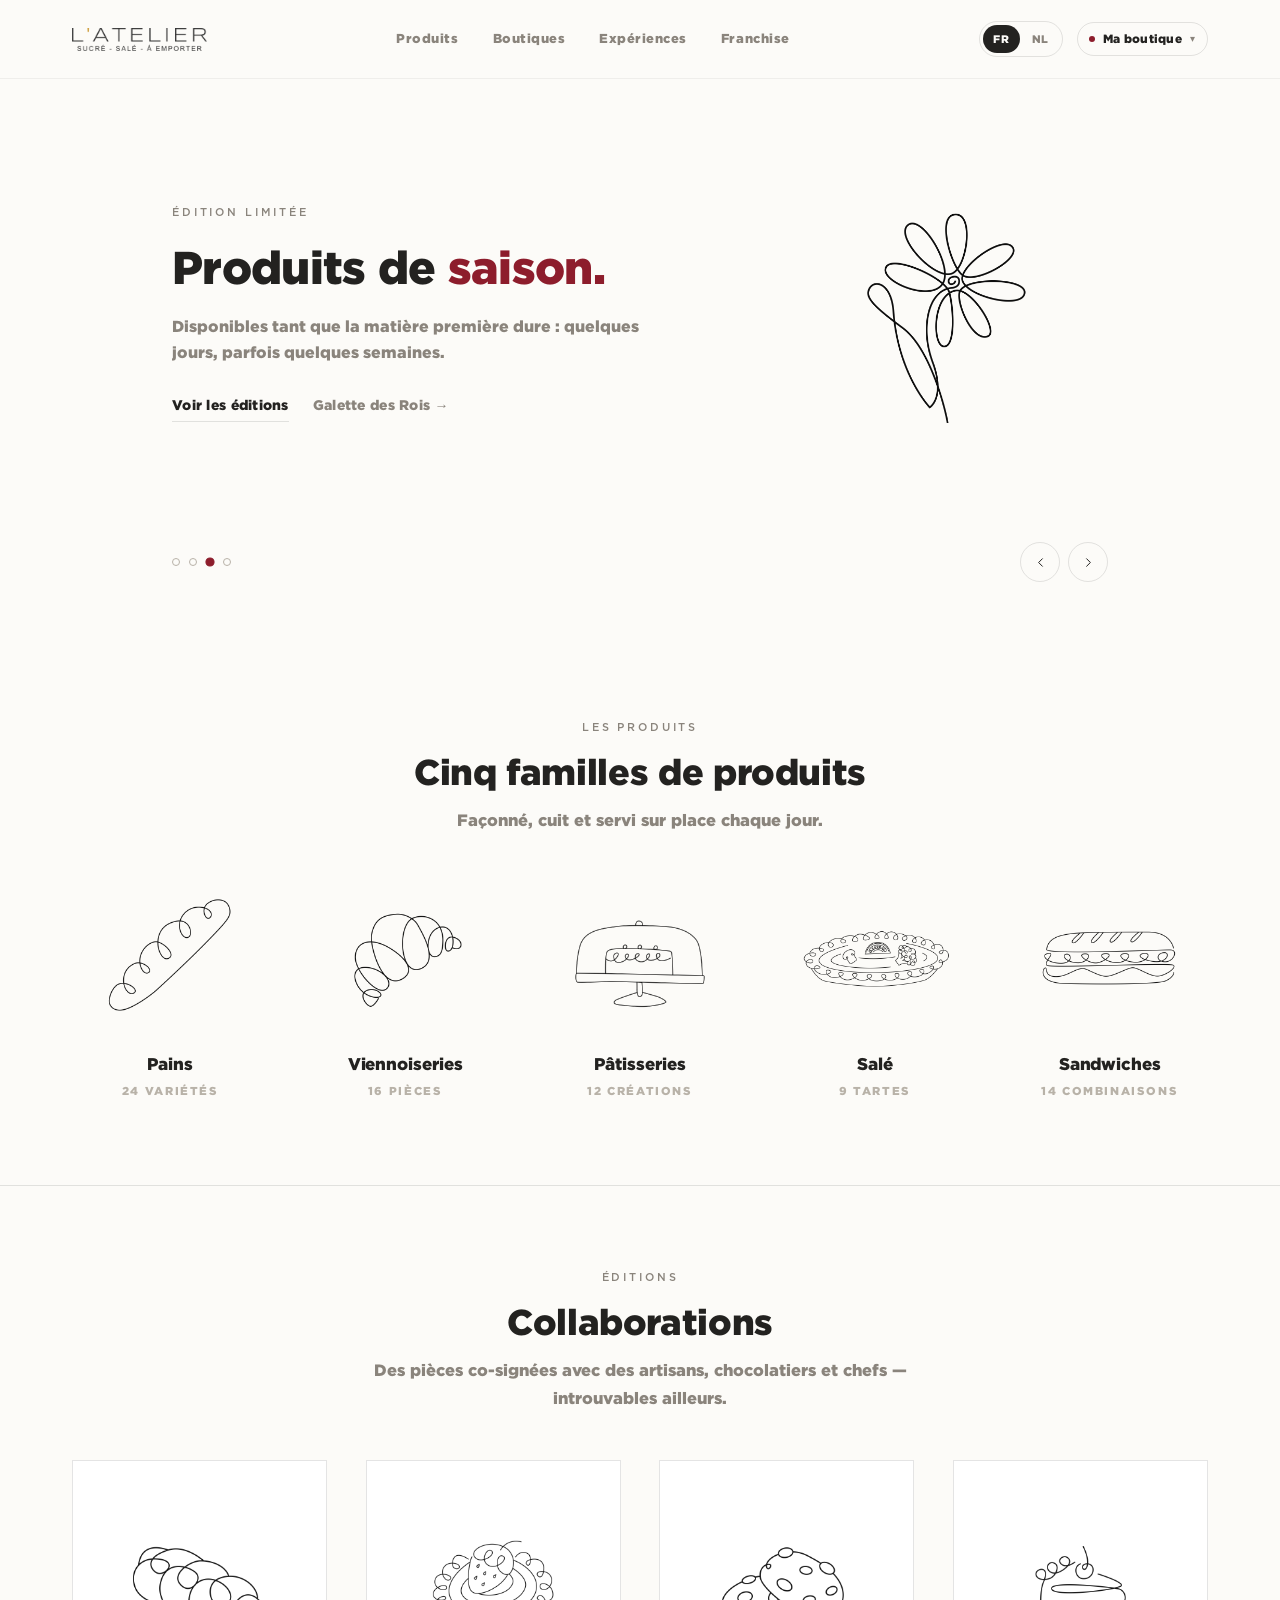
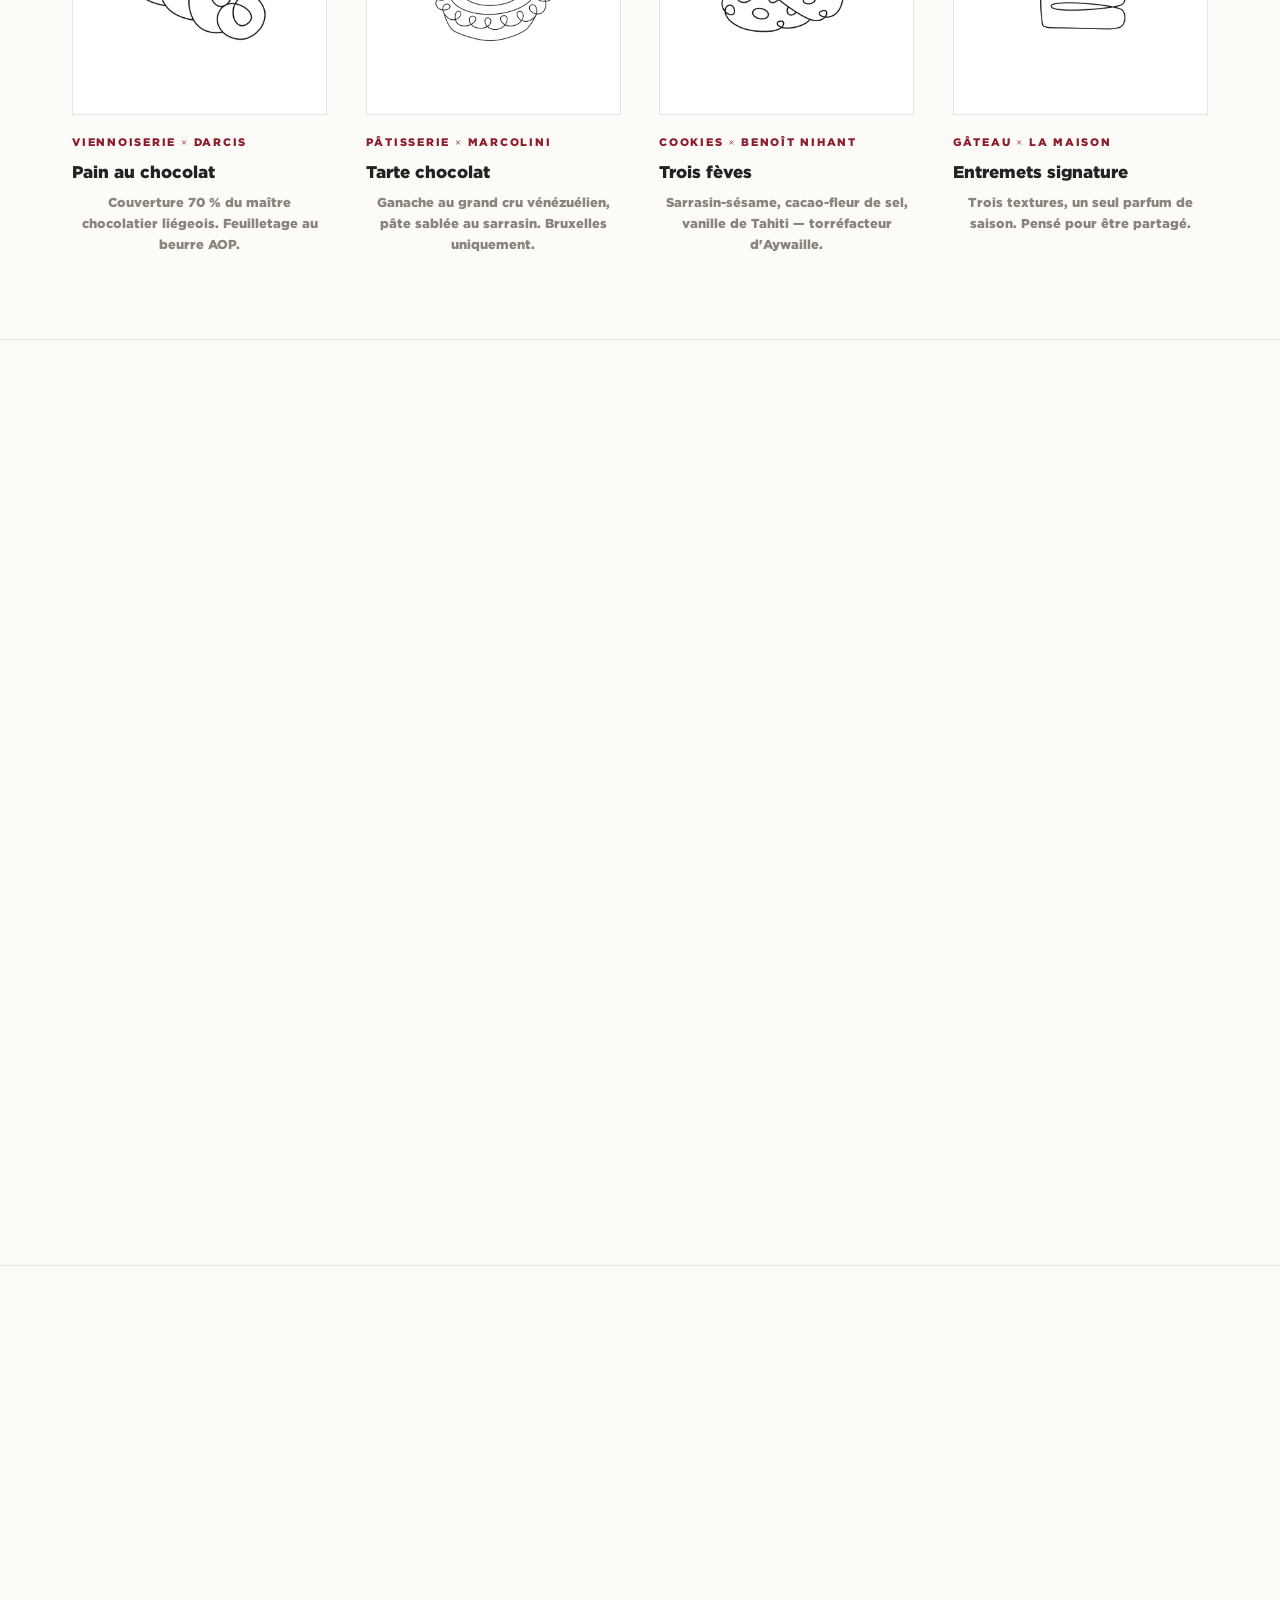
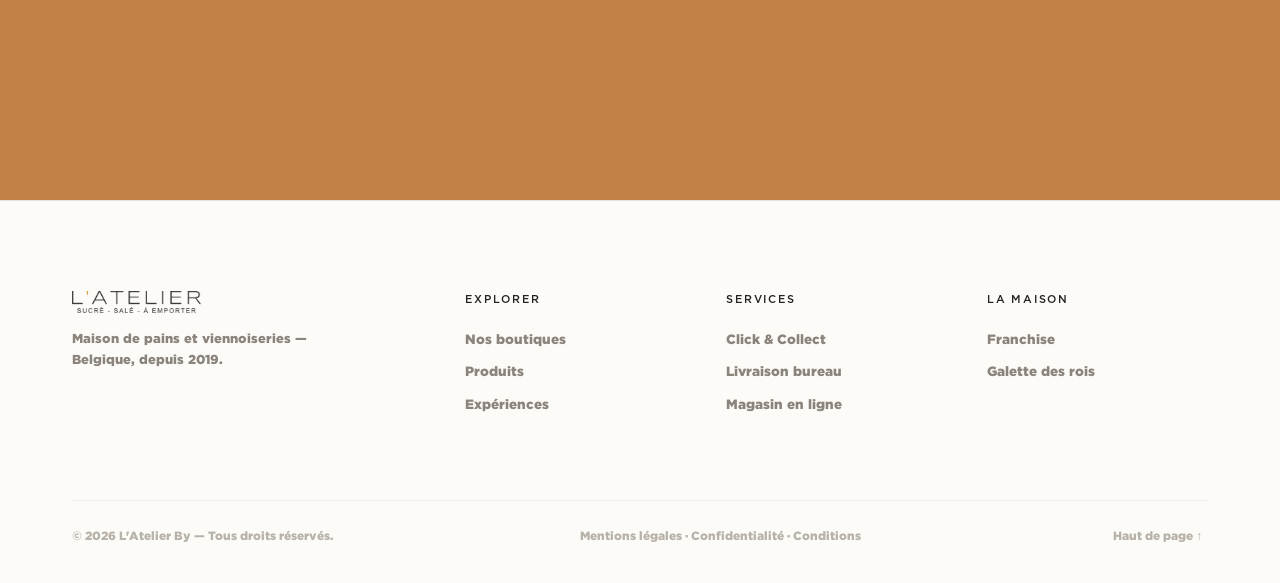
==== index.html @ 413f3269 "Services section: 2 stacked themed tiles (office apricot, B2B copper) - keep only "Livraison au bure" ====
<!doctype html>
<!-- @dsCard group="Brand" name="Accueil (index)" subtitle="Minimaliste, aérée — illustrations en vedette, type modeste" viewport="1280x1000" -->
<html lang="fr">
<head>
<meta charset="utf-8">
<title>L'Atelier By — Maison de pains & viennoiseries</title>
<meta name="viewport" content="width=device-width, initial-scale=1">
<meta name="description" content="L'Atelier By — Maison de pains et viennoiseries artisanales en Belgique. Fait main, chaque matin.">
<!-- JS-string-referenced shop illustrations (built into innerHTML) — lifted for the standalone bundler -->
<meta name="ext-resource-dependency" content="img/products/bread-1.png" data-resource-id="img/products/bread-1.png" />
<meta name="ext-resource-dependency" content="img/products/cake.png" data-resource-id="img/products/cake.png" />
<meta name="ext-resource-dependency" content="img/products/roll.png" data-resource-id="img/products/roll.png" />
<meta name="ext-resource-dependency" content="img/products/cookies.png" data-resource-id="img/products/cookies.png" />
<meta name="ext-resource-dependency" content="img/products/croissant.png" data-resource-id="img/products/croissant.png" />
<meta name="ext-resource-dependency" content="img/products/savoury-tart.png" data-resource-id="img/products/savoury-tart.png" />
<meta name="ext-resource-dependency" content="img/products/sweet-tart-small.png" data-resource-id="img/products/sweet-tart-small.png" />
<meta name="ext-resource-dependency" content="img/products/sandwiches.png" data-resource-id="img/products/sandwiches.png" />
<link rel="stylesheet" href="global.css">
<script>document.documentElement.classList.add('js');</script>
<style>
/* ==========================================================================
   indexV5 — MINIMAL / GALLERY
   Quiet, airy, restrained type. The single-line illustrations are the heroes.
   Tokens & fonts from global.css. No oversized type, no colour blocks.
   ========================================================================== */
:root {
  --paper:  #FCFBF8;
  --ink:    #232220;
  --muted:  #8A847C;
  --faint:  #B8B2A8;
  --hair:   rgba(35,34,32,0.12);
  --hair-2: rgba(35,34,32,0.06);
  --accent: var(--color-primary);   /* ruby — used VERY sparingly */
  --font-accent: var(--font-ui);     /* pas de police cursive — emphase par la couleur uniquement */
  --maxw:   1080px;
  --wide:   1280px;
  --gutter: clamp(24px, 6vw, 72px);
  --ease:   cubic-bezier(0.4, 0, 0.2, 1);
}
* { box-sizing: border-box; }
html { scroll-behavior: smooth; }
@media (prefers-reduced-motion: reduce) { html { scroll-behavior: auto; } }
html, body { background: var(--paper); }
body {
  margin: 0; color: var(--ink);
  font-family: var(--font-ui);
  font-size: 16px; line-height: 1.65; font-weight: 400;
  -webkit-font-smoothing: antialiased; text-rendering: optimizeLegibility;
}
section { padding: 0; }
a { color: inherit; text-decoration: none; }
img { display: block; max-width: 100%; }
::selection { background: var(--accent); color: #fff; }

.wrap { max-width: var(--maxw); margin: 0 auto; padding-inline: var(--gutter); }
.wrap--wide { max-width: var(--wide); }

/* ---- shared type ---- */
.eyebrow {
  font-family: var(--font-ui); font-size: 11px; font-weight: 500;
  letter-spacing: 0.26em; text-transform: uppercase; color: var(--muted); margin: 0;
}
.title {
  font-family: var(--font-ui); font-weight: 400; letter-spacing: -0.01em;
  line-height: 1.14; margin: 0;
  font-size: clamp(25px, 3vw, 36px);
}
.title .script { font-family: var(--font-accent); color: var(--accent); }
.lede { font-size: 16.5px; line-height: 1.7; color: var(--muted); margin: 0; }

.hr { height: 1px; background: var(--hair); border: 0; margin: 0; }

/* gentle reveal */
html.js .rev { opacity: 0; transform: translateY(14px); transition: opacity 1s var(--ease), transform 1s var(--ease); }
html.js .rev.is-in { opacity: 1; transform: none; }
html.js .revs > * { opacity: 0; transform: translateY(14px); transition: opacity .9s var(--ease), transform .9s var(--ease); }
html.js .revs.is-in > * { opacity: 1; transform: none; }
html.js .revs.is-in > *:nth-child(2) { transition-delay: .07s; }
html.js .revs.is-in > *:nth-child(3) { transition-delay: .14s; }
html.js .revs.is-in > *:nth-child(4) { transition-delay: .21s; }
html.js .revs.is-in > *:nth-child(5) { transition-delay: .28s; }
@media (prefers-reduced-motion: reduce) { html.js .rev, html.js .revs > * { opacity: 1 !important; transform: none !important; } }

/* ==========================================================================
   HEADER
   ========================================================================== */
.head {
  position: sticky; top: 0; z-index: 50;
  background: color-mix(in srgb, var(--paper) 90%, transparent);
  backdrop-filter: blur(10px);
  border-bottom: 1px solid var(--hair-2);
}
.head__in { display: flex; align-items: center; justify-content: space-between; gap: 24px; height: 78px; }
.head__logo { height: 23px; width: auto; }
.head__nav { display: flex; align-items: center; gap: 34px; }
.head__nav a { font-size: 13px; letter-spacing: 0.04em; color: var(--muted); position: relative; padding: 4px 0; transition: color .25s var(--ease); }
.head__nav a:hover { color: var(--ink); }
.head__nav a.is-active { color: var(--accent); }
.head__nav a[href="#franchise"].is-active { color: var(--fr-active, var(--accent)); }
.nav-special { display: inline-flex; align-items: center; gap: 5px; font-size: 13px !important; font-weight: 500; white-space: nowrap; }
.nav-special .nav-special__icon { display: inline-flex; align-items: center; width: 16px; height: 16px; }
.nav-special .nav-special__icon svg { width: 16px; height: 16px; fill: none; stroke: currentColor; stroke-width: 2; stroke-linecap: round; stroke-linejoin: round; }
.head__order { font-size: 13px; letter-spacing: 0.04em; display: inline-flex; align-items: center; gap: 7px; color: var(--ink); transition: gap .25s var(--ease), color .25s var(--ease); }
.head__order:hover { color: var(--accent); gap: 11px; }
.head__order { background: none; border: none; font: inherit; cursor: pointer; }
.head__cta { display: flex; align-items: center; gap: 14px; }
.head__chip { display: inline-flex; align-items: center; gap: 8px; background: none; border: 1px solid var(--hair); border-radius: var(--radius-pill); padding: 6px 12px 6px 11px; font: inherit; font-size: 12px; letter-spacing: 0.02em; color: var(--ink); cursor: pointer; transition: border-color .25s var(--ease); }
.head__chip:hover { border-color: var(--ink); }
.head__chip .dot { width: 6px; height: 6px; border-radius: 50%; background: var(--accent); flex: 0 0 auto; }
.head__chip .car { color: var(--muted); font-size: 10px; }
@media (max-width: 520px) { .head__chip { padding: 6px 10px; font-size: 11px; } }
.head__lang { display: inline-flex; gap: 2px; border: 1px solid var(--hair); border-radius: var(--radius-pill); padding: 3px; }
.head__lang button { border: none; background: none; font: inherit; font-size: 11px; letter-spacing: 0.06em; color: var(--muted); padding: 5px 10px; border-radius: var(--radius-pill); cursor: pointer; transition: color .2s var(--ease), background .2s var(--ease); }
.head__lang button:hover { color: var(--ink); }
.head__lang button.is-active { background: var(--ink); color: var(--paper); }
@media (max-width: 760px) { .head__nav { display: none; } }

/* ==========================================================================
   HERO
   ========================================================================== */
.hero { position: relative; padding: clamp(32px, 5vh, 56px) 0 clamp(40px, 6vh, 64px); }
.hero__viewport { overflow: hidden; }
.hero__track { display: flex; transition: transform .6s var(--ease); }
.hslide { flex: 0 0 100%; min-width: 0; }
.hslide__in {
  display: grid; grid-template-columns: 1fr 0.6fr; gap: clamp(28px, 5vw, 72px);
  align-items: center; min-height: clamp(280px, 42vh, 380px);
}
.hslide .eyebrow { margin-bottom: 20px; }
.hero__title {
  font-family: var(--font-ui); font-weight: 400; letter-spacing: -0.015em;
  line-height: 1.1; margin: 0 0 20px; max-width: 14ch;
  font-size: clamp(30px, 3.8vw, 46px);   /* compact — never oversized */
}
.hero__title .script { font-family: var(--font-accent); color: var(--accent); font-weight: 400; }
.hero__lede { max-width: 42ch; margin: 0; font-size: 16px; line-height: 1.65; color: var(--muted); }
.hslide__art { justify-self: center; max-width: 260px; width: 100%; }
.hslide__art img { width: 100%; height: auto; opacity: 0.95; }
.hero__cta { display: inline-flex; align-items: center; gap: 24px; margin-top: 28px; flex-wrap: wrap; }
/* carousel controls */
.hero__nav { display: flex; align-items: center; gap: 16px; margin-top: clamp(26px, 4vw, 40px); }
.hero__dots { display: flex; gap: 9px; }
.hero__dot { width: 8px; height: 8px; border-radius: 50%; border: 1px solid var(--faint); background: transparent; padding: 0; cursor: pointer; transition: background .3s var(--ease), border-color .3s var(--ease), transform .3s var(--ease); }
.hero__dot.is-active { background: var(--accent); border-color: var(--accent); transform: scale(1.15); }
.hero__arrows { display: flex; gap: 8px; margin-left: auto; }
.hero__arrow { width: 40px; height: 40px; border-radius: 50%; border: 1px solid var(--hair); background: transparent; color: var(--ink); display: inline-flex; align-items: center; justify-content: center; cursor: pointer; transition: border-color .25s var(--ease), color .25s var(--ease); }
.hero__arrow svg { width: 15px; height: 15px; stroke: currentColor; stroke-width: 1.6; fill: none; stroke-linecap: round; stroke-linejoin: round; }
.hero__arrow:hover { border-color: var(--ink); color: var(--accent); }
@media (max-width: 760px) {
  .hslide__in { grid-template-columns: 1fr; text-align: center; gap: 22px; min-height: 0; }
  .hslide__art { order: -1; max-width: 190px; }
  .hero__title { margin-inline: auto; } .hero__lede { margin-inline: auto; }
  .hero__cta { justify-content: center; }
  .hero__arrows { display: none; }
  .hero__nav { justify-content: center; }
}
.lnk {
  font-size: 14px; letter-spacing: 0.02em; color: var(--ink);
  display: inline-flex; align-items: center; gap: 8px;
  border-bottom: 1px solid var(--hair); padding-bottom: 4px;
  transition: border-color .3s var(--ease), color .3s var(--ease), gap .3s var(--ease);
}
.lnk:hover { color: var(--accent); border-color: var(--accent); gap: 12px; }
.lnk--quiet { border-color: transparent; color: var(--muted); }
.lnk--quiet:hover { color: var(--accent); }
.hero__offer { display: block; margin-top: 26px; font-size: 12px; letter-spacing: 0.16em; text-transform: uppercase; color: var(--faint); }
.hero__offer b { color: var(--muted); font-weight: 500; }

/* ==========================================================================
   SECTION scaffold
   ========================================================================== */
.sec { padding: clamp(44px, 6.5vw, 84px) 0; }
.sec--tight { padding: clamp(36px, 5vw, 64px) 0; }
.sec__head { text-align: center; max-width: 50ch; margin: 0 auto clamp(28px, 4vw, 48px); }
.sec__head .eyebrow { margin-bottom: 14px; }
.sec__head .lede { margin-top: 14px; }

/* ==========================================================================
   PRODUITS — gallery grid of families
   ========================================================================== */
.fams { display: grid; grid-template-columns: repeat(5, 1fr); gap: clamp(16px, 3vw, 40px); }
.fam { text-align: center; color: inherit; display: flex; flex-direction: column; align-items: center; gap: 4px; }
.fam__art { height: clamp(96px, 12vw, 150px); display: flex; align-items: center; justify-content: center; margin-bottom: 14px; }
.fam__art img { max-height: 100%; max-width: 100%; width: auto; opacity: 0.92; transition: transform .5s var(--ease); }
.fam:hover .fam__art img { transform: translateY(-6px); }
.fam__name { font-family: var(--font-ui); font-weight: 400; font-size: 17px; letter-spacing: -0.005em; margin: 0; }
.fam__count { font-size: 11.5px; letter-spacing: 0.14em; text-transform: uppercase; color: var(--faint); }
@media (max-width: 760px) { .fams { grid-template-columns: repeat(2, 1fr); gap: 40px 24px; } }
@media (max-width: 420px) { .fams { grid-template-columns: 1fr; } }

/* ==========================================================================
   SAISON — calm captioned gallery
   ========================================================================== */
.gal { display: grid; grid-template-columns: repeat(4, 1fr); gap: clamp(20px, 3vw, 44px); }
.gitem { text-align: center; color: inherit; }
button.gitem { display: flex; flex-direction: column; width: 100%; background: none; border: 0; padding: 0; font: inherit; cursor: pointer; }
.gitem__art {
  aspect-ratio: 1; background: #fff; border: 1px solid var(--hair);
  display: flex; align-items: center; justify-content: center; padding: clamp(22px, 4vw, 44px);
  transition: border-color .35s var(--ease);
}
.gitem:hover .gitem__art { border-color: var(--accent); }
.gitem__art img { max-width: 100%; max-height: 100%; width: auto; opacity: 0.92; transition: transform .5s var(--ease); }
.gitem:hover .gitem__art img { transform: scale(1.05); }
.gitem__tag { display: block; font-size: 11px; letter-spacing: 0.16em; text-transform: uppercase; color: var(--accent); margin: 18px 0 7px; }
.gitem__name { font-family: var(--font-ui); font-weight: 400; font-size: 17px; margin: 0 0 7px; }
.gitem__desc { font-size: 13px; line-height: 1.6; color: var(--muted); margin: 0 auto; max-width: 28ch; }

/* collab modale */
.btn-min--solid { background: var(--ink); color: var(--paper); border-color: var(--ink); }
.btn-min--solid:hover { background: var(--accent); border-color: var(--accent); color: #fff; }
.collabmodal { position: fixed; inset: 0; z-index: 320; display: none; align-items: center; justify-content: center; padding: clamp(0px, 4vw, 40px); }
.collabmodal.is-open { display: flex; }
.collabmodal__backdrop { position: absolute; inset: 0; background: rgba(27,26,24,0.5); backdrop-filter: blur(3px); opacity: 0; transition: opacity .3s var(--ease); }
.collabmodal.is-open .collabmodal__backdrop { opacity: 1; }
.collabmodal__panel { position: relative; background: var(--paper); width: 100%; max-width: 460px; max-height: 92vh; overflow-y: auto; border-radius: var(--radius-lg); box-shadow: 0 40px 90px -30px rgba(0,0,0,.5); transform: translateY(16px) scale(.98); opacity: 0; transition: transform .35s var(--ease), opacity .35s var(--ease); scrollbar-width: none; }
.collabmodal__panel::-webkit-scrollbar { display: none; }
.collabmodal.is-open .collabmodal__panel { transform: none; opacity: 1; }
.collabmodal__close { position: absolute; top: 14px; right: 14px; z-index: 2; width: 38px; height: 38px; border-radius: 50%; border: none; background: rgba(255,255,255,.92); color: var(--ink); display: inline-flex; align-items: center; justify-content: center; cursor: pointer; box-shadow: 0 2px 10px rgba(0,0,0,.16); transition: background .2s var(--ease), color .2s var(--ease); }
.collabmodal__close:hover { background: var(--accent); color: #fff; }
.collabmodal__close svg { width: 16px; height: 16px; stroke: currentColor; stroke-width: 1.8; fill: none; stroke-linecap: round; }
.collabmodal__visual { aspect-ratio: 16/10; background: var(--color-bg); display: flex; align-items: center; justify-content: center; padding: 36px; border-bottom: 1px solid var(--hair); }
.collabmodal__visual img { max-height: 100%; max-width: 56%; width: auto; opacity: 0.95; }
.collabmodal__body { padding: clamp(24px, 4vw, 34px); }
.collabmodal__tag { font-size: 11px; letter-spacing: 0.16em; text-transform: uppercase; color: var(--accent); margin: 0 0 10px; }
.collabmodal__name { font-family: var(--font-ui); font-weight: 400; font-size: clamp(22px, 3vw, 28px); letter-spacing: -0.01em; margin: 0; }
.collabmodal__desc { font-size: 14.5px; line-height: 1.65; color: var(--muted); margin: 14px 0 26px; }

/* sélecteur de boutique → webshop */
.pickmodal { position: fixed; inset: 0; z-index: 340; display: none; align-items: center; justify-content: center; padding: clamp(0px, 4vw, 40px); }
.pickmodal.is-open { display: flex; }
.pickmodal__backdrop { position: absolute; inset: 0; background: rgba(27,26,24,0.5); backdrop-filter: blur(3px); opacity: 0; transition: opacity .3s var(--ease); }
.pickmodal.is-open .pickmodal__backdrop { opacity: 1; }
.pickmodal__panel { position: relative; background: var(--paper); width: 100%; max-width: 540px; max-height: 92vh; overflow-y: auto; border-radius: var(--radius-lg); box-shadow: 0 40px 90px -30px rgba(0,0,0,.5); padding: clamp(28px, 4vw, 42px); transform: translateY(16px) scale(.98); opacity: 0; transition: transform .35s var(--ease), opacity .35s var(--ease); scrollbar-width: none; }
.pickmodal__panel::-webkit-scrollbar { display: none; }
.pickmodal.is-open .pickmodal__panel { transform: none; opacity: 1; }
.pickmodal__close { position: absolute; top: 12px; right: 12px; width: 36px; height: 36px; border: none; background: transparent; color: var(--muted); font-size: 22px; line-height: 1; cursor: pointer; transition: color .2s var(--ease); }
.pickmodal__close:hover { color: var(--accent); }
.pickmodal .eyebrow { margin-bottom: 12px; }
.pickmodal__title { font-family: var(--font-ui); font-weight: 400; font-size: clamp(22px, 3vw, 28px); letter-spacing: -0.01em; margin: 0 0 12px; }
.pickmodal__lede { font-size: 14px; line-height: 1.6; color: var(--muted); margin: 0 0 22px; max-width: 46ch; }
.pickmodal__geo { display: inline-flex; align-items: center; gap: 9px; background: none; border: 1px solid var(--hair); border-radius: var(--radius-pill); padding: 10px 18px; font: inherit; font-size: 13px; color: var(--ink); cursor: pointer; transition: border-color .25s var(--ease), color .25s var(--ease); }
.pickmodal__geo:hover { border-color: var(--ink); color: var(--accent); }
.pickmodal__geo svg { width: 16px; height: 16px; stroke: currentColor; stroke-width: 1.5; fill: none; stroke-linecap: round; stroke-linejoin: round; }
.pickmodal__geo-status { font-size: 12.5px; line-height: 1.5; color: var(--muted); margin: 12px 0 0; }
.picklist { display: grid; grid-template-columns: 1fr 1fr; gap: 12px; margin-top: 22px; }
@media (max-width: 520px) { .picklist { grid-template-columns: 1fr; } }
.pickcard { position: relative; display: flex; flex-direction: column; gap: 3px; text-align: left; background: #fff; border: 1px solid var(--hair); border-radius: var(--radius-md); padding: 16px 18px; color: inherit; transition: border-color .25s var(--ease), box-shadow .25s var(--ease), transform .25s var(--ease); }
.pickcard:hover { border-color: var(--faint); box-shadow: 0 16px 34px -26px rgba(35,34,32,.4); transform: translateY(-2px); }
.pickcard__name { font-family: var(--font-ui); font-weight: 400; font-size: 17px; letter-spacing: -0.005em; }
.pickcard__zone { font-size: 12px; color: var(--muted); }
.pickcard__go { margin-top: 9px; font-size: 12px; letter-spacing: 0.03em; color: var(--accent); display: inline-flex; align-items: center; gap: 6px; transition: gap .25s var(--ease); }
.pickcard:hover .pickcard__go { gap: 10px; }
.pickcard.is-current { border-color: var(--accent); }
.pickcard.is-nearest { border-color: var(--accent); box-shadow: 0 0 0 1px var(--accent) inset; }
.pickcard__flag { position: absolute; top: 13px; right: 14px; font-size: 9px; font-weight: 500; letter-spacing: 0.12em; text-transform: uppercase; color: var(--accent); }
@media (max-width: 860px) { .gal { grid-template-columns: repeat(2, 1fr); gap: 40px 28px; } }
@media (max-width: 460px) { .gal { grid-template-columns: 1fr; max-width: 280px; margin-inline: auto; } }

/* statement line */
.stmt { text-align: center; padding: clamp(80px, 13vw, 160px) 0; }
.stmt p {
  font-family: var(--font-ui); font-weight: 400; letter-spacing: -0.01em; line-height: 1.3;
  font-size: clamp(22px, 2.8vw, 34px); margin: 0 auto; max-width: 20ch; text-wrap: balance;
}
.stmt p em { font-style: normal; }
.stmt .script { font-family: var(--font-accent); color: var(--accent); }

/* ==========================================================================
   BOUTIQUES — quiet directory
   ========================================================================== */
/* ---- carousel of compact cards ---- */
.shoprail { position: relative; }
.shoprail__nav { display: flex; justify-content: space-between; align-items: center; gap: 12px; margin-bottom: 18px; flex-wrap: wrap; }
.shoprail__arrows { display: flex; gap: 10px; }
.shopfilter { display: inline-flex; gap: 4px; background: var(--color-background-secondary); padding: 3px; border-radius: var(--radius-pill); }
.shopfilter button { border: none; background: transparent; padding: 7px 15px; border-radius: var(--radius-pill); font: inherit; font-size: 12px; letter-spacing: 0.02em; color: var(--muted); cursor: pointer; transition: color .2s var(--ease), background .2s var(--ease), box-shadow .2s var(--ease); }
.shopfilter button.is-active { background: #fff; color: var(--ink); box-shadow: 0 1px 3px rgba(0,0,0,.08); }
.shoprail__btn { width: 44px; height: 44px; border-radius: 50%; border: 1px solid var(--hair); background: transparent; color: var(--ink); display: inline-flex; align-items: center; justify-content: center; cursor: pointer; transition: border-color .25s var(--ease), color .25s var(--ease), opacity .25s var(--ease); }
.shoprail__btn svg { width: 16px; height: 16px; stroke: currentColor; stroke-width: 1.6; fill: none; stroke-linecap: round; stroke-linejoin: round; }
.shoprail__btn:hover:not(:disabled) { border-color: var(--ink); color: var(--accent); }
.shoprail__btn:disabled { opacity: 0.3; cursor: default; }
@media (max-width: 720px) { .shoprail__arrows { display: none; } }
.shoprail__track { display: flex; gap: clamp(16px, 2vw, 24px); overflow-x: auto; scroll-snap-type: x mandatory; scroll-behavior: smooth; -webkit-overflow-scrolling: touch; scrollbar-width: none; padding: 4px 2px 16px; }
.shoprail__track::-webkit-scrollbar { display: none; }
.shopcard { flex: 0 0 clamp(248px, 30%, 304px); scroll-snap-align: start; background: var(--paper); border: 1px solid var(--hair); border-radius: var(--radius-md); overflow: hidden; cursor: pointer; text-align: left; font: inherit; color: inherit; padding: 0; display: flex; flex-direction: column; transition: border-color .3s var(--ease), box-shadow .3s var(--ease), transform .3s var(--ease); }
.shopcard:hover { border-color: var(--faint); box-shadow: 0 20px 44px -30px rgba(35,34,32,.4); transform: translateY(-3px); }
.shopcard__visual { position: relative; aspect-ratio: 5/3; background: var(--color-bg); display: flex; align-items: center; justify-content: center; padding: 20px; overflow: hidden; }
.shopcard__visual img { max-height: 100%; max-width: 70%; width: auto; opacity: 0.9; transition: transform .5s var(--ease); }
.shopcard:hover .shopcard__visual img { transform: scale(1.06) rotate(-2deg); }
.shopcard__badges { position: absolute; top: 12px; left: 12px; display: flex; gap: 6px; flex-wrap: wrap; }
.shopcard__body { padding: 18px 20px 20px; display: flex; flex-direction: column; gap: 6px; flex: 1; }
.shopcard__cp { font-size: 11px; letter-spacing: 0.16em; text-transform: uppercase; color: var(--muted); }
.shopcard__name { font-family: var(--font-ui); font-weight: 400; font-size: 19px; letter-spacing: -0.01em; margin: 0; }
.shopcard__more { margin-top: auto; padding-top: 12px; font-size: 12px; letter-spacing: 0.04em; color: var(--accent); display: inline-flex; align-items: center; gap: 7px; transition: gap .3s var(--ease); }
.shopcard:hover .shopcard__more { gap: 11px; }

/* badges (cards + modal) — fine, minimal: white chip + colored dot + label */
.badge { font-size: 9px; font-weight: 500; letter-spacing: 0.13em; text-transform: uppercase; border-radius: var(--radius-pill); padding: 4px 9px; line-height: 1; display: inline-flex; align-items: center; gap: 6px; background: rgba(255,255,255,0.82); backdrop-filter: blur(2px); }
.badge::before { content: ""; width: 5px; height: 5px; border-radius: 50%; background: currentColor; flex: 0 0 auto; }
.badge--shop { color: var(--accent); }
.badge--popup { color: var(--color-popup); }
.badge--open { color: #2f7d4a; }
.badge--season { color: var(--color-collection-border); }

/* ---- modal ---- */
.modal { position: fixed; inset: 0; z-index: 300; display: none; align-items: center; justify-content: center; padding: clamp(0px, 4vw, 40px); }
.modal.is-open { display: flex; }
.modal__backdrop { position: absolute; inset: 0; background: rgba(27,26,24,0.5); backdrop-filter: blur(3px); opacity: 0; transition: opacity .3s var(--ease); }
.modal.is-open .modal__backdrop { opacity: 1; }
.modal__panel { position: relative; background: var(--paper); width: 100%; max-width: 540px; max-height: 92vh; overflow-y: auto; border-radius: var(--radius-lg); box-shadow: 0 40px 90px -30px rgba(0,0,0,.5); transform: translateY(16px) scale(.98); opacity: 0; transition: transform .35s var(--ease), opacity .35s var(--ease); -webkit-overflow-scrolling: touch; scrollbar-width: none; }
.modal__panel::-webkit-scrollbar { display: none; }
.modal.is-open .modal__panel { transform: none; opacity: 1; }
.modal__grip { display: none; }
.modal__close { position: absolute; top: 14px; right: 14px; z-index: 2; width: 38px; height: 38px; border-radius: 50%; border: none; background: rgba(255,255,255,.92); color: var(--ink); display: inline-flex; align-items: center; justify-content: center; cursor: pointer; box-shadow: 0 2px 10px rgba(0,0,0,.16); transition: background .2s var(--ease), color .2s var(--ease); }
.modal__close:hover { background: var(--accent); color: #fff; }
.modal__close svg { width: 16px; height: 16px; stroke: currentColor; stroke-width: 1.8; fill: none; stroke-linecap: round; }
.modal__visual { position: relative; aspect-ratio: 16/8; background: var(--color-bg); display: flex; align-items: center; justify-content: center; padding: 28px; border-bottom: 1px solid var(--hair); }
.modal__visual img { max-height: 100%; max-width: 50%; width: auto; opacity: 0.92; }
.modal__badges { position: absolute; top: 16px; left: 16px; display: flex; gap: 7px; flex-wrap: wrap; }
.modal__body { padding: clamp(24px, 4vw, 34px); }
.modal__city { font-size: 11px; letter-spacing: 0.18em; text-transform: uppercase; color: var(--muted); }
.modal__name { font-family: var(--font-ui); font-weight: 400; font-size: clamp(24px, 3vw, 30px); letter-spacing: -0.01em; margin: 8px 0 0; }
.modal__concept { font-size: 14.5px; line-height: 1.6; color: var(--muted); margin: 12px 0 0; }
.modal__label { font-size: 10px; font-weight: 500; letter-spacing: 0.16em; text-transform: uppercase; color: var(--muted); margin: 28px 0 12px; }
.modal__svcs { display: flex; flex-wrap: wrap; gap: 8px; }
.modal__svc { display: inline-flex; align-items: center; gap: 8px; border: 1px solid var(--hair); border-radius: var(--radius-pill); padding: 7px 13px 7px 9px; font-size: 12px; color: var(--ink); }
.modal__svc svg { width: 15px; height: 15px; stroke: var(--accent); stroke-width: 1.4; fill: none; stroke-linecap: round; stroke-linejoin: round; }
.modal__rows { display: flex; flex-direction: column; }
.modal__row { display: flex; align-items: flex-start; gap: 12px; padding: 9px 0; font-size: 14px; color: var(--ink); border-bottom: 1px solid var(--hair-2); }
.modal__row:last-child { border-bottom: none; }
.modal__row svg { width: 16px; height: 16px; stroke: var(--muted); stroke-width: 1.5; fill: none; stroke-linecap: round; stroke-linejoin: round; flex: 0 0 auto; margin-top: 3px; }
.modal__row a { color: var(--ink); transition: color .2s var(--ease); }
.modal__row a:hover { color: var(--accent); }
.modal__hours { display: grid; grid-template-columns: 1fr auto; gap: 0; }
.modal__hrow { display: contents; }
.modal__hrow > span { padding: 7px 0; font-size: 13.5px; border-bottom: 1px solid var(--hair-2); }
.modal__hrow > span:first-child { color: var(--muted); }
.modal__hrow > span:last-child { text-align: right; color: var(--ink); }
.modal__hrow em { font-style: normal; color: var(--accent); }
@media (max-width: 600px) {
  .modal { padding: 0; align-items: flex-end; }
  .modal__panel { max-width: none; max-height: 90vh; margin: 10px; border-radius: var(--radius-lg); }
  .modal__grip { display: block; position: absolute; top: 9px; left: 50%; transform: translateX(-50%); z-index: 2; width: 42px; height: 4px; border-radius: var(--radius-pill); background: rgba(255,255,255,.85); box-shadow: 0 0 0 1px rgba(0,0,0,.04); }
}

/* ==========================================================================
   EXPÉRIENCES — minimal list
   ========================================================================== */
.xp { display: grid; grid-template-columns: repeat(2, 1fr); column-gap: clamp(40px, 6vw, 90px); border-top: 1px solid var(--hair); }
.xpi { display: grid; grid-template-columns: auto 1fr; gap: 18px; align-items: start; padding: clamp(22px, 3vw, 30px) 2px; border-bottom: 1px solid var(--hair); }
.xpi__ic { width: 40px; height: 40px; border-radius: 50%; border: 1px solid var(--hair); display: inline-flex; align-items: center; justify-content: center; color: var(--accent); flex: 0 0 auto; transition: background .3s var(--ease), color .3s var(--ease), border-color .3s var(--ease); }
.xpi__ic svg { width: 18px; height: 18px; stroke: currentColor; stroke-width: 1.4; fill: none; stroke-linecap: round; stroke-linejoin: round; }
.xpi:hover .xpi__ic { background: var(--accent); color: #fff; border-color: var(--accent); }
.xpi__name { font-family: var(--font-ui); font-weight: 400; font-size: 17px; margin: 4px 0 6px; }
.xpi__desc { font-size: 13.5px; line-height: 1.6; color: var(--muted); margin: 0; }
@media (max-width: 720px) { .xp { grid-template-columns: 1fr; } }
/* Services en 2 tuiles empilées (thèmes couleur) */
.xstack { display: flex; flex-direction: column; gap: 16px; margin-top: clamp(32px, 5vw, 48px); }
.xtile { display: flex; align-items: center; gap: 22px; padding: clamp(24px, 3.5vw, 34px) clamp(22px, 3vw, 34px); border-radius: 18px; border: 1px solid var(--hair); background: var(--paper); color: var(--ink); transition: transform .3s var(--ease), box-shadow .3s var(--ease), border-color .3s var(--ease); }
.xtile:hover { transform: translateY(-3px); box-shadow: 0 22px 48px -24px rgba(0,0,0,.3); }
.xtile__ic { width: 56px; height: 56px; flex: 0 0 auto; border-radius: 50%; display: inline-flex; align-items: center; justify-content: center; transition: background .3s var(--ease), color .3s var(--ease); }
.xtile__ic svg { width: 26px; height: 26px; stroke: currentColor; stroke-width: 1.5; fill: none; stroke-linecap: round; stroke-linejoin: round; }
.xtile__body { flex: 1 1 auto; min-width: 0; }
.xtile__name { font-family: var(--font-ui); font-weight: 400; font-size: clamp(19px, 2.3vw, 24px); letter-spacing: -0.01em; margin: 0 0 5px; }
.xtile__desc { font-size: 14.5px; line-height: 1.6; color: var(--muted); margin: 0; }
.xtile__arrow { flex: 0 0 auto; font-size: 22px; line-height: 1; transition: transform .3s var(--ease); }
.xtile:hover .xtile__arrow { transform: translateX(5px); }
.xtile--apricot { border-color: color-mix(in srgb, #C28247 45%, var(--hair)); background: color-mix(in srgb, #C28247 6%, var(--paper)); }
.xtile--apricot .xtile__ic { background: color-mix(in srgb, #C28247 16%, transparent); color: #B06E32; }
.xtile--apricot .xtile__name, .xtile--apricot .xtile__arrow { color: #9C5E28; }
.xtile--apricot:hover .xtile__ic { background: #C28247; color: #fff; }
.xtile--copper { border-color: color-mix(in srgb, #7A4A2B 45%, var(--hair)); background: color-mix(in srgb, #7A4A2B 6%, var(--paper)); }
.xtile--copper .xtile__ic { background: color-mix(in srgb, #7A4A2B 16%, transparent); color: #7A4A2B; }
.xtile--copper .xtile__name, .xtile--copper .xtile__arrow { color: #5E3A22; }
.xtile--copper:hover .xtile__ic { background: #7A4A2B; color: #fff; }

/* ==========================================================================
   FRANCHISE / APP — quiet centered
   ========================================================================== */
.quiet { text-align: center; padding: clamp(44px, 6.5vw, 80px) 0; border-top: 1px solid var(--hair); }
.quiet .title { margin: 18px auto 0; max-width: 18ch; }
.quiet .lede { margin: 20px auto 0; max-width: 48ch; }
.quiet__cta { margin-top: 36px; display: flex; gap: 26px; flex-wrap: wrap; justify-content: center; }
/* discreet minimalist button */
.btn-min {
  display: inline-flex; align-items: center; gap: 9px;
  font-size: 13px; letter-spacing: 0.04em; color: var(--ink);
  background: transparent; border: 1px solid var(--hair); border-radius: var(--radius-pill);
  padding: 12px 24px; cursor: pointer;
  transition: border-color .3s var(--ease), color .3s var(--ease), gap .3s var(--ease);
}
.btn-min .ar { transition: transform .3s var(--ease); }
.btn-min:hover { border-color: var(--ink); color: var(--accent); }
.btn-min:hover .ar { transform: translateX(4px); }
.quiet__points { list-style: none; margin: 28px auto 0; padding: 0; display: flex; gap: 28px; flex-wrap: wrap; justify-content: center; font-size: 13px; color: var(--muted); }
.quiet__points li { display: inline-flex; align-items: center; gap: 9px; }
.quiet__points li::before { content: ""; width: 5px; height: 5px; border-radius: 50%; background: var(--accent); }

/* franchise — variante fond téinté (tweak de test) */
#franchise.is-ruby, #franchise.is-apricot { border-top-color: transparent; transition: background .35s var(--ease); }
#franchise.is-ruby { background: var(--accent); }
#franchise.is-apricot { background: #C28247; }
#franchise.is-ruby .eyebrow, #franchise.is-apricot .eyebrow { color: rgba(255,255,255,0.75); }
#franchise.is-ruby .title, #franchise.is-ruby .title .script,
#franchise.is-apricot .title, #franchise.is-apricot .title .script { color: #fff; }
#franchise.is-ruby .lede, #franchise.is-apricot .lede { color: rgba(255,255,255,0.86); }
#franchise.is-ruby .quiet__points, #franchise.is-apricot .quiet__points { color: rgba(255,255,255,0.9); }
#franchise.is-ruby .quiet__points li::before, #franchise.is-apricot .quiet__points li::before { background: #fff; }
#franchise.is-ruby .btn-min, #franchise.is-apricot .btn-min { border-color: rgba(255,255,255,0.42); color: #fff; }
#franchise.is-ruby .btn-min:hover, #franchise.is-apricot .btn-min:hover { border-color: #fff; color: #fff; background: rgba(255,255,255,0.12); }

.stores { display: inline-flex; gap: 14px; margin-top: 30px; flex-wrap: wrap; justify-content: center; }
.store { display: inline-flex; align-items: center; gap: 11px; border: 1px solid var(--hair); border-radius: var(--radius-md); padding: 10px 18px; color: var(--ink); transition: border-color .25s var(--ease); }
.store:hover { border-color: var(--ink); }
.store svg { width: 20px; height: 20px; fill: currentColor; }
.store span { display: flex; flex-direction: column; line-height: 1.1; font-size: 14px; }
.store small { font-size: 9px; letter-spacing: 0.08em; text-transform: uppercase; opacity: 0.65; }

/* app CTA + QR modale */
.app__cta { display: inline-flex; align-items: center; gap: 18px; margin-top: 30px; flex-wrap: wrap; justify-content: center; }
.app__hint { font-size: 12.5px; color: var(--muted); }
.qrmodal { position: fixed; inset: 0; z-index: 320; display: none; align-items: center; justify-content: center; padding: clamp(0px, 4vw, 40px); }
.qrmodal.is-open { display: flex; }
.qrmodal__backdrop { position: absolute; inset: 0; background: rgba(27,26,24,0.5); backdrop-filter: blur(3px); opacity: 0; transition: opacity .3s var(--ease); }
.qrmodal.is-open .qrmodal__backdrop { opacity: 1; }
.qrmodal__panel { position: relative; background: var(--paper); width: 100%; max-width: 380px; border-radius: var(--radius-lg); box-shadow: 0 40px 90px -30px rgba(0,0,0,.5); padding: clamp(28px, 5vw, 42px); text-align: center; transform: translateY(16px) scale(.98); opacity: 0; transition: transform .35s var(--ease), opacity .35s var(--ease); }
.qrmodal.is-open .qrmodal__panel { transform: none; opacity: 1; }
.qrmodal__close { position: absolute; top: 12px; right: 12px; width: 36px; height: 36px; border: none; background: transparent; color: var(--muted); font-size: 22px; line-height: 1; cursor: pointer; transition: color .2s var(--ease); }
.qrmodal__close:hover { color: var(--accent); }
.qrmodal .eyebrow { margin-bottom: 12px; }
.qrmodal__title { font-family: var(--font-ui); font-weight: 400; font-size: 22px; letter-spacing: -0.01em; margin: 0 0 24px; }
.qrmodal__qr { width: 220px; height: 220px; margin: 0 auto; padding: 14px; background: #fff; border: 1px solid var(--hair); border-radius: var(--radius-md); }
.qrmodal__qr img { width: 100%; height: 100%; display: block; }
.qrmodal__hint { font-size: 13px; line-height: 1.6; color: var(--muted); margin: 22px auto 0; max-width: 32ch; }

/* ==========================================================================
   FOOTER
   ========================================================================== */
.foot { border-top: 1px solid var(--hair); padding: clamp(56px, 8vw, 90px) 0 36px; }
.foot__top { display: grid; grid-template-columns: 1.6fr 1fr 1fr 1fr; gap: 40px; }
.foot__logo { height: 22px; width: auto; }
.foot__tag { font-size: 13px; line-height: 1.6; color: var(--muted); margin: 16px 0 0; max-width: 30ch; }
.foot__col h4 { font-size: 11px; font-weight: 500; letter-spacing: 0.16em; text-transform: uppercase; color: var(--ink); margin: 0 0 14px; }
.foot__col a { display: block; font-size: 13.5px; color: var(--muted); padding: 5px 0; transition: color .2s var(--ease); }
.foot__col a:hover { color: var(--accent); }
.foot__bottom { display: flex; justify-content: space-between; align-items: center; gap: 16px; margin-top: clamp(48px, 7vw, 80px); padding-top: 24px; border-top: 1px solid var(--hair-2); font-size: 12px; color: var(--faint); flex-wrap: wrap; }
.foot__bottom button { background: none; border: none; cursor: pointer; color: var(--faint); font: inherit; transition: color .2s var(--ease); }
.foot__bottom button:hover { color: var(--ink); }
.foot__legal a { color: var(--faint); transition: color .2s var(--ease); }
.foot__legal a:hover { color: var(--ink); }
/* Bannière app (mobile uniquement) */
.appbar { position: fixed; left: 12px; right: 12px; bottom: 12px; z-index: 200; display: none; align-items: center; gap: 12px; background: var(--ink); color: var(--paper); border-radius: 14px; padding: 10px 12px; box-shadow: 0 14px 34px -10px rgba(0,0,0,.45); }
.appbar__logo { width: 34px; height: 34px; border-radius: 8px; background: var(--paper); padding: 5px; flex: 0 0 auto; }
.appbar__txt { display: flex; flex-direction: column; line-height: 1.25; flex: 1 1 auto; min-width: 0; }
.appbar__txt strong { font-size: 13px; font-weight: 500; }
.appbar__txt span { font-size: 11.5px; color: rgba(255,255,255,.7); }
.appbar__cta { flex: 0 0 auto; background: var(--paper); color: var(--ink); font-size: 12.5px; font-weight: 500; padding: 8px 15px; border-radius: 99px; }
.appbar__close { flex: 0 0 auto; background: none; border: none; color: rgba(255,255,255,.6); font-size: 20px; line-height: 1; cursor: pointer; padding: 4px 6px; }
@media (max-width: 760px) { .appbar.is-on { display: flex; } }
@media (max-width: 720px) { .foot__top { grid-template-columns: 1fr 1fr; gap: 32px; } .foot__brand { grid-column: 1 / -1; } }

section[id] { scroll-margin-top: 92px; }

/* ==========================================================================
   TWEAKS
   ========================================================================== */
.tweaks { position: fixed; right: 18px; bottom: 18px; z-index: 200; width: 244px; padding: 18px 20px 20px; background: #fff; border: 1px solid var(--hair); border-radius: var(--radius-lg); box-shadow: 0 24px 60px -28px rgba(35,34,32,.3); display: none; }
.tweaks.is-open { display: block; }
.tweaks h3 { font-family: var(--font-ui); font-weight: 500; font-size: 16px; margin: 0 0 4px; }
.tweaks p { font-size: 10px; letter-spacing: 0.12em; text-transform: uppercase; color: var(--faint); margin: 0 0 6px; }
.tweaks label { display: block; font-size: 10px; letter-spacing: 0.14em; text-transform: uppercase; color: var(--muted); margin: 16px 0 8px; }
.seg { display: flex; gap: 4px; background: var(--color-background-secondary); padding: 3px; border-radius: var(--radius-md); }
.seg button { flex: 1; border: none; background: transparent; padding: 8px 6px; border-radius: 6px; font-family: var(--font-ui); font-size: 12px; color: var(--muted); cursor: pointer; transition: all .2s ease; }
.seg button.is-active { background: #fff; color: var(--ink); box-shadow: 0 1px 3px rgba(0,0,0,.08); }
.swatch { display: inline-block; width: 11px; height: 11px; border-radius: 50%; margin-right: 5px; vertical-align: -1px; }

/* ===== SAISON CAROUSEL ===== */
.scar__viewport { overflow: hidden; }
.scar__track { display: flex; gap: clamp(20px,3vw,44px); transition: transform .45s cubic-bezier(.25,.46,.45,.94); }
.scar__track .gitem { flex: 0 0 calc(33.333% - 30px); min-width: 0; }
@media (max-width: 900px) { .scar__track .gitem { flex: 0 0 calc(50% - 22px); } }
@media (max-width: 560px) { .scar__track .gitem { flex: 0 0 100%; } }
.scar__nav { display: flex; align-items: center; justify-content: center; gap: 20px; margin-top: 36px; }
.scar__btn { width: 42px; height: 42px; border-radius: 50%; border: 1.5px solid var(--ink); background: transparent; color: var(--ink); cursor: pointer; font-size: 16px; display: flex; align-items: center; justify-content: center; transition: background .2s, color .2s; }
.scar__btn:hover { background: var(--ink); color: var(--paper); }
.scar__btn:disabled { opacity: 0.25; pointer-events: none; }
.scar__dots { display: flex; gap: 8px; align-items: center; }
.scar__dot { width: 7px; height: 7px; border-radius: 50%; background: var(--ink); opacity: 0.2; border: none; cursor: pointer; transition: opacity .2s, transform .2s; padding: 0; }
.scar__dot.is-active { opacity: 1; transform: scale(1.3); }
</style>
</head>
<body>

<template id="__bundler_thumbnail" data-bg-color="#FCFBF8">
  <svg viewBox="0 0 1200 800" xmlns="http://www.w3.org/2000/svg">
    <rect width="1200" height="800" fill="#FCFBF8"/>
    <g fill="none" stroke="#8D1D2C" stroke-width="14" stroke-linecap="round" stroke-linejoin="round">
      <path d="M470 470c0-120 80-210 130-210s130 90 130 210c0 60-60 90-130 90s-130-30-130-90z"/>
      <path d="M600 260c-10 60-10 140 0 300M540 300c-6 50-6 130 4 250M660 300c6 50 6 130-4 250"/>
    </g>
    <text x="600" y="640" text-anchor="middle" font-family="Georgia, serif" font-size="52" fill="#232220">L'Atelier By</text>
  </svg>
</template>

<script>
  window.TWEAKS = /*EDITMODE-BEGIN*/{
    "accent": "ruby",
    "frames": "on",
    "franchise": "apricot"
  }/*EDITMODE-END*/;
</script>

<!-- ===================== HEADER ===================== -->
<header class="head">
  <div class="wrap wrap--wide head__in">
    <a href="index.html" aria-label="L'Atelier By"><img class="head__logo" src="img/brand/logo.png" alt="L'Atelier By"></a>
    <nav class="head__nav">
      <a href="#produits" data-i18n="nav.produits">Produits</a>
      <a href="#boutiques" data-i18n="nav.boutiques">Boutiques</a>
      <a href="#experiences" data-i18n="nav.experiences">Expériences</a>
      <a href="#franchise" data-i18n="nav.franchise">Franchise</a>
    </nav>
    <div class="head__cta">
      <div class="head__lang" data-lang-switch>
        <button type="button" data-lang="fr">FR</button>
        <button type="button" data-lang="nl">NL</button>
      </div>
      <button class="head__chip" id="shopChip" type="button" hidden><span class="dot"></span><span id="shopChipName"></span><span class="car">▾</span></button>
    </div>
  </div>
</header>

<main>

  <!-- ===================== HERO (carrousel) ===================== -->
  <section class="hero" id="hero">
    <div class="wrap rev is-in">
      <div class="hero__viewport">
        <div class="hero__track" data-htrack>

          <div class="hslide">
            <div class="hslide__in">
              <div>
                <p class="eyebrow" data-i18n="hero1.eyebrow">Maison de pains &amp; viennoiseries — Belgique</p>
                <h1 class="hero__title" data-i18n-html="hero1.title">Fait main, <span class="script">chaque matin.</span></h1>
                <p class="hero__lede" data-i18n="hero1.lede">Tout est fabriqué dans nos ateliers, à la main, chaque jour. Du pain de tradition aux tartes à partager.</p>
                <div class="hero__cta">
                  <a class="lnk" href="#produits" data-i18n="hero1.cta1">Découvrir les produits</a>
                  <a class="lnk lnk--quiet" href="#boutiques" data-i18n="hero1.cta2">Trouver une boutique →</a>
                </div>
              </div>
              <div class="hslide__art"><img src="img/products/croissant.png" alt="Croissant — illustration au trait"></div>
            </div>
          </div>

          <div class="hslide">
            <div class="hslide__in">
              <div>
                <p class="eyebrow" data-i18n="hero2.eyebrow">L'offre</p>
                <h1 class="hero__title" data-i18n-html="hero2.title">4 parts achetées, la 5ᵉ <span class="script">offerte.</span></h1>
                <p class="hero__lede" data-i18n="hero2.lede">Tartes, quiches et gâteaux pensés pour être partagés — à table, au bureau, en famille.</p>
                <div class="hero__cta">
                  <a class="lnk" href="#produits" data-i18n="hero2.cta1">Voir les produits</a>
                  <a class="lnk lnk--quiet" href="index.html#produits" data-order data-i18n="hero2.cta2">Commander →</a>
                </div>
              </div>
              <div class="hslide__art"><img src="img/products/cake.png" alt="Gâteau — illustration au trait"></div>
            </div>
          </div>

          <div class="hslide">
            <div class="hslide__in">
              <div>
                <p class="eyebrow" data-i18n="hero3.eyebrow">Édition limitée</p>
                <h1 class="hero__title" data-i18n-html="hero3.title">Produits de <span class="script">saison.</span></h1>
                <p class="hero__lede" data-i18n="hero3.lede">Disponibles tant que la matière première dure : quelques jours, parfois quelques semaines.</p>
                <div class="hero__cta">
                  <a class="lnk" href="#saison" data-i18n="hero3.cta1">Voir les éditions</a>
                  <a class="lnk lnk--quiet" href="galette-des-rois.html" data-param-href="galette_url" data-i18n="hero3.cta2">Galette des Rois →</a>
                </div>
              </div>
              <div class="hslide__art"><img src="img/availability/spring.png" alt="Tarte de printemps — illustration au trait"></div>
            </div>
          </div>

          <div class="hslide">
            <div class="hslide__in">
              <div>
                <p class="eyebrow" data-i18n="hero4.eyebrow">Édition saisonnière · Été</p>
                <h1 class="hero__title" data-i18n-html="hero4.title">Brioche Croustillante <span class="script">Myrtille.</span></h1>
                <p class="hero__lede" data-i18n="hero4.lede">Brioche filée, cœur de myrtille et crumble citronné. Jusqu'à épuisement des matières premières de saison.</p>
                <div class="hero__cta">
                  <a class="lnk" href="index.html#produits" data-order data-i18n="hero4.cta1">Commander</a>
                  <a class="lnk lnk--quiet" href="#saison" data-i18n="hero4.cta2">Voir les éditions →</a>
                </div>
              </div>
              <div class="hslide__art"><img src="img/products/brioche-croustillante.png" alt="Brioche croustillante myrtille"></div>
            </div>
          </div>

        </div>
      </div>
      <div class="hero__nav">
        <div class="hero__dots" data-hdots></div>
        <div class="hero__arrows">
          <button class="hero__arrow" data-hdir="-1" type="button" aria-label="Précédent"><svg viewBox="0 0 24 24"><path d="M15 6l-6 6 6 6"/></svg></button>
          <button class="hero__arrow" data-hdir="1" type="button" aria-label="Suivant"><svg viewBox="0 0 24 24"><path d="M9 6l6 6-6 6"/></svg></button>
        </div>
      </div>
    </div>
  </section>

  <!-- ===================== PRODUITS ===================== -->
  <section class="sec" id="produits">
    <div class="wrap wrap--wide">
      <div class="sec__head rev">
        <p class="eyebrow" data-i18n="prod.eyebrow">Les produits</p>
        <h2 class="title" data-i18n="prod.title">Cinq familles de produits</h2>
        <p class="lede" data-i18n="prod.lede">Façonné, cuit et servi sur place chaque jour.</p>
      </div>
      <div class="fams revs">
        <a class="fam" href="index.html#produits"><span class="fam__art"><img src="img/products/bread-1.png" alt=""></span><h3 class="fam__name" data-i18n="fam1.n">Pains</h3><span class="fam__count" data-i18n="fam1.c">24 variétés</span></a>
        <a class="fam" href="index.html#produits"><span class="fam__art"><img src="img/products/croissant.png" alt=""></span><h3 class="fam__name" data-i18n="fam2.n">Viennoiseries</h3><span class="fam__count" data-i18n="fam2.c">16 pièces</span></a>
        <a class="fam" href="index.html#produits"><span class="fam__art"><img src="img/products/cake.png" alt=""></span><h3 class="fam__name" data-i18n="fam3.n">Pâtisseries</h3><span class="fam__count" data-i18n="fam3.c">12 créations</span></a>
        <a class="fam" href="index.html#produits"><span class="fam__art"><img src="img/products/savoury-tart.png" alt=""></span><h3 class="fam__name" data-i18n="fam4.n">Salé</h3><span class="fam__count" data-i18n="fam4.c">9 tartes</span></a>
        <a class="fam" href="index.html#produits"><span class="fam__art"><img src="img/products/sandwiches.png" alt=""></span><h3 class="fam__name" data-i18n="fam5.n">Sandwiches</h3><span class="fam__count" data-i18n="fam5.c">14 combinaisons</span></a>
      </div>
    </div>
  </section>

  <hr class="hr">

  <!-- ===================== COLLABORATIONS ===================== -->
  <section class="sec" id="collaborations">
    <div class="wrap wrap--wide">
      <div class="sec__head rev">
        <p class="eyebrow" data-i18n="collab.eyebrow">Éditions</p>
        <h2 class="title" data-i18n="collab.title">Collaborations</h2>
        <p class="lede" data-i18n="collab.lede">Des pièces co-signées avec des artisans, chocolatiers et chefs — introuvables ailleurs.</p>
      </div>
      <div class="gal revs">
        <button class="gitem" type="button" data-collab data-href="index.html#produits">
          <span class="gitem__art"><img src="img/products/roll.png" alt=""></span>
          <span class="gitem__tag" data-i18n="col1.tag">Viennoiserie × Darcis</span>
          <h3 class="gitem__name" data-i18n="col1.n">Pain au chocolat</h3>
          <p class="gitem__desc" data-i18n="col1.d">Couverture 70 % du maître chocolatier liégeois. Feuilletage au beurre AOP.</p>
        </button>
        <button class="gitem" type="button" data-collab data-href="index.html#produits">
          <span class="gitem__art"><img src="img/products/sweet-tart-small.png" alt=""></span>
          <span class="gitem__tag" data-i18n="col2.tag">Pâtisserie × Marcolini</span>
          <h3 class="gitem__name" data-i18n="col2.n">Tarte chocolat</h3>
          <p class="gitem__desc" data-i18n="col2.d">Ganache au grand cru vénézuélien, pâte sablée au sarrasin. Bruxelles uniquement.</p>
        </button>
        <button class="gitem" type="button" data-collab data-href="index.html#produits">
          <span class="gitem__art"><img src="img/products/cookies.png" alt=""></span>
          <span class="gitem__tag" data-i18n="col3.tag">Cookies × Benoît Nihant</span>
          <h3 class="gitem__name" data-i18n="col3.n">Trois fèves</h3>
          <p class="gitem__desc" data-i18n="col3.d">Sarrasin-sésame, cacao-fleur de sel, vanille de Tahiti — torréfacteur d'Aywaille.</p>
        </button>
        <button class="gitem" type="button" data-collab data-href="index.html#produits">
          <span class="gitem__art"><img src="img/products/cake-slice.png" alt=""></span>
          <span class="gitem__tag" data-i18n="col4.tag">Gâteau × La Maison</span>
          <h3 class="gitem__name" data-i18n="col4.n">Entremets signature</h3>
          <p class="gitem__desc" data-i18n="col4.d">Trois textures, un seul parfum de saison. Pensé pour être partagé.</p>
        </button>
      </div>
    </div>
  </section>

  <hr class="hr">

  <!-- ===================== SAISON ===================== -->
  <section class="sec" id="saison">
    <div class="wrap wrap--wide">
      <div class="sec__head rev">
        <p class="eyebrow" data-i18n="sais.eyebrow">Édition limitée</p>
        <h2 class="title" data-i18n="sais.title">Éditions limitées de saison</h2>
        <p class="lede" data-i18n="sais.lede">Disponibles tant que la matière première dure : quelques jours, parfois quelques semaines.</p>
      </div>
      <div class="scar revs" id="saisonCarousel">
        <div class="scar__viewport">
          <div class="scar__track" id="saisonTrack">
            <a class="gitem" href="index.html#produits">
              <span class="gitem__art"><img src="img/products/brioche-croustillante.png" alt=""></span>
              <span class="gitem__tag" data-i18n="sa5.tag">Été</span>
              <h3 class="gitem__name" data-i18n="sa5.n">Brioche Croustillante Myrtille</h3>
              <p class="gitem__desc" data-i18n="sa5.d">Brioche filée, cœur de myrtille et crumble citronné. Jusqu'à épuisement des matières de saison.</p>
            </a>
            <a class="gitem" href="index.html#produits">
              <span class="gitem__art"><img src="img/availability/spring.png" alt=""></span>
              <span class="gitem__tag" data-i18n="sa1.tag">Saison</span>
              <h3 class="gitem__name" data-i18n="sa1.n">Tarte de printemps</h3>
              <p class="gitem__desc" data-i18n="sa1.d">On commence quand la matière est prête, on termine quand elle s'épuise.</p>
            </a>
            <a class="gitem" href="galette-des-rois.html" data-param-href="galette_url">
              <span class="gitem__art"><img src="img/availability/epiphany.png" alt=""></span>
              <span class="gitem__tag" data-i18n="sa3.tag">Fête</span>
              <h3 class="gitem__name" data-i18n="sa3.n">Galette des Rois</h3>
              <p class="gitem__desc" data-i18n="sa3.d">Frangipane à l'ancienne, fève signée. De janvier à l'Épiphanie.</p>
            </a>
            <a class="gitem" href="index.html#produits">
              <span class="gitem__art"><img src="img/availability/saint-nicholas.png" alt=""></span>
              <span class="gitem__tag" data-i18n="sa4.tag">Édition</span>
              <h3 class="gitem__name" data-i18n="sa4.n">Spéculoos de saint Nicolas</h3>
              <p class="gitem__desc" data-i18n="sa4.d">Si vous l'aimez, ne l'attendez pas.</p>
            </a>
          </div>
        </div>
        <div class="scar__nav">
          <button class="scar__btn" id="saisonPrev" aria-label="Précédent">←</button>
          <div class="scar__dots" id="saisonDots"></div>
          <button class="scar__btn" id="saisonNext" aria-label="Suivant">→</button>
        </div>
      </div>
    </div>
  </section>

  <hr class="hr">

  <!-- ===================== BOUTIQUES ===================== -->
  <section class="sec" id="boutiques">
    <div class="wrap wrap--wide">
      <div class="sec__head rev">
        <p class="eyebrow" data-i18n="bout.eyebrow">Nos adresses</p>
        <p class="lede" data-i18n="bout.lede">De Bruges à Liège — boutiques et pop-ups. Choisissez la plus proche.</p>
      </div>
      <div class="shoprail rev">
        <div class="shoprail__nav">
          <div class="shopfilter" data-shopfilter>
            <button type="button" class="is-active" data-filter="all" data-i18n="filter.all">Toutes</button>
            <button type="button" data-filter="shop" data-i18n="filter.shop">Boutiques</button>
            <button type="button" data-filter="popup" data-i18n="filter.popup">Pop-up</button>
          </div>
          <div class="shoprail__arrows">
            <button class="shoprail__btn" type="button" data-sdir="-1" aria-label="Précédent"><svg viewBox="0 0 24 24"><path d="M15 6l-6 6 6 6"/></svg></button>
            <button class="shoprail__btn" type="button" data-sdir="1" aria-label="Suivant"><svg viewBox="0 0 24 24"><path d="M9 6l6 6-6 6"/></svg></button>
          </div>
        </div>
        <div class="shoprail__track" data-shops></div>
      </div>
    </div>
  </section>

  <hr class="hr">

  <!-- ===================== EXPÉRIENCES ===================== -->
  <section class="sec" id="experiences">
    <div class="wrap">
      <div class="sec__head rev">
        <p class="eyebrow" data-i18n="exp.eyebrow">Expériences</p>
        <h2 class="title" data-i18n="exp.title">Nos services</h2>
      </div>
      <div class="xstack rev">
        <a class="xtile xtile--apricot" href="livraison-bureau.html">
          <span class="xtile__ic"><svg viewBox="0 0 24 24"><path d="M4 21V8l8-5 8 5v13M9 21v-6h6v6"/></svg></span>
          <span class="xtile__body">
            <h3 class="xtile__name">Livraison au bureau</h3>
            <p class="xtile__desc">Pauses gourmandes et petits-déjeuners livrés directement à votre entreprise.</p>
          </span>
          <span class="xtile__arrow">→</span>
        </a>
        <a class="xtile xtile--copper" href="b2b.html">
          <span class="xtile__ic"><svg viewBox="0 0 24 24"><path d="M3 20h18M5 20V9l7-4 7 4v11"/><path d="M10 20v-5h4v5"/></svg></span>
          <span class="xtile__body">
            <h3 class="xtile__name">Comptes B2B</h3>
            <p class="xtile__desc">Hôtels, restaurants, collectivités. Livraisons avant 7 h, facturation mensuelle.</p>
          </span>
          <span class="xtile__arrow">→</span>
        </a>
      </div>
    </div>
  </section>

  <!-- ===================== APP ===================== -->
  <section class="quiet" id="app">
    <div class="wrap rev">
      <p class="eyebrow" data-i18n="app.eyebrow">Mobile</p>
      <h2 class="title" data-i18n="app.title">Application mobile</h2>
      <p class="lede" data-i18n="app.lede">Votre accès garanti à tous les bundles et promotions, au programme de fidélité et à vos abonnements — réunis au même endroit.</p>
      <ul class="quiet__points">
        <li data-i18n="app.p1">Tous les bundles &amp; promotions</li>
        <li data-i18n="app.p2">Programme de fidélité</li>
        <li data-i18n="app.p3">Abonnements</li>
      </ul>
      <div class="app__cta">
        <button type="button" class="btn-min" id="qrOpen"><span data-i18n="app.cta">Télécharger l'application</span> <span class="ar">→</span></button>
        <span class="app__hint" data-i18n="app.hint">Scannez un QR code · iOS &amp; Android</span>
      </div>
    </div>
  </section>

  <hr class="hr">

  <!-- ===================== FRANCHISE ===================== -->
  <section class="quiet" id="franchise" style="border-top:0;">
    <div class="wrap rev">
      <p class="eyebrow" data-i18n="frh.eyebrow">Franchise</p>
      <h2 class="title" data-i18n="frh.title">Ouvrez votre boutique</h2>
      <p class="lede" data-i18n="frh.lede">Un modèle clé en main, rentable et entièrement accompagné — même sans expérience en boulangerie.</p>
      <ul class="quiet__points">
        <li data-i18n="frh.p1">Aucune expérience requise</li>
        <li data-i18n="frh.p2">Production centralisée</li>
        <li data-i18n="frh.p3">Accompagnement complet</li>
      </ul>
      <div class="quiet__cta">
        <a class="btn-min" href="franchise-lead.html"><span data-i18n="frh.cta">Recevoir le dossier</span> <span class="ar">→</span></a>
      </div>
    </div>
  </section>

</main>

<!-- ===================== FOOTER ===================== -->
<footer class="foot">
  <div class="wrap wrap--wide">
    <div class="foot__top">
      <div class="foot__brand">
        <img class="foot__logo" src="img/brand/logo.png" alt="L'Atelier By">
        <p class="foot__tag" data-i18n="ft.tag">Maison de pains et viennoiseries — Belgique, depuis 2019.</p>
      </div>
      <div class="foot__col" data-foot-col="1">
        <h4 data-i18n="ft.explore">Explorer</h4>
        <a href="index.html#boutiques" data-i18n="ft.shops">Nos boutiques</a>
        <a href="index.html#produits" data-i18n="ft.products">Produits</a>
        <a href="index.html#experiences" data-i18n="ft.experiences">Expériences</a>
      </div>
      <div class="foot__col" data-foot-col="2">
        <h4 data-i18n="ft.services">Services</h4>
        <a href="index.html#experiences" data-i18n="ft.collect">Click &amp; Collect</a>
        <a href="index.html#experiences" data-i18n="ft.office">Livraison bureau</a>
        <a href="index.html#produits" data-i18n="ft.online">Magasin en ligne</a>
      </div>
      <div class="foot__col" data-foot-col="3">
        <h4 data-i18n="ft.house">La Maison</h4>
        <a href="franchise-lead.html" data-i18n="ft.franchise">Franchise</a>
        <a href="galette-des-rois.html" data-param-href="galette_url" data-i18n="ft.galette">Galette des rois</a>
      </div>
    </div>
    <div class="foot__bottom">
      <span data-i18n="ft.copyright">© 2026 L'Atelier By — Tous droits réservés.</span>
      <span class="foot__legal">
        <a href="mentions-legales.html#mentions" data-i18n="ft.legal1">Mentions légales</a> ·
        <a href="mentions-legales.html#confidentialite" data-i18n="ft.legal2">Confidentialité</a> ·
        <a href="mentions-legales.html#conditions" data-i18n="ft.legal3">Conditions</a>
      </span>
      <button type="button" data-totop data-i18n="ft.totop">Haut de page ↑</button>
    </div>
  </div>
</footer>

<!-- ===================== BANNIÈRE APP (mobile) ===================== -->
<div class="appbar" id="appBar" role="region" aria-label="Application mobile">
  <img class="appbar__logo" src="img/brand/logo.png" alt="">
  <span class="appbar__txt">
    <strong data-i18n="appbar.title">L'Atelier By</strong>
    <span data-i18n="appbar.sub">Plus rapide dans l'application</span>
  </span>
  <a class="appbar__cta" id="appBarCta" href="#" target="_blank" rel="noopener" data-i18n="appbar.cta">Ouvrir</a>
  <button class="appbar__close" id="appBarClose" type="button" aria-label="Fermer">×</button>
</div>

<!-- ===================== MODAL BOUTIQUE ===================== -->
<div class="modal" id="shopModal" role="dialog" aria-modal="true" aria-labelledby="shopModalName">
  <div class="modal__backdrop" data-mclose></div>
  <div class="modal__panel">
    <span class="modal__grip" aria-hidden="true"></span>
    <button class="modal__close" type="button" data-mclose aria-label="Fermer"><svg viewBox="0 0 24 24"><path d="M6 6l12 12M18 6L6 18"/></svg></button>
    <div class="modal__content" data-mcontent></div>
  </div>
</div>

<!-- ===================== MODALE BOUTIQUE → WEBSHOP ===================== -->
<div class="pickmodal" id="shopPicker" role="dialog" aria-modal="true" aria-labelledby="pickTitle" aria-hidden="true">
  <div class="pickmodal__backdrop" data-pkclose></div>
  <div class="pickmodal__panel">
    <button class="pickmodal__close" type="button" data-pkclose aria-label="Fermer">×</button>
    <p class="eyebrow" data-i18n="pk.eyebrow">Magasin en ligne</p>
    <h3 class="pickmodal__title" id="pickTitle" data-i18n="pk.title">Choisissez votre boutique</h3>
    <p class="pickmodal__lede" data-i18n="pk.lede">Chaque boutique a son propre magasin en ligne. Sélectionnez la vôtre — nous la retiendrons pour vos prochaines commandes.</p>
    <button class="pickmodal__geo" type="button" id="geoBtn">
      <svg viewBox="0 0 24 24"><path d="M12 21s7-6.2 7-11a7 7 0 10-14 0c0 4.8 7 11 7 11z"/><circle cx="12" cy="10" r="2.6"/></svg>
      <span data-i18n="pk.geo">Trouver la boutique la plus proche</span>
    </button>
    <p class="pickmodal__geo-status" id="geoStatus" hidden></p>
    <div class="picklist" id="pickList"></div>
  </div>
</div>

<!-- ===================== MODALE COLLABORATION ===================== -->
<div class="collabmodal" id="collabModal" role="dialog" aria-modal="true" aria-labelledby="collabName" aria-hidden="true">
  <div class="collabmodal__backdrop" data-cbclose></div>
  <div class="collabmodal__panel">
    <button class="collabmodal__close" type="button" data-cbclose aria-label="Fermer"><svg viewBox="0 0 24 24"><path d="M6 6l12 12M18 6L6 18"/></svg></button>
    <div class="collabmodal__visual"><img id="collabImg" alt=""></div>
    <div class="collabmodal__body">
      <p class="collabmodal__tag" id="collabTag"></p>
      <h3 class="collabmodal__name" id="collabName"></h3>
      <p class="collabmodal__desc" id="collabDesc"></p>
      <a class="btn-min btn-min--solid" id="collabLink" href="index.html#produits"><span data-i18n="collab.shop">Voir dans la boutique</span> <span class="ar">→</span></a>
    </div>
  </div>
</div>

<!-- ===================== MODALE QR APP ===================== -->
<div class="qrmodal" id="qrModal" role="dialog" aria-modal="true" aria-labelledby="qrTitle" aria-hidden="true">
  <div class="qrmodal__backdrop" data-qrclose></div>
  <div class="qrmodal__panel">
    <button class="qrmodal__close" type="button" data-qrclose aria-label="Fermer">×</button>
    <p class="eyebrow" data-i18n="qr.eyebrow">Application mobile</p>
    <h3 class="qrmodal__title" id="qrTitle" data-i18n="qr.title">Scannez pour télécharger</h3>
    <div class="qrmodal__qr">
      <img src="https://api.qrserver.com/v1/create-qr-code/?size=440x440&amp;margin=0&amp;data=https%3A%2F%2Flatelierby.be%2Fapp" alt="QR code — télécharger l'application L'Atelier By" width="440" height="440">
    </div>
    <p class="qrmodal__hint" data-i18n="qr.hint">Pointez l'appareil photo de votre téléphone sur le code. Disponible sur iOS et Android.</p>
  </div>
</div>

<!-- ===================== TWEAKS ===================== -->
<div class="tweaks" id="tweaks">
  <h3>Tweaks</h3>
  <p>Direction · V5 minimale</p>
  <label>Couleur d'accent</label>
  <div class="seg" data-key="accent">
    <button data-val="ruby"><span class="swatch" style="background:#8D1D2C"></span>Ruby</button>
    <button data-val="apricot"><span class="swatch" style="background:#C28247"></span>Abricot</button>
    <button data-val="ink"><span class="swatch" style="background:#232220"></span>Encre</button>
  </div>
  <label>Cadres galerie (saison)</label>
  <div class="seg" data-key="frames">
    <button data-val="on">Avec cadre</button>
    <button data-val="off">Sans cadre</button>
  </div>
  <label>Fond section Franchise</label>
  <div class="seg" data-key="franchise">
    <button data-val="off">Crème</button>
    <button data-val="apricot"><span class="swatch" style="background:#C28247"></span>Abricot</button>
    <button data-val="ruby"><span class="swatch" style="background:#8D1D2C"></span>Ruby</button>
  </div>
</div>

<script>
(function () {
  'use strict';

  // ===================== i18n FR / NL =====================
  var T = {
    fr: {
      'nav.produits':'Produits','nav.boutiques':'Boutiques','nav.experiences':'Expériences','nav.franchise':'Franchise','order':'Commander',
      'hero1.eyebrow':'Maison de pains & viennoiseries — Belgique','hero1.title':'Fait main, <span class="script">chaque matin.</span>','hero1.lede':'Tout est fabriqué dans nos ateliers, à la main, chaque jour. Du pain de tradition aux tartes à partager.','hero1.cta1':'Découvrir les produits','hero1.cta2':'Trouver une boutique →',
      'hero2.eyebrow':"L'offre",'hero2.title':'4 parts achetées, la 5ᵉ <span class="script">offerte.</span>','hero2.lede':'Tartes, quiches et gâteaux pensés pour être partagés — à table, au bureau, en famille.','hero2.cta1':'Voir les produits','hero2.cta2':'Commander →',
      'hero3.eyebrow':'Édition limitée','hero3.title':'Produits de <span class="script">saison.</span>','hero3.lede':'Disponibles tant que la matière première dure : quelques jours, parfois quelques semaines.','hero3.cta1':'Voir les éditions','hero3.cta2':'Galette des Rois →',
      'hero4.eyebrow':'Édition saisonnière · Été','hero4.title':'Brioche Croustillante <span class="script">Myrtille.</span>','hero4.lede':"Brioche filée, cœur de myrtille et crumble citronné. Jusqu'à épuisement des matières premières de saison.",'hero4.cta1':'Commander','hero4.cta2':'Voir les éditions →',
      'prod.eyebrow':'Les produits','prod.title':'Cinq familles de produits','prod.lede':'Façonné, cuit et servi sur place chaque jour.',
      'fam1.n':'Pains','fam2.n':'Viennoiseries','fam3.n':'Pâtisseries','fam4.n':'Salé','fam5.n':'Sandwiches','fam1.c':'24 variétés','fam2.c':'16 pièces','fam3.c':'12 créations','fam4.c':'9 tartes','fam5.c':'14 combinaisons',
      'collab.eyebrow':'Éditions','collab.title':'Collaborations','collab.lede':'Des pièces co-signées avec des artisans, chocolatiers et chefs — introuvables ailleurs.',
      'col1.tag':'Viennoiserie × Darcis','col1.n':'Pain au chocolat','col1.d':'Couverture 70 % du maître chocolatier liégeois. Feuilletage au beurre AOP.',
      'col2.tag':'Pâtisserie × Marcolini','col2.n':'Tarte chocolat','col2.d':'Ganache au grand cru vénézuélien, pâte sablée au sarrasin. Bruxelles uniquement.',
      'col3.tag':'Cookies × Benoît Nihant','col3.n':'Trois fèves','col3.d':"Sarrasin-sésame, cacao-fleur de sel, vanille de Tahiti — torréfacteur d'Aywaille.",
      'col4.tag':'Gâteau × La Maison','col4.n':'Entremets signature','col4.d':'Trois textures, un seul parfum de saison. Pensé pour être partagé.',
      'sais.eyebrow':'Édition limitée','sais.title':'Éditions limitées de saison','sais.lede':'Disponibles tant que la matière première dure : quelques jours, parfois quelques semaines.',
      'sa1.tag':'Saison','sa1.n':'Tarte de printemps','sa1.d':"On commence quand la matière est prête, on termine quand elle s'épuise.",
      'sa2.tag':'Fugace','sa2.n':"Les fruits d'été",'sa2.d':'Un producteur, un lot, un goût. Pas de substitution.',
      'sa3.tag':'Fête','sa3.n':'Galette des Rois','sa3.d':"Frangipane à l'ancienne, fève signée. De janvier à l'Épiphanie.",
      'sa4.tag':'Édition','sa4.n':'Spéculoos de saint Nicolas','sa4.d':"Si vous l'aimez, ne l'attendez pas.",
      'sa5.tag':'Été','sa5.n':'Brioche Croustillante Myrtille','sa5.d':"Brioche filée, cœur de myrtille et crumble citronné. Jusqu'à épuisement des matières de saison.",
      'bout.eyebrow':'Nos adresses','bout.lede':'De Bruges à Liège — boutiques et pop-ups. Choisissez la plus proche.',
      'filter.all':'Toutes','filter.shop':'Boutiques','filter.popup':'Pop-up',
      'exp.eyebrow':'Expériences','exp.title':'Nos services',
      'e1.n':'Click & Collect','e1.d':"Commandez en ligne, récupérez chaud. Le créneau ouvre 48 h à l'avance.",
      'e2.n':'Livraison','e2.d':"Zone urbaine, livreurs à vélo. Créneau de 30 minutes garanti à l'heure choisie.",
      'e3.n':'Commande téléphonique','e3.d':"Plateaux, allergènes, cadeaux d'entreprise. Une voix, une oreille.",
      'e4.n':'Comptes B2B','e4.d':'Hôtels, restaurants, collectivités. Livraisons avant 7 h, facturation mensuelle.',
      'e5.n':'Boutique en ligne','e5.d':'Toute la Maison au bout des doigts. Choisissez, réglez, récupérez depuis chez vous.',
      'e6.n':'Programme fidélité','e6.d':'Un QR code scanné en caisse, des récompenses qui grandissent à chaque visite.',
      'app.eyebrow':'Mobile','app.title':'Application mobile','app.lede':'Votre accès garanti à tous les bundles et promotions, au programme de fidélité et à vos abonnements — réunis au même endroit.','app.p1':'Tous les bundles & promotions','app.p2':'Programme de fidélité','app.p3':'Abonnements','app.cta':"Télécharger l'application",'app.hint':'Scannez un QR code · iOS & Android',
      'frh.eyebrow':'Franchise','frh.title':'Ouvrez votre boutique','frh.lede':'Un modèle clé en main, rentable et entièrement accompagné — même sans expérience en boulangerie.','frh.p1':'Aucune expérience requise','frh.p2':'Production centralisée','frh.p3':'Accompagnement complet','frh.cta':'Recevoir le dossier',
      'ft.tag':'Maison de pains et viennoiseries — Belgique, depuis 2019.','ft.explore':'Explorer','ft.shops':'Nos boutiques','ft.products':'Produits','ft.experiences':'Expériences','ft.services':'Services','ft.collect':'Click & Collect','ft.office':'Livraison bureau','ft.online':'Magasin en ligne','ft.house':'La Maison','ft.franchise':'Franchise','ft.galette':'Galette des rois','ft.copyright':"© 2026 L'Atelier By — Tous droits réservés.",'ft.legal':'Mentions légales · Confidentialité · Conditions','ft.legal1':'Mentions légales','ft.legal2':'Confidentialité','ft.legal3':'Conditions','ft.totop':'Haut de page ↑',
      'pk.eyebrow':'Magasin en ligne','pk.title':'Choisissez votre boutique','pk.lede':'Chaque boutique a son propre magasin en ligne. Sélectionnez la vôtre — nous la retiendrons pour vos prochaines commandes.','pk.geo':'Trouver la boutique la plus proche','pk.go':'Aller au magasin →','pk.flagMine':'Ma boutique','pk.flagNear':'La plus proche','pk.unavail':"La géolocalisation n'est pas disponible sur cet appareil.",'pk.locating':'Localisation en cours…','pk.denied':'Localisation indisponible. Choisissez votre boutique dans la liste.','pk.nearestPre':'La plus proche : ','pk.km':' km.',
      'qr.eyebrow':'Application mobile','qr.title':'Scannez pour télécharger','qr.hint':"Pointez l'appareil photo de votre téléphone sur le code. Disponible sur iOS et Android.",
      'collab.shop':'Voir dans la boutique','card.more':'Voir les détails →','badge.popup':'Pop-up','label.services':'Services','label.contact':'Contact','label.hours':'Horaires','closed':'Fermé',
      'svc.collect':'Click & Collect','svc.delivery':'Livraison','svc.catering':'Traiteur','svc.b2b':'B2B','svc.phone':'Commande téléphonique','svc.office':'Livraison bureau','svc.loyalty':'Programme fidélité',
      'day.mon':'Lun','day.tue':'Mar','day.wed':'Mer','day.thu':'Jeu','day.fri':'Ven','day.sat':'Sam','day.sun':'Dim',
      'appbar.title':"L'Atelier By",'appbar.sub':"Plus rapide dans l'application",'appbar.cta':'Ouvrir',
      'doc.title':"L'Atelier By — Maison de pains & viennoiseries"
    },
    nl: {
      'nav.produits':'Producten','nav.boutiques':'Winkels','nav.experiences':'Ervaringen','nav.franchise':'Franchise','order':'Bestellen',
      'hero1.eyebrow':'Huis van brood & viennoiserie — België','hero1.title':'Met de hand, <span class="script">elke ochtend.</span>','hero1.lede':'Alles wordt in onze ateliers met de hand gemaakt, elke dag. Van traditioneel brood tot taarten om te delen.','hero1.cta1':'Ontdek de producten','hero1.cta2':'Vind een winkel →',
      'hero2.eyebrow':'De aanbieding','hero2.title':'4 stukken gekocht, het 5ᵈᵉ <span class="script">gratis.</span>','hero2.lede':'Taarten, quiches en gebak om te delen — aan tafel, op kantoor, met het gezin.','hero2.cta1':'Bekijk de producten','hero2.cta2':'Bestellen →',
      'hero3.eyebrow':'Beperkte editie','hero3.title':'Producten van het <span class="script">seizoen.</span>','hero3.lede':'Verkrijgbaar zolang de grondstof strekt: enkele dagen, soms enkele weken.','hero3.cta1':'Bekijk de edities','hero3.cta2':'Driekoningentaart →',
      'hero4.eyebrow':'Seizoenseditie · Zomer','hero4.title':'Krokante Brioche <span class="script">Bosbes.</span>','hero4.lede':'Getrokken brioche, hart van bosbes en citroencrumble. Tot de seizoensgrondstoffen op zijn.','hero4.cta1':'Bestellen','hero4.cta2':'Bekijk de edities →',
      'prod.eyebrow':'De producten','prod.title':'Vijf productfamilies','prod.lede':'Elke dag ter plaatse gevormd, gebakken en geserveerd.',
      'fam1.n':'Broden','fam2.n':'Viennoiserie','fam3.n':'Gebak','fam4.n':'Hartig','fam5.n':'Broodjes','fam1.c':'24 soorten','fam2.c':'16 stuks','fam3.c':'12 creaties','fam4.c':'9 taarten','fam5.c':'14 combinaties',
      'collab.eyebrow':'Edities','collab.title':'Samenwerkingen','collab.lede':'Stukken samen ontworpen met ambachtslieden, chocolatiers en chefs — nergens anders te vinden.',
      'col1.tag':'Viennoiserie × Darcis','col1.n':'Pain au chocolat','col1.d':'Couverture 70 % van de Luikse meester-chocolatier. Bladerdeeg met AOP-boter.',
      'col2.tag':'Gebak × Marcolini','col2.n':'Chocoladetaart','col2.d':'Ganache van Venezolaanse grand cru, zandtaartdeeg met boekweit. Alleen in Brussel.',
      'col3.tag':'Cookies × Benoît Nihant','col3.n':'Drie bonen','col3.d':'Boekweit-sesam, cacao-fleur de sel, Tahiti-vanille — brander uit Aywaille.',
      'col4.tag':'Taart × Het Huis','col4.n':'Signature-entremets','col4.d':'Drie texturen, één seizoenssmaak. Gemaakt om te delen.',
      'sais.eyebrow':'Beperkte editie','sais.title':'Beperkte seizoensedities','sais.lede':'Verkrijgbaar zolang de grondstof strekt: enkele dagen, soms enkele weken.',
      'sa1.tag':'Seizoen','sa1.n':'Lentetaart','sa1.d':'We beginnen als de grondstof klaar is, we stoppen als ze op is.',
      'sa2.tag':'Vluchtig','sa2.n':'Zomerfruit','sa2.d':'Eén producent, één partij, één smaak. Geen vervanging.',
      'sa3.tag':'Feest','sa3.n':'Driekoningentaart','sa3.d':'Ouderwetse frangipane, gesigneerde boon. Van januari tot Driekoningen.',
      'sa4.tag':'Editie','sa4.n':'Speculaas van Sinterklaas','sa4.d':'Als u ervan houdt, wacht dan niet.',
      'sa5.tag':'Zomer','sa5.n':'Krokante Brioche Bosbes','sa5.d':'Getrokken brioche, hart van bosbes en citroencrumble. Tot de seizoensgrondstoffen op zijn.',
      'bout.eyebrow':'Onze adressen','bout.lede':'Van Brugge tot Luik — winkels en pop-ups. Kies de dichtstbijzijnde.',
      'filter.all':'Alle','filter.shop':'Winkels','filter.popup':'Pop-up',
      'exp.eyebrow':'Ervaringen','exp.title':'Onze diensten',
      'e1.n':'Click & Collect','e1.d':'Bestel online, haal warm af. Het tijdslot opent 48 u vooraf.',
      'e2.n':'Levering','e2.d':'Stedelijke zone, koeriers per fiets. Gegarandeerd tijdslot van 30 minuten.',
      'e3.n':'Telefonische bestelling','e3.d':'Schotels, allergenen, bedrijfsgeschenken. Een stem, een oor.',
      'e4.n':'B2B-accounts','e4.d':'Hotels, restaurants, gemeenschappen. Levering vóór 7 u, maandelijkse facturatie.',
      'e5.n':'Webshop','e5.d':'Het hele huis binnen handbereik. Kies, betaal, haal af van thuis.',
      'e6.n':'Getrouwheidsprogramma','e6.d':'Een QR-code aan de kassa, beloningen die groeien bij elk bezoek.',
      'app.eyebrow':'Mobiel','app.title':'Mobiele app','app.lede':'Uw gegarandeerde toegang tot alle bundels en promoties, het getrouwheidsprogramma en uw abonnementen — samen op één plek.','app.p1':'Alle bundels & promoties','app.p2':'Getrouwheidsprogramma','app.p3':'Abonnementen','app.cta':'Download de app','app.hint':'Scan een QR-code · iOS & Android',
      'frh.eyebrow':'Franchise','frh.title':'Open uw eigen zaak','frh.lede':'Een kant-en-klaar model, rendabel en volledig begeleid — zelfs zonder ervaring in de bakkerij.','frh.p1':'Geen ervaring vereist','frh.p2':'Gecentraliseerde productie','frh.p3':'Volledige begeleiding','frh.cta':'Ontvang het dossier',
      'ft.tag':'Huis van brood en viennoiserie — België, sinds 2019.','ft.explore':'Ontdekken','ft.shops':'Onze winkels','ft.products':'Producten','ft.experiences':'Ervaringen','ft.services':'Diensten','ft.collect':'Click & Collect','ft.office':'Levering op kantoor','ft.online':'Webshop','ft.house':'Het huis','ft.franchise':'Franchise','ft.galette':'Driekoningentaart','ft.copyright':"© 2026 L'Atelier By — Alle rechten voorbehouden.",'ft.legal':'Wettelijke vermeldingen · Privacy · Voorwaarden','ft.legal1':'Wettelijke vermeldingen','ft.legal2':'Privacy','ft.legal3':'Voorwaarden','ft.totop':'Naar boven ↑',
      'pk.eyebrow':'Webshop','pk.title':'Kies uw winkel','pk.lede':'Elke winkel heeft zijn eigen webshop. Kies de uwe — we onthouden ze voor uw volgende bestellingen.','pk.geo':'Vind de dichtstbijzijnde winkel','pk.go':'Naar de webshop →','pk.flagMine':'Mijn winkel','pk.flagNear':'Dichtstbij','pk.unavail':'Geolocatie is niet beschikbaar op dit toestel.','pk.locating':'Locatie bepalen…','pk.denied':'Locatie niet beschikbaar. Kies uw winkel in de lijst.','pk.nearestPre':'Dichtstbij: ','pk.km':' km.',
      'qr.eyebrow':'Mobiele app','qr.title':'Scan om te downloaden','qr.hint':'Richt de camera van uw telefoon op de code. Beschikbaar op iOS en Android.',
      'collab.shop':'Bekijk in de winkel','card.more':'Bekijk details →','badge.popup':'Pop-up','label.services':'Diensten','label.contact':'Contact','label.hours':'Openingsuren','closed':'Gesloten',
      'svc.collect':'Click & Collect','svc.delivery':'Levering','svc.catering':'Catering','svc.b2b':'B2B','svc.phone':'Telefonische bestelling','svc.office':'Levering op kantoor','svc.loyalty':'Getrouwheidsprogramma',
      'day.mon':'Ma','day.tue':'Di','day.wed':'Wo','day.thu':'Do','day.fri':'Vr','day.sat':'Za','day.sun':'Zo',
      'appbar.title':"L'Atelier By",'appbar.sub':'Sneller in de app','appbar.cta':'Openen',
      'doc.title':"L'Atelier By — Huis van brood & viennoiserie"
    }
  };
  var LANG;
  (function () { var s; try { s = localStorage.getItem('la_lang'); } catch (e) {}
    if (s !== 'fr' && s !== 'nl') { try { s = (localStorage.getItem('la_boutique') === 'halle') ? 'nl' : 'fr'; } catch (e) { s = 'fr'; } }
    LANG = s; })();
  function t(k) { return (T[LANG] && T[LANG][k]) || T.fr[k] || ''; }
  var langCbs = [];
  function onLang(cb) { langCbs.push(cb); }
  function applyStatic() {
    document.documentElement.lang = LANG;
    document.title = t('doc.title');
    var md = document.querySelector('meta[name="description"]');
    if (md) { var dsc = t('doc.description'); if (dsc) md.setAttribute('content', dsc); }
    document.querySelectorAll('[data-i18n]').forEach(function (el) { el.textContent = t(el.getAttribute('data-i18n')); });
    document.querySelectorAll('[data-i18n-html]').forEach(function (el) { el.innerHTML = t(el.getAttribute('data-i18n-html')); });
    var sw = document.querySelector('[data-lang-switch]');
    if (sw) sw.querySelectorAll('button').forEach(function (b) { b.classList.toggle('is-active', b.dataset.lang === LANG); });
  }
  function setLang(l) { LANG = l; try { localStorage.setItem('la_lang', l); } catch (e) {} applyStatic(); langCbs.forEach(function (f) { f(LANG); }); }
  (function () { var sw = document.querySelector('[data-lang-switch]'); if (sw) sw.querySelectorAll('button').forEach(function (b) { b.addEventListener('click', function () { setLang(b.dataset.lang); }); }); })();
  applyStatic();
  // Expose T + applyStatic pour les patchs DB (autre IIFE)
  window.__lpI18n = { T: T, apply: applyStatic };
  // ===================== /i18n =====================

  var io = new IntersectionObserver(function (entries) {
    entries.forEach(function (e) { if (e.isIntersecting) { e.target.classList.add('is-in'); io.unobserve(e.target); } });
  }, { threshold: 0.12, rootMargin: '0px 0px -6% 0px' });
  document.querySelectorAll('.rev, .revs').forEach(function (el) { io.observe(el); });

  var totop = document.querySelector('[data-totop]');
  if (totop) totop.addEventListener('click', function () { window.scrollTo({ top: 0, behavior: 'smooth' }); });

  // --- QR app modal ---
  (function () {
    var qm = document.getElementById('qrModal');
    var open = document.getElementById('qrOpen');
    if (!qm || !open) return;
    function openM() { qm.classList.add('is-open'); qm.setAttribute('aria-hidden', 'false'); document.body.style.overflow = 'hidden'; }
    function closeM() { qm.classList.remove('is-open'); qm.setAttribute('aria-hidden', 'true'); document.body.style.overflow = ''; }
    open.addEventListener('click', openM);
    qm.querySelectorAll('[data-qrclose]').forEach(function (el) { el.addEventListener('click', closeM); });
    document.addEventListener('keydown', function (e) { if (e.key === 'Escape' && qm.classList.contains('is-open')) closeM(); });
  })();

  // --- collaboration modal ---
  (function () {
    var cm = document.getElementById('collabModal');
    if (!cm) return;
    var img = document.getElementById('collabImg');
    var tag = document.getElementById('collabTag');
    var name = document.getElementById('collabName');
    var desc = document.getElementById('collabDesc');
    var link = document.getElementById('collabLink');
    function openM(btn) {
      var src = btn.querySelector('.gitem__art img');
      img.src = src ? src.getAttribute('src') : '';
      img.alt = btn.querySelector('.gitem__name') ? btn.querySelector('.gitem__name').textContent : '';
      tag.textContent = btn.querySelector('.gitem__tag') ? btn.querySelector('.gitem__tag').textContent : '';
      name.textContent = btn.querySelector('.gitem__name') ? btn.querySelector('.gitem__name').textContent : '';
      desc.textContent = btn.querySelector('.gitem__desc') ? btn.querySelector('.gitem__desc').textContent : '';
      link.href = btn.dataset.href || 'index.html#produits';
      cm.classList.add('is-open'); cm.setAttribute('aria-hidden', 'false'); document.body.style.overflow = 'hidden';
      cm.querySelector('.collabmodal__close').focus();
    }
    function closeM() { cm.classList.remove('is-open'); cm.setAttribute('aria-hidden', 'true'); document.body.style.overflow = ''; }
    document.querySelectorAll('[data-collab]').forEach(function (btn) { btn.addEventListener('click', function () { openM(btn); }); });
    cm.querySelectorAll('[data-cbclose]').forEach(function (el) { el.addEventListener('click', closeM); });
    document.addEventListener('keydown', function (e) { if (e.key === 'Escape' && cm.classList.contains('is-open')) closeM(); });
  })();

  // --- boutiques carousel + modal ---
  (function () {
    var host = document.querySelector('[data-shops]');
    if (!host) return;
    function res(p) { return (window.__resources && window.__resources[p]) || p; }
    var SVC = {
      collect:  { l: 'Click & Collect', p: '<circle cx="12" cy="12" r="8"/><path d="M8 12l3 3 5-6"/>' },
      delivery: { l: 'Livraison', p: '<path d="M3 16V7h11v9M14 10h4l3 3v3h-7"/><circle cx="7" cy="18" r="1.8"/><circle cx="17" cy="18" r="1.8"/>' },
      catering: { l: 'Traiteur', p: '<path d="M3 18h18M6 18V9a6 6 0 0112 0v9"/><path d="M12 3v3"/>' },
      b2b:      { l: 'B2B', p: '<path d="M3 20h18M5 20V9l7-4 7 4v11"/><path d="M10 20v-5h4v5"/>' },
      phone:    { l: 'Commande téléphonique', p: '<path d="M5 4h3l2 5-2 1a11 11 0 006 6l1-2 5 2v3a2 2 0 01-2 2A16 16 0 013 6a2 2 0 012-2z"/>' },
      office:   { l: 'Livraison bureau', p: '<path d="M4 21V8l8-5 8 5v13M9 21v-6h6v6"/>' },
      loyalty:  { l: 'Programme fidélité', p: '<path d="M12 21s-7-4.5-7-10a4 4 0 017-2.7A4 4 0 0119 11c0 5.5-7 10-7 10z"/>' }
    };
    var PIN  = '<svg viewBox="0 0 24 24"><path d="M12 21s7-6.2 7-11a7 7 0 10-14 0c0 4.8 7 11 7 11z"/><circle cx="12" cy="10" r="2.6"/></svg>';
    var TEL  = '<svg viewBox="0 0 24 24"><path d="M5 4h3l2 5-2 1a11 11 0 006 6l1-2 5 2v3a2 2 0 01-2 2A16 16 0 013 6a2 2 0 012-2z"/></svg>';
    var MAIL = '<svg viewBox="0 0 24 24"><rect x="3" y="5" width="18" height="14" rx="2"/><path d="M3 7l9 6 9-6"/></svg>';
    var DAYS = [['mon','Lun'],['tue','Mar'],['wed','Mer'],['thu','Jeu'],['fri','Ven'],['sat','Sam'],['sun','Dim']];
    var SHOPS = [
      { city:'Bruxelles', cp:'1050', name:'Maison Châtelain', kind:'shop',  illus:'img/products/bread-1.png',        concept:'Boulangerie-pâtisserie de quartier. Pains de tradition et viennoiseries au beurre AOP.', svc:['collect','delivery','b2b','office','loyalty'], addr:'Rue du Bailli 42, 1050 Ixelles',          tel:'+32 2 648 12 30', mail:'chatelain@atelierby.be', hours:{mon:'7:00 – 19:00',tue:'7:00 – 19:00',wed:'7:00 – 19:00',thu:'7:00 – 19:00',fri:'7:00 – 20:00',sat:'8:00 – 19:00',sun:'8:00 – 14:00'} },
      { city:'Bruxelles', cp:'1000', name:'Atelier Sablon',   kind:'shop',  illus:'img/products/cake.png',           concept:'Concept store. Brunch, pâtisserie fine et café de spécialité.',                svc:['collect','delivery','catering','loyalty'],     addr:'Place du Grand Sablon 18, 1000 Bruxelles', tel:'+32 2 511 08 74', mail:'sablon@atelierby.be',   hours:{mon:'8:00 – 18:00',tue:'8:00 – 18:00',wed:'8:00 – 18:00',thu:'8:00 – 18:00',fri:'8:00 – 19:00',sat:'8:00 – 19:00',sun:'9:00 – 15:00'} },
      { city:'Liège',     cp:'4000', name:'Le Carré',         kind:'shop',  illus:'img/products/croissant.png',      concept:'Maison familiale au cœur du Carré liégeois. Spécialité des gaufrettes.',       svc:['collect','delivery','phone','b2b','loyalty'],  addr:"Rue Pont d'Avroy 11, 4000 Liège",          tel:'+32 4 223 45 90', mail:'carre@atelierby.be',    hours:{mon:'7:00 – 19:00',tue:'7:00 – 19:00',wed:'7:00 – 19:00',thu:'7:00 – 19:00',fri:'7:00 – 20:00',sat:'7:00 – 20:00',sun:'8:00 – 15:00'} },
      { city:'Antwerpen', cp:'2000', name:'Zuid Bakery',      kind:'shop',  illus:'img/products/roll.png',           concept:'Pains au levain longue fermentation. Viennoiseries du dimanche.',              svc:['collect','office','b2b','loyalty'],            addr:'Volkstraat 37, 2000 Antwerpen',            tel:'+32 3 238 91 45', mail:'zuid@atelierby.be',     hours:{mon:'7:00 – 18:30',tue:'7:00 – 18:30',wed:'7:00 – 18:30',thu:'7:00 – 18:30',fri:'7:00 – 19:00',sat:'8:00 – 19:00',sun:'closed'} },
      { city:'Gent',      cp:'9000', name:'Patershol',        kind:'popup', illus:'img/products/cookies.png',        concept:'Résidence éphémère — avril à juin. Croissants du matin, limonades artisanales.', svc:['collect','catering'],                       addr:'Kraanlei 15, 9000 Gent',                   tel:'+32 9 225 67 10', mail:'patershol@atelierby.be',hours:{mon:'closed',tue:'8:00 – 16:00',wed:'8:00 – 16:00',thu:'8:00 – 16:00',fri:'8:00 – 17:00',sat:'8:00 – 17:00',sun:'9:00 – 14:00'} },
      { city:'Namur',     cp:'5000', name:'Le Grognon',       kind:'shop',  illus:'img/products/savoury-tart.png',   concept:'Au pied de la citadelle. Pains spéciaux et tartes salées à la découpe.',       svc:['collect','delivery','phone','loyalty'],        addr:'Rue des Brasseurs 108, 5000 Namur',        tel:'+32 81 22 14 58', mail:'grognon@atelierby.be',  hours:{mon:'7:00 – 18:00',tue:'7:00 – 18:00',wed:'7:00 – 18:00',thu:'7:00 – 18:00',fri:'7:00 – 19:00',sat:'7:30 – 18:00',sun:'8:00 – 13:00'} },
      { city:'Brugge',    cp:'8000', name:'Brugge Studio',    kind:'shop',  illus:'img/products/sweet-tart-small.png',concept:'Atelier-boutique. Cours de boulangerie le samedi, vente à emporter.',         svc:['collect','catering','loyalty'],                addr:'Steenstraat 74, 8000 Brugge',              tel:'+32 50 33 29 41', mail:'brugge@atelierby.be',   hours:{mon:'closed',tue:'8:00 – 18:00',wed:'8:00 – 18:00',thu:'8:00 – 18:00',fri:'8:00 – 18:00',sat:'8:00 – 18:00',sun:'9:00 – 15:00'} },
      { city:'Leuven',    cp:'3000', name:'Leuven',           kind:'popup', illus:'img/products/sandwiches.png',     concept:'Résidence universitaire — septembre à juin. Sandwiches du midi.',              svc:['collect','office'],                            addr:'Oude Markt 23, 3000 Leuven',               tel:'+32 16 22 45 61', mail:'leuven@atelierby.be',   hours:{mon:'closed',tue:'11:00 – 20:00',wed:'11:00 – 20:00',thu:'11:00 – 20:00',fri:'11:00 – 22:00',sat:'11:00 – 22:00',sun:'11:00 – 17:00'} }
    ];
    var CONCEPT_NL = {
      'Maison Châtelain':'Buurtbakkerij-patisserie. Traditioneel brood en viennoiserie met AOP-boter.',
      'Atelier Sablon':'Conceptstore. Brunch, fijne patisserie en specialiteitskoffie.',
      'Le Carré':'Familiehuis in het hart van de Luikse Carré. Specialiteit: gaufrettes.',
      'Zuid Bakery':'Zuurdesembrood met lange rijs. Zondagse viennoiserie.',
      'Patershol':'Tijdelijke residentie — april tot juni. Ochtendcroissants, ambachtelijke limonades.',
      'Le Grognon':'Aan de voet van de citadel. Speciale broden en hartige taarten per stuk.',
      'Brugge Studio':'Atelier-winkel. Bakcursussen op zaterdag, afhaal.',
      'Leuven':'Studentenresidentie — september tot juni. Broodjes ’s middags.'
    };
    function badges(s) {
      return s.kind === 'popup'
        ? '<span class="badge badge--popup">' + t('badge.popup') + '</span>'
        : '';
    }
    function maps(s) { return 'https://www.google.com/maps/search/?api=1&query=' + encodeURIComponent(s.name + ', ' + s.addr); }

    // build cards
    function buildCards() {
      host.innerHTML = SHOPS.map(function (s, i) {
        return '<button class="shopcard" type="button" data-shop="' + i + '" data-kind="' + s.kind + '">' +
          '<span class="shopcard__visual"><span class="shopcard__badges">' + badges(s) + '</span><img src="' + res(s.illus) + '" alt=""></span>' +
          '<span class="shopcard__body">' +
            '<span class="shopcard__cp">' + s.cp + ' · ' + s.city + '</span>' +
            '<span class="shopcard__name">' + s.name + '</span>' +
            '<span class="shopcard__more">' + t('card.more') + '</span>' +
          '</span>' +
        '</button>';
      }).join('');
      host.querySelectorAll('[data-shop]').forEach(function (b) {
        b.addEventListener('click', function () { open(parseInt(b.dataset.shop, 10)); });
      });
    }

    // modal
    var modal = document.getElementById('shopModal');
    var mc = modal.querySelector('[data-mcontent]');
    var mpanel = modal.querySelector('.modal__panel');
    var mback = modal.querySelector('.modal__backdrop');
    var lastFocus = null;
    function hoursTable(h) {
      return '<div class="modal__hours">' + DAYS.map(function (d) {
        var v = h[d[0]]; var disp = (v === 'closed') ? '<em>' + t('closed') + '</em>' : (v || '—');
        return '<div class="modal__hrow"><span>' + t('day.' + d[0]) + '</span><span>' + disp + '</span></div>';
      }).join('') + '</div>';
    }
    function open(i) {
      var s = SHOPS[i];
      var svcs = s.svc.map(function (k) { var v = SVC[k]; return v ? '<span class="modal__svc"><svg viewBox="0 0 24 24">' + v.p + '</svg>' + t('svc.' + k) + '</span>' : ''; }).join('');
      mc.innerHTML =
        '<div class="modal__visual"><div class="modal__badges">' + badges(s) + '</div><img src="' + res(s.illus) + '" alt=""></div>' +
        '<div class="modal__body">' +
          '<span class="modal__city">' + s.cp + ' · ' + s.city + '</span>' +
          '<h3 class="modal__name" id="shopModalName">' + s.name + '</h3>' +
          '<p class="modal__concept">' + ((LANG === 'nl' && (s.conceptNl || CONCEPT_NL[s.name])) ? (s.conceptNl || CONCEPT_NL[s.name]) : s.concept) + '</p>' +
          '<p class="modal__label">' + t('label.services') + '</p><div class="modal__svcs">' + svcs + '</div>' +
          '<p class="modal__label">' + t('label.contact') + '</p>' +
          '<div class="modal__rows">' +
            '<div class="modal__row">' + PIN + '<a href="' + maps(s) + '" target="_blank" rel="noopener">' + s.addr + '</a></div>' +
            '<div class="modal__row">' + TEL + '<a href="tel:' + s.tel.replace(/\s/g,'') + '">' + s.tel + '</a></div>' +
            '<div class="modal__row">' + MAIL + '<a href="mailto:' + s.mail + '">' + s.mail + '</a></div>' +
          '</div>' +
          '<p class="modal__label">' + t('label.hours') + '</p>' + hoursTable(s.hours) +
        '</div>';
      lastFocus = document.activeElement;
      mpanel.style.transition = ''; mpanel.style.transform = ''; mback.style.opacity = '';
      modal.classList.add('is-open');
      mpanel.scrollTop = 0;
      document.body.style.overflow = 'hidden';
      modal.querySelector('.modal__close').focus();
    }
    function close() {
      modal.classList.remove('is-open');
      document.body.style.overflow = '';
      mpanel.style.transform = '';
      mback.style.opacity = '';
      if (lastFocus) lastFocus.focus();
    }
    buildCards();
    onLang(function () { buildCards(); sync(); });
    document.addEventListener('lp:data', function (e) {
      var d = e.detail;
      if (d.shops && d.shops.length) { SHOPS = d.shops; buildCards(); sync(); }
    });
    modal.querySelectorAll('[data-mclose]').forEach(function (el) { el.addEventListener('click', close); });
    modal.addEventListener('click', function (e) { if (e.target === modal) close(); });
    document.addEventListener('keydown', function (e) { if (e.key === 'Escape' && modal.classList.contains('is-open')) close(); });

    // swipe down to dismiss (touch)
    var sy = null, dragging = false;
    mpanel.addEventListener('touchstart', function (e) {
      if (mpanel.scrollTop > 0) { sy = null; return; }
      sy = e.touches[0].clientY; dragging = false;
      mpanel.style.transition = 'none';
    }, { passive: true });
    mpanel.addEventListener('touchmove', function (e) {
      if (sy === null) return;
      var dy = e.touches[0].clientY - sy;
      if (dy <= 0) { return; }
      dragging = true;
      mpanel.style.transform = 'translateY(' + dy + 'px)';
      mback.style.opacity = String(Math.max(0, 1 - dy / 400));
    }, { passive: true });
    mpanel.addEventListener('touchend', function (e) {
      if (sy === null) return;
      var dy = e.changedTouches[0].clientY - sy;
      mpanel.style.transition = '';
      sy = null;
      if (dragging && dy > 120) { close(); }
      else { mpanel.style.transform = ''; mback.style.opacity = ''; }
    }, { passive: true });

    // rail arrows
    var track = host;
    var rail = host.closest('.shoprail');
    var prev = rail ? rail.querySelector('[data-sdir="-1"]') : null;
    var next = rail ? rail.querySelector('[data-sdir="1"]') : null;
    function step() { var c = track.querySelector('.shopcard'); return c ? c.offsetWidth + 22 : 300; }
    function sync() {
      var max = track.scrollWidth - track.clientWidth - 2;
      if (prev) prev.disabled = track.scrollLeft <= 2;
      if (next) next.disabled = track.scrollLeft >= max;
    }
    if (prev) prev.addEventListener('click', function () { track.scrollBy({ left: -step() * 2, behavior: 'smooth' }); });
    if (next) next.addEventListener('click', function () { track.scrollBy({ left: step() * 2, behavior: 'smooth' }); });
    var raf = null;
    track.addEventListener('scroll', function () { if (raf) return; raf = requestAnimationFrame(function () { sync(); raf = null; }); });
    window.addEventListener('resize', sync);

    // type filter (Toutes / Boutiques / Pop-up)
    var fbar = rail ? rail.querySelector('[data-shopfilter]') : null;
    if (fbar) {
      fbar.querySelectorAll('button').forEach(function (btn) {
        btn.addEventListener('click', function () {
          var f = btn.dataset.filter;
          fbar.querySelectorAll('button').forEach(function (b) { b.classList.toggle('is-active', b === btn); });
          track.querySelectorAll('.shopcard').forEach(function (c) {
            c.style.display = (f === 'all' || c.dataset.kind === f) ? '' : 'none';
          });
          track.scrollLeft = 0;
          sync();
        });
      });
    }
    sync();
  })();

  // --- scrollspy: highlight active section in header nav ---
  (function () {
    var links = {};
    document.querySelectorAll('.head__nav a[href^="#"]').forEach(function (a) {
      var id = a.getAttribute('href').slice(1);
      if (id) links[id] = a;
    });
    var ids = Object.keys(links);
    if (!ids.length) return;
    var spy = new IntersectionObserver(function (entries) {
      entries.forEach(function (e) {
        if (e.isIntersecting) {
          ids.forEach(function (k) { links[k].classList.remove('is-active'); });
          if (links[e.target.id]) links[e.target.id].classList.add('is-active');
        }
      });
    }, { rootMargin: '-45% 0px -50% 0px', threshold: 0 });
    ids.forEach(function (id) { var el = document.getElementById(id); if (el) spy.observe(el); });
  })();

  // --- hero carousel ---
  (function () {
    var track = document.querySelector('[data-htrack]');
    var dotsW = document.querySelector('[data-hdots]');
    if (!track) return;
    var slides = track.querySelectorAll('.hslide');
    var n = slides.length, i = 0, timer = null;
    var reduce = window.matchMedia('(prefers-reduced-motion: reduce)').matches;
    dotsW.innerHTML = Array.prototype.map.call(slides, function (_, k) {
      return '<button class="hero__dot' + (k === 0 ? ' is-active' : '') + '" data-hi="' + k + '" type="button" aria-label="Slide ' + (k + 1) + '"></button>';
    }).join('');
    var dots = dotsW.querySelectorAll('.hero__dot');
    function go(k) {
      i = ((k % n) + n) % n;
      track.style.transform = 'translateX(-' + (i * 100) + '%)';
      dots.forEach(function (d, x) { d.classList.toggle('is-active', x === i); });
    }
    function start() { if (reduce) return; stop(); timer = setInterval(function () { go(i + 1); }, 6000); }
    function stop() { if (timer) { clearInterval(timer); timer = null; } }
    dots.forEach(function (d) { d.addEventListener('click', function () { go(parseInt(d.dataset.hi, 10)); start(); }); });
    document.querySelectorAll('[data-hdir]').forEach(function (b) { b.addEventListener('click', function () { go(i + parseInt(b.dataset.hdir, 10)); start(); }); });
    var hero = document.getElementById('hero');
    hero.addEventListener('mouseenter', stop);
    hero.addEventListener('mouseleave', start);
    // swipe
    var x0 = null;
    track.addEventListener('touchstart', function (e) { x0 = e.touches[0].clientX; stop(); }, { passive: true });
    track.addEventListener('touchend', function (e) {
      if (x0 === null) return;
      var dx = e.changedTouches[0].clientX - x0;
      if (Math.abs(dx) > 40) go(i + (dx < 0 ? 1 : -1));
      x0 = null; start();
    }, { passive: true });
    start();
  })();

  // --- boutique picker → webshop (piloté par lp_shops : webshop_active = 1) ---
  (function () {
    var BOUTIQUES = [];   // rempli depuis la DB (lp:data → data.pickers)
    var KEY = 'la_boutique';
    var modal = document.getElementById('shopPicker');
    var list = document.getElementById('pickList');
    var chip = document.getElementById('shopChip');
    var chipName = document.getElementById('shopChipName');
    var geoBtn = document.getElementById('geoBtn');
    var geoStatus = document.getElementById('geoStatus');
    if (!modal || !list) return;

    function get() { try { return localStorage.getItem(KEY); } catch (e) { return null; } }
    function set(k) { try { localStorage.setItem(KEY, k); } catch (e) {} }
    function byKey(k) { for (var i = 0; i < BOUTIQUES.length; i++) if (BOUTIQUES[i].key === k) return BOUTIQUES[i]; return null; }
    function dist(a, b) {
      var R = 6371, dLat = (b.lat - a.lat) * Math.PI / 180, dLng = (b.lng - a.lng) * Math.PI / 180;
      var la1 = a.lat * Math.PI / 180, la2 = b.lat * Math.PI / 180;
      var h = Math.sin(dLat / 2) * Math.sin(dLat / 2) + Math.cos(la1) * Math.cos(la2) * Math.sin(dLng / 2) * Math.sin(dLng / 2);
      return 2 * R * Math.asin(Math.sqrt(h));
    }
    function render(nearestKey) {
      var cur = get();
      list.innerHTML = BOUTIQUES.map(function (b) {
        var isCur = b.key === cur, isNear = b.key === nearestKey;
        var flag = isNear ? '<span class="pickcard__flag">' + t('pk.flagNear') + '</span>' : (isCur ? '<span class="pickcard__flag">' + t('pk.flagMine') + '</span>' : '');
        var label  = b.city || b.name || '';
        var second = (b.city && b.name && b.name !== b.city) ? b.name : (b.zone || '');
        return '<a class="pickcard' + (isCur ? ' is-current' : '') + (isNear ? ' is-nearest' : '') + '" href="' + b.shop + '" target="_blank" rel="noopener" data-key="' + b.key + '">' +
          flag +
          '<span class="pickcard__name">' + label + '</span>' +
          '<span class="pickcard__zone">' + second + '</span>' +
          '<span class="pickcard__go">' + t('pk.go') + '</span>' +
        '</a>';
      }).join('');
      list.querySelectorAll('[data-key]').forEach(function (a) {
        a.addEventListener('click', function () { set(a.dataset.key); syncChip(); });
      });
    }
    function syncChip() {
      var b = byKey(get());
      chip.hidden = false;   // toujours visible : point d'entrée du picker (aussi sur mobile)
      chipName.textContent = b ? (b.city || b.name) : t('pk.flagMine');
    }
    function open() { render(); modal.classList.add('is-open'); modal.setAttribute('aria-hidden', 'false'); document.body.style.overflow = 'hidden'; modal.querySelector('.pickmodal__close').focus(); }
    function close() { modal.classList.remove('is-open'); modal.setAttribute('aria-hidden', 'true'); document.body.style.overflow = ''; }

    // order CTAs: go straight to chosen webshop, else open picker
    document.querySelectorAll('[data-order]').forEach(function (el) {
      el.addEventListener('click', function (e) {
        e.preventDefault();
        var b = byKey(get());
        if (b) { window.open(b.shop, '_blank', 'noopener'); } else { open(); }
      });
    });
    if (chip) chip.addEventListener('click', open);
    modal.querySelectorAll('[data-pkclose]').forEach(function (el) { el.addEventListener('click', close); });
    document.addEventListener('keydown', function (e) { if (e.key === 'Escape' && modal.classList.contains('is-open')) close(); });

    // geolocation accelerator
    if (geoBtn) geoBtn.addEventListener('click', function () {
      if (!navigator.geolocation) { geoStatus.hidden = false; geoStatus.textContent = t('pk.unavail'); return; }
      geoStatus.hidden = false; geoStatus.textContent = t('pk.locating');
      navigator.geolocation.getCurrentPosition(function (pos) {
        var me = { lat: pos.coords.latitude, lng: pos.coords.longitude };
        var sorted = BOUTIQUES.slice().sort(function (a, b) { return dist(me, a) - dist(me, b); });
        var near = sorted[0];
        render(near.key);
        geoStatus.textContent = t('pk.nearestPre') + near.name + ' — ' + Math.round(dist(me, near)) + t('pk.km');
      }, function () {
        geoStatus.textContent = t('pk.denied');
      });
    });

    syncChip();
    document.addEventListener('lp:data', function (e) {
      var d = e.detail;
      if (d && d.pickers) { BOUTIQUES = d.pickers; syncChip(); }
    });
  })();

  // --- bannière app (mobile web) ---
  (function () {
    var bar = document.getElementById('appBar');
    if (!bar) return;
    var cta = document.getElementById('appBarCta');
    var close = document.getElementById('appBarClose');
    var DKEY = 'la_appbar_dismissed';
    function dismissed() { try { return localStorage.getItem(DKEY) === '1'; } catch (e) { return false; } }
    if (close) close.addEventListener('click', function () {
      try { localStorage.setItem(DKEY, '1'); } catch (e) {}
      bar.classList.remove('is-on');
    });
    document.addEventListener('lp:data', function (e) {
      var d = e.detail;
      var url = d && d.app && d.app.app_url;
      if (!url || dismissed()) return;
      if (cta) cta.href = url;
      bar.classList.add('is-on');   // visible via CSS uniquement en ≤760px
    });
  })();

  // --- tweaks ---
  var ACCENTS = { ruby: '#8D1D2C', apricot: '#C28247', ink: '#232220' };
  var panel = document.getElementById('tweaks');
  var state = Object.assign({ accent: 'ruby', frames: 'on', franchise: 'off' }, window.TWEAKS || {});

  function applyAccent(v) { document.documentElement.style.setProperty('--accent', ACCENTS[v] || ACCENTS.ruby); }
  function applyFranchise(v) {
    var el = document.getElementById('franchise'); if (!el) return;
    el.classList.toggle('is-ruby', v === 'ruby');
    el.classList.toggle('is-apricot', v === 'apricot');
    document.documentElement.style.setProperty('--fr-active', v === 'apricot' ? '#C28247' : (v === 'ruby' ? ACCENTS.ruby : ''));
  }
  function applyFrames(v) {
    document.querySelectorAll('.gitem__art').forEach(function (el) {
      el.style.border = (v === 'off') ? 'none' : '';
      el.style.padding = (v === 'off') ? '0' : '';
    });
  }
  function syncSegs() {
    panel.querySelectorAll('.seg').forEach(function (seg) {
      var key = seg.dataset.key;
      seg.querySelectorAll('button').forEach(function (b) { b.classList.toggle('is-active', b.dataset.val === state[key]); });
    });
  }
  function applyAll() { applyAccent(state.accent); applyFrames(state.frames); applyFranchise(state.franchise); syncSegs(); }

  panel.querySelectorAll('.seg').forEach(function (seg) {
    var key = seg.dataset.key;
    seg.querySelectorAll('button').forEach(function (btn) {
      btn.addEventListener('click', function () {
        state[key] = btn.dataset.val;
        applyAll();
        try { window.parent.postMessage({ type: '__edit_mode_set_keys', edits: (function(){ var o={}; o[key]=btn.dataset.val; return o; })() }, '*'); } catch (e) {}
      });
    });
  });
  window.addEventListener('message', function (e) {
    var d = e.data || {};
    if (d.type === '__activate_edit_mode') panel.classList.add('is-open');
    if (d.type === '__deactivate_edit_mode') panel.classList.remove('is-open');
  });
  try { window.parent.postMessage({ type: '__edit_mode_available' }, '*'); } catch (e) {}
  applyAll();
})();
</script>

<!-- ===================== LP API INTEGRATION ===================== -->
<script>
(function () {
  'use strict';
  var lang = document.documentElement.lang || 'fr';

  function g(o, k) { return o[k + '_' + lang] || o[k + '_fr'] || ''; }

  function makeGitem(tag, name, desc, img, href, isButton, dataHref) {
    var el = document.createElement(isButton ? 'button' : 'a');
    el.className = 'gitem';
    if (isButton) { el.type = 'button'; el.setAttribute('data-collab', ''); if (dataHref) el.dataset.href = dataHref; }
    else if (href) el.href = href;
    el.innerHTML =
      '<span class="gitem__art"><img src="' + img + '" alt=""></span>' +
      '<span class="gitem__tag">' + tag + '</span>' +
      '<h3 class="gitem__name">' + name + '</h3>' +
      '<p class="gitem__desc">' + desc + '</p>';
    return el;
  }

  function patchCollabs(collabs) {
    var wrap = document.querySelector('#collaborations .gal');
    if (!wrap) return;
    wrap.innerHTML = '';
    collabs.forEach(function (c) {
      var nl = lang === 'nl';
      wrap.appendChild(makeGitem(
        nl ? c.tag_nl : c.tag_fr,
        nl ? c.name_nl : c.name_fr,
        nl ? c.desc_nl : c.desc_fr,
        c.image_path, null, true, c.shop_url
      ));
    });
  }

  function patchFranchise(f) {
    var sec = document.getElementById('franchise');
    if (!sec) return;
    var nl = lang === 'nl';
    var title = sec.querySelector('.title');
    var lede  = sec.querySelector('.lede');
    var pts   = sec.querySelectorAll('.quiet__points li');
    var cta   = sec.querySelector('.quiet__cta a');
    var ctaSpan = cta && cta.querySelector('span[data-i18n]');
    if (title)   title.innerHTML     = nl ? f.title_nl  : f.title_fr;
    if (lede)    lede.textContent    = nl ? f.lede_nl   : f.lede_fr;
    if (pts[0])  pts[0].textContent  = nl ? f.point1_nl : f.point1_fr;
    if (pts[1])  pts[1].textContent  = nl ? f.point2_nl : f.point2_fr;
    if (pts[2])  pts[2].textContent  = nl ? f.point3_nl : f.point3_fr;
    if (ctaSpan) ctaSpan.textContent = nl ? f.cta_text_nl : f.cta_text_fr;
    if (cta && f.cta_url) cta.href = f.cta_url;
  }

  function patchSeasonal(items) {
    var track = document.getElementById('saisonTrack');
    if (!track) return;
    track.innerHTML = '';
    items.forEach(function (s) {
      var nl = lang === 'nl';
      track.appendChild(makeGitem(
        nl ? s.tag_nl : s.tag_fr,
        nl ? s.name_nl : s.name_fr,
        nl ? s.desc_nl : s.desc_fr,
        s.image_path, s.item_url || 'index.html#produits', false, null
      ));
    });
    // réinitialiser le carrousel
    var ev = new CustomEvent('scar:reinit');
    document.dispatchEvent(ev);
  }

  function patchFamilies(families) {
    var wrap = document.querySelector('.fams');
    if (!wrap) return;
    wrap.innerHTML = '';
    families.forEach(function (f) {
      var nl = lang === 'nl';
      var a = document.createElement('a');
      a.className = 'fam';
      a.href = f.href || 'index.html#produits';
      a.innerHTML =
        '<span class="fam__art"><img src="' + f.image_path + '" alt=""></span>' +
        '<h3 class="fam__name">'  + (nl ? f.name_nl  : f.name_fr)  + '</h3>' +
        '<span class="fam__count">' + (nl ? f.count_nl : f.count_fr) + '</span>';
      wrap.appendChild(a);
    });
  }

  function patchFooter(cols) {
    var nl = lang === 'nl';
    document.querySelectorAll('.foot__col').forEach(function (col) {
      var key = col.getAttribute('data-foot-col');
      if (!key) return;
      var links = cols[key];
      // supprimer les <a> existants (garder le <h4>)
      col.querySelectorAll('a').forEach(function (a) { a.remove(); });
      if (!links || !links.length) { col.hidden = true; return; }
      col.hidden = false;
      links.forEach(function (link) {
        var a = document.createElement('a');
        a.href = link.url;
        a.textContent = nl ? link.label_nl : link.label_fr;
        col.appendChild(a);
      });
    });
  }

  function patchNav(items) {
    var nav = document.querySelector('.head__nav');
    if (!nav) return;
    nav.querySelectorAll('.nav-special').forEach(function (el) { el.remove(); });
    var nl = lang === 'nl';
    items.forEach(function (item) {
      var a = document.createElement('a');
      a.href = item.url;
      a.className = 'nav-special';
      if (item.hex_color) a.style.color = item.hex_color;
      var iconHtml = '';
      if (item.icon) {
        var isSvg = item.icon.trim().indexOf('<svg') === 0;
        iconHtml = '<span class="nav-special__icon">' + (isSvg ? item.icon : item.icon) + '</span>';
      }
      a.innerHTML = iconHtml + '<span>' + (nl ? item.label_nl : item.label_fr) + '</span>';
      nav.appendChild(a);
    });
  }

  function patchI18n(i18n) {
    var api = window.__lpI18n;
    if (!api || !api.T) return;
    if (i18n.fr) Object.keys(i18n.fr).forEach(function (k) { api.T.fr[k] = i18n.fr[k]; });
    if (i18n.nl) Object.keys(i18n.nl).forEach(function (k) { api.T.nl[k] = i18n.nl[k]; });
    api.apply();
  }

  function patchParams(params) {
    document.querySelectorAll('[data-param-href]').forEach(function (el) {
      var val = params[el.getAttribute('data-param-href')];
      if (val) el.href = val;
    });
  }

  function patchApp(a) {
    var sec = document.getElementById('app');
    if (!sec) return;
    var nl = lang === 'nl';
    var title = sec.querySelector('.title');
    var lede  = sec.querySelector('.lede');
    var lis   = sec.querySelectorAll('.quiet__points li');
    var cta   = sec.querySelector('#qrOpen span[data-i18n]');
    var hint  = sec.querySelector('.app__hint');
    var qrImg = document.querySelector('.qrmodal__qr img');

    if (title)  title.textContent = nl ? a.title_nl : a.title_fr;
    if (lede)   lede.textContent  = nl ? a.lede_nl  : a.lede_fr;
    if (lis[0]) lis[0].textContent = nl ? a.point1_nl : a.point1_fr;
    if (lis[1]) lis[1].textContent = nl ? a.point2_nl : a.point2_fr;
    if (lis[2]) lis[2].textContent = nl ? a.point3_nl : a.point3_fr;
    if (cta)    cta.textContent   = nl ? a.cta_text_nl : a.cta_text_fr;
    if (hint)   hint.textContent  = nl ? a.hint_nl : a.hint_fr;
    if (qrImg && a.app_url) {
      qrImg.src = 'https://api.qrserver.com/v1/create-qr-code/?size=440x440&margin=0&data=' + encodeURIComponent(a.app_url);
      qrImg.alt = (nl ? a.title_nl : a.title_fr) || qrImg.alt;
    }
  }

  function patchServices(services) {
    var wrap = document.querySelector('#experiences .xstack');
    if (!wrap) return;
    var nl = lang === 'nl';
    wrap.innerHTML = '';
    services.forEach(function (s) {
      var a = document.createElement('a');
      a.className = 'xtile' + (s.theme ? ' xtile--' + s.theme : '');
      a.href = s.url || '#';
      a.innerHTML =
        '<span class="xtile__ic"><svg viewBox="0 0 24 24">' + s.icon_svg + '</svg></span>' +
        '<span class="xtile__body">' +
          '<h3 class="xtile__name">' + (nl ? s.name_nl : s.name_fr) + '</h3>' +
          '<p class="xtile__desc">' + (nl ? s.desc_nl : s.desc_fr) + '</p>' +
        '</span>' +
        '<span class="xtile__arrow">→</span>';
      wrap.appendChild(a);
    });
  }

  function patchSections(sections) {
    var nl = lang === 'nl';
    var map = {
      produits:       'produits',
      collaborations: 'collaborations',
      saison:         'saison',
      boutiques:      'boutiques'
    };
    Object.keys(map).forEach(function (key) {
      var s = sections[key];
      if (!s) return;
      var sec = document.getElementById(map[key]);
      if (!sec) return;
      var head    = sec.querySelector('.sec__head');
      if (!head) return;
      var eyebrow = head.querySelector('.eyebrow');
      var title   = head.querySelector('.title');
      var lede    = head.querySelector('.lede');
      if (eyebrow) eyebrow.textContent = (nl ? s.eyebrow_nl : s.eyebrow_fr) || eyebrow.textContent;
      if (title)   title.textContent   = (nl ? s.title_nl   : s.title_fr)   || title.textContent;
      if (lede)    lede.textContent    = (nl ? s.lede_nl    : s.lede_fr)    || lede.textContent;
    });
  }

  function patchHero(slides) {
    document.querySelectorAll('.hslide').forEach(function (el, i) {
      if (i >= slides.length) { el.hidden = true; return; }
      el.hidden = false;
      var s = slides[i];
      var eyebrow = el.querySelector('.eyebrow');
      var title   = el.querySelector('.hero__title');
      var lede    = el.querySelector('.hero__lede');
      var ctas    = el.querySelectorAll('.hero__cta a');
      var img     = el.querySelector('.hslide__art img');
      if (eyebrow) eyebrow.textContent = g(s, 'eyebrow');
      if (title)   title.innerHTML     = g(s, 'title');
      if (lede)    lede.textContent    = g(s, 'lede');
      if (ctas[0]) { ctas[0].textContent = g(s, 'cta1_text'); if (s.cta1_url) ctas[0].href = s.cta1_url; }
      if (ctas[1]) { ctas[1].textContent = g(s, 'cta2_text'); if (s.cta2_url) ctas[1].href = s.cta2_url; }
      if (img && s.image_path) img.src = s.image_path;
      // alt dérivé du titre (sans HTML), adapté à la langue
      if (img) { var tmp = document.createElement('div'); tmp.innerHTML = g(s, 'title'); img.alt = tmp.textContent || ''; }
    });
  }

  fetch('/landing/lp_api.php?r=all')
    .then(function (r) { return r.json(); })
    .then(function (data) {
      if (!data || data.error) return;
      lang = document.documentElement.lang || 'fr';
      // Chaque patch est isolé : une erreur n'interrompt pas les autres
      function run(fn) { try { fn(); } catch (e) { if (window.console) console.warn('patch error', e); } }
      if (data.nav)                                run(function () { patchNav(data.nav); });
      if (data.footer)                             run(function () { patchFooter(data.footer); });
      if (data.i18n)                               run(function () { patchI18n(data.i18n); });
      if (data.params)                             run(function () { patchParams(data.params); });
      if (data.sections)                           run(function () { patchSections(data.sections); });
      if (data.services  && data.services.length)  run(function () { patchServices(data.services); });
      if (data.app       && Object.keys(data.app).length) run(function () { patchApp(data.app); });
      if (data.hero      && data.hero.length)      run(function () { patchHero(data.hero); });
      if (data.families  && data.families.length)  run(function () { patchFamilies(data.families); });
      if (data.seasonal  && data.seasonal.length)  run(function () { patchSeasonal(data.seasonal); });
      if (data.collabs   && data.collabs.length)   run(function () { patchCollabs(data.collabs); });
      if (data.franchise && Object.keys(data.franchise).length) run(function () { patchFranchise(data.franchise); });
      document.dispatchEvent(new CustomEvent('lp:data', { detail: data }));
    })
    .catch(function () {});
})();
</script>

<script>
(function () {
  var track    = document.getElementById('saisonTrack');
  var dotsWrap = document.getElementById('saisonDots');
  var btnPrev  = document.getElementById('saisonPrev');
  var btnNext  = document.getElementById('saisonNext');
  if (!track) return;

  var items   = Array.prototype.slice.call(track.querySelectorAll('.gitem'));
  var total   = items.length;
  var current = 0;
  var startX  = 0;

  items.forEach(function (_, i) {
    var d = document.createElement('button');
    d.className = 'scar__dot';
    d.setAttribute('aria-label', 'Slide ' + (i + 1));
    d.addEventListener('click', function () { goTo(i); });
    dotsWrap.appendChild(d);
  });

  function getPerPage() {
    var w = track.parentElement.offsetWidth;
    if (w < 560) return 1;
    if (w < 900) return 2;
    return 3;
  }

  function goTo(idx) {
    var per  = getPerPage();
    var max  = total - per;
    current  = Math.max(0, Math.min(idx, max));
    var gap  = parseFloat(getComputedStyle(track).gap) || 24;
    var itemW = items[0].offsetWidth + gap;
    track.style.transform = 'translateX(-' + (current * itemW) + 'px)';
    dotsWrap.querySelectorAll('.scar__dot').forEach(function (d, i) {
      d.classList.toggle('is-active', i === current);
    });
    btnPrev.disabled = current === 0;
    btnNext.disabled = current >= max;
  }

  btnPrev.addEventListener('click', function () { goTo(current - 1); });
  btnNext.addEventListener('click', function () { goTo(current + 1); });
  window.addEventListener('resize', function () { goTo(current); });

  track.addEventListener('touchstart', function (e) { startX = e.touches[0].clientX; }, { passive: true });
  track.addEventListener('touchend', function (e) {
    var dx = e.changedTouches[0].clientX - startX;
    if (Math.abs(dx) > 40) goTo(current + (dx < 0 ? 1 : -1));
  });

  document.addEventListener('scar:reinit', function () {
    items = Array.prototype.slice.call(track.querySelectorAll('.gitem'));
    total = items.length;
    current = 0;
    dotsWrap.innerHTML = '';
    items.forEach(function (_, i) {
      var d = document.createElement('button');
      d.className = 'scar__dot';
      d.setAttribute('aria-label', 'Slide ' + (i + 1));
      d.addEventListener('click', function () { goTo(i); });
      dotsWrap.appendChild(d);
    });
    goTo(0);
  });

  goTo(0);
})();
</script>
</body>
</html>
---- global.css ----
/* ==========================================================================
   L'Atelier By — Webshop
   global.css — Design System & CSS Reference
   Source: LAtelier_Design_System.docx (09/04/2026)
   ==========================================================================

   ⚠ ABSOLUTE RULES
   - Zero hardcoded colors, fonts, or spacing anywhere in component code.
   - Every value must reference a CSS variable. No exceptions.
   - Theme is fetched once on app init and applied to :root via JS:
       const theme = await GET /api/v1/theme?shop_type=webshop
       Object.entries(theme).forEach(([k, v]) =>
         document.documentElement.style.setProperty(k, v))
   - The variables below are the defaults / fallbacks. Runtime theme
     values override them on :root.
   ========================================================================== */


/* --------------------------------------------------------------------------
   Brand fonts — Gotham (UI) + Vank (display) + Daniel (accent)
   Self-hosted from /fonts.
   -------------------------------------------------------------------------- */

/* --- Gotham (UI) — mapped across the 100–900 weight ladder ---
   Note: the Gotham family shipped here is a partial set. Weights without a
   dedicated file are mapped to the closest available cut so `font-weight`
   still resolves predictably. Italics fall back to the nearest italic. */
@font-face {
  font-family: 'Gotham';
  src: url('fonts/Gotham_Thin.otf') format('opentype');
  font-weight: 100; font-style: normal; font-display: swap;
}
@font-face {
  font-family: 'Gotham';
  src: url('fonts/Gotham_Thin_Italic.otf') format('opentype');
  font-weight: 100; font-style: italic; font-display: swap;
}
@font-face {
  font-family: 'Gotham';
  src: url('fonts/Gotham_Extra_Light.otf') format('opentype');
  font-weight: 200; font-style: normal; font-display: swap;
}
@font-face {
  font-family: 'Gotham';
  src: url('fonts/Gotham_Extra_Light_Italic.otf') format('opentype');
  font-weight: 200; font-style: italic; font-display: swap;
}
@font-face {
  font-family: 'Gotham';
  src: url('fonts/Gotham_Light.otf') format('opentype');
  font-weight: 300; font-style: normal; font-display: swap;
}
@font-face {
  font-family: 'Gotham';
  src: url('fonts/Gotham_Extra_Light_Italic.otf') format('opentype');
  font-weight: 300; font-style: italic; font-display: swap;
}
@font-face {
  font-family: 'Gotham';
  src: url('fonts/Gotham_Regular_New.otf') format('opentype');
  font-weight: 400; font-style: normal; font-display: swap;
}
@font-face {
  font-family: 'Gotham';
  src: url('fonts/Gotham_Italic.otf') format('opentype');
  font-weight: 400; font-style: italic; font-display: swap;
}
@font-face {
  font-family: 'Gotham';
  src: url('fonts/Gotham_Medium.otf') format('opentype');
  font-weight: 500; font-style: normal; font-display: swap;
}
@font-face {
  font-family: 'Gotham';
  src: url('fonts/Gotham_Italic.otf') format('opentype');
  font-weight: 500; font-style: italic; font-display: swap;
}
@font-face {
  font-family: 'Gotham';
  src: url('fonts/Gotham_Regular.otf') format('opentype');
  font-weight: 600; font-style: normal; font-display: swap;
}
@font-face {
  font-family: 'Gotham';
  src: url('fonts/Gotham_ItalicBold.otf') format('opentype');
  font-weight: 600; font-style: italic; font-display: swap;
}
@font-face {
  font-family: 'Gotham';
  /* No dedicated Gotham Bold file shipped — mapping 700 to Black (closest cut). */
  src: url('fonts/Gotham_Black.otf') format('opentype');
  font-weight: 700; font-style: normal; font-display: swap;
}
@font-face {
  font-family: 'Gotham';
  src: url('fonts/Gotham_ItalicBold.otf') format('opentype');
  font-weight: 700; font-style: italic; font-display: swap;
}
@font-face {
  font-family: 'Gotham';
  src: url('fonts/Gotham_Black.otf') format('opentype');
  font-weight: 800; font-style: normal; font-display: swap;
}
@font-face {
  font-family: 'Gotham';
  src: url('fonts/Gotham_ItalicBold.otf') format('opentype');
  font-weight: 800; font-style: italic; font-display: swap;
}
@font-face {
  font-family: 'Gotham';
  src: url('fonts/Gotham_Ultra.otf') format('opentype');
  font-weight: 900; font-style: normal; font-display: swap;
}
@font-face {
  font-family: 'Gotham';
  src: url('fonts/Gotham_ItalicBold.otf') format('opentype');
  font-weight: 900; font-style: italic; font-display: swap;
}

/* --- Vank (display) — stylized glyphs limited to base ASCII;
       Latin-1 accented characters intentionally fall through to Gotham
       so words like "Châtelain" render with a clean accent. --- */
@font-face {
  font-family: 'Vank';
  src: url('fonts/GC_Vank.ttf') format('truetype');
  font-weight: 400; font-style: normal; font-display: swap;
  unicode-range: U+0020-007E;
}

/* --- Daniel (accent) — hand-script, three weights --- */
@font-face {
  font-family: 'Daniel';
  src: url('fonts/danielbk.ttf') format('truetype');
  font-weight: 300; font-style: normal; font-display: swap;
}
@font-face {
  font-family: 'Daniel';
  src: url('fonts/daniel.ttf') format('truetype');
  font-weight: 400; font-style: normal; font-display: swap;
}
@font-face {
  font-family: 'Daniel';
  src: url('fonts/danielbd.ttf') format('truetype');
  font-weight: 700; font-style: normal; font-display: swap;
}


/* ==========================================================================
   1. TOKENS — :root
   ========================================================================== */
:root {
  /* --- Brand palette ----------------------------------------------------- */
  --color-primary:            #8D1D2C;   /* Ruby Red — primary actions, badges, borders */
  --color-secondary:          #F2C9A0;   /* Abricot — linked state, delivery mode ON */
  --color-bg:                 #EAE4DC;   /* Beige — page background */
  --color-surface:            #FFFFFF;   /* Blanc — cards, panels */
  --color-text:               #222222;   /* Noir — body text */
  --color-text-muted:         #666666;   /* Muted grey — secondary text, placeholders */

  /* Semantic aliases used by components */
  --color-text-primary:       var(--color-text);
  --color-text-secondary:     var(--color-text-muted);
  --color-background-secondary: #F4EFE8;         /* faint beige — input / secondary surfaces */
  --color-border-secondary:   rgba(34, 34, 34, 0.18);
  --color-border-tertiary:    rgba(34, 34, 34, 0.10);

  /* State + accent colors */
  --color-linked:             #F2C9A0;   /* Office client linked (Abricot) */
  --color-collect:            #8D1D2C;   /* Not linked / collect mode */
  --color-on-abricot:         #6b4420;   /* Dark amber — text on Abricot backgrounds */
  --color-collection-border:  #c17a2a;   /* Deep amber */
  --color-collection-fill:    #FAC775;   /* Collection badge background */
  --color-collection-icon:    #6b3d0a;   /* Collection badge icon/label */

  /* Website / marketing accents */
  --color-popup:              #78554B;   /* Third color — Pop-Up markers & badges */
  --color-ink:                #222222;   /* Illustration stroke ink */

  /* --- Typography -------------------------------------------------------- */
  /* Brand typography — strict. No system fallback allowed.
     Vank ships full Latin so accents render natively; Gotham is the
     last-resort fallback for any remaining missing glyph (e.g. € in
     Regular/Italic, which falls through to Book/Medium). */
  --font-display:             'Vank', 'Gotham';          /* informational / display */
  --font-ui:                   'Gotham';                  /* body / UI */
  --font-accent:               'Daniel', 'Gotham';        /* script informational accent */

  /* Type scale (px) */
  --font-size-page-title:     32px;   /* Page title / brand name (display) */
  --font-size-section-title:  20px;   /* Section title (display) */
  --font-size-navbar-brand:   15px;   /* Brand name in navbar */
  --font-size-body:           16px;   /* Body text */
  --font-size-label:          13px;   /* Labels / secondary */
  --font-size-small:          11px;   /* Small label / uppercase nav */
  --font-size-button:         14px;   /* Button text */
  --font-size-price:          14px;   /* Price (range 12–16px) */
  --font-size-admin-label:    11px;   /* Section label (admin) */

  /* Line heights */
  --line-height-display:      1.2;
  --line-height-section:      1.3;
  --line-height-body:         1.6;

  /* Letter spacing */
  --tracking-nav:             0.06em;
  --tracking-admin:           0.08em;

  /* Font weights */
  --weight-regular:           400;
  --weight-medium:            500;

  /* --- Grid -------------------------------------------------------------- */
  --grid-cols-desktop:        6;
  --grid-cols-tablet:         3;
  --grid-cols-mobile:         2;
  --grid-gap:                 12px;

  /* --- Border radius ---------------------------------------------------- */
  --radius-sm:                6px;
  --radius-md:                8px;
  --radius-lg:                12px;
  --radius-pill:              999px;

  /* --- Spacing ---------------------------------------------------------- */
  --spacing-xs:               4px;
  --spacing-sm:               8px;
  --spacing-md:               16px;
  --spacing-lg:               24px;
  --spacing-xl:               32px;
}


/* ==========================================================================
   2. BASE
   ========================================================================== */
*,
*::before,
*::after {
  box-sizing: border-box;
}

html,
body {
  margin: 0;
  padding: 0;
}

body {
  background: var(--color-bg);
  color: var(--color-text-primary);
  font-family: var(--font-ui);
  font-size: var(--font-size-body);
  font-weight: var(--weight-regular);
  line-height: var(--line-height-body);
  -webkit-font-smoothing: antialiased;
  -moz-osx-font-smoothing: grayscale;
}

/* Strict typography — native form controls inherit the brand font.
   Browsers default <input>, <textarea>, <select>, <button> to a system UA
   font; force them onto Gotham so there is zero visual drift. */
input,
textarea,
select,
button,
optgroup,
option {
  font-family: var(--font-ui);
}


/* ==========================================================================
   3. TYPOGRAPHY
   ========================================================================== */
.t-page-title {
  font-family: var(--font-display);
  font-size: var(--font-size-page-title);
  font-weight: var(--weight-regular);
  line-height: var(--line-height-display);
  color: var(--color-text-primary);
}

.t-section-title {
  font-family: var(--font-display);
  font-size: var(--font-size-section-title);
  font-weight: var(--weight-regular);
  line-height: var(--line-height-section);
  color: var(--color-text-primary);
}

.t-navbar-brand {
  font-family: var(--font-display);
  font-size: var(--font-size-navbar-brand);
  font-weight: var(--weight-regular);
  color: var(--color-primary);
}

.t-body {
  font-family: var(--font-ui);
  font-size: var(--font-size-body);
  font-weight: var(--weight-regular);
  line-height: var(--line-height-body);
  color: var(--color-text-primary);
}

.t-label {
  font-family: var(--font-ui);
  font-size: var(--font-size-label);
  font-weight: var(--weight-regular);
  color: var(--color-text-secondary);
}

.t-small {
  font-family: var(--font-ui);
  font-size: var(--font-size-small);
  font-weight: var(--weight-regular);
  letter-spacing: var(--tracking-nav);
}

.t-button {
  font-family: var(--font-ui);
  font-size: var(--font-size-button);
  font-weight: var(--weight-medium);
}

.t-price {
  font-family: var(--font-ui);
  font-size: var(--font-size-price);
  font-weight: var(--weight-medium);
  color: var(--color-primary);
  white-space: nowrap;
}

.t-admin-label {
  font-family: var(--font-ui);
  font-size: var(--font-size-admin-label);
  font-weight: var(--weight-regular);
  text-transform: uppercase;
  letter-spacing: var(--tracking-admin);
  color: var(--color-text-secondary);
}


/* ==========================================================================
   4. NAVBAR
   ⚠ No logo anywhere in the navbar. Single row. No stacking. No wrapping.
   ========================================================================== */
.navbar {
  display: flex;
  justify-content: space-between;
  align-items: center;
  padding: 12px 20px;
  background: var(--color-surface);
  border-bottom: 0.5px solid var(--color-border-tertiary);
  width: 100%;
  flex-wrap: nowrap;
}

.navbar__left,
.navbar__right {
  display: flex;
  align-items: center;
  gap: var(--spacing-md);
  flex-wrap: nowrap;
  white-space: nowrap;
}

.navbar__brand {
  font-family: var(--font-display);
  font-size: var(--font-size-navbar-brand);
  font-weight: var(--weight-regular);
  color: var(--color-primary);
}

.navbar__date {
  font-family: var(--font-ui);
  font-size: var(--font-size-label);
  color: var(--color-text-primary);
  border: none;
  background: transparent;
  text-decoration: none;
}

/* Mode badges (pill) */
.mode-badge {
  display: inline-flex;
  align-items: center;
  gap: var(--spacing-xs);
  border-radius: var(--radius-pill);
  padding: 4px 10px;
  font-family: var(--font-ui);
  font-size: var(--font-size-small);
  font-weight: var(--weight-medium);
  border: none;
  cursor: pointer;
  line-height: 1;
}

.mode-badge--collect {   /* Collecte en magasin */
  background: var(--color-primary);
  color: var(--color-surface);
}

.mode-badge--delivery { /* Livraison au bureau */
  background: var(--color-secondary);
  color: var(--color-on-abricot);
}

/* Navbar right group */
.shop-select {
  font-family: var(--font-ui);
  font-size: 12px;
  border: 0.5px solid var(--color-border-tertiary);
  border-radius: var(--radius-sm);
  background: transparent;
  padding: 4px 8px;
  color: var(--color-text-primary);
}

.icon-btn {
  display: inline-flex;
  align-items: center;
  justify-content: center;
  background: transparent;
  border: none;
  padding: 0;
  cursor: pointer;
  color: var(--color-text-secondary);
}

.icon-btn__svg {
  width: 18px;
  height: 18px;
  stroke: var(--color-text-secondary);
  stroke-width: 1.5;
  fill: none;
}

.cart-icon {
  position: relative;
}

.cart-icon__badge {
  position: absolute;
  top: -4px;
  right: -6px;
  min-width: 14px;
  height: 14px;
  padding: 0 4px;
  border-radius: var(--radius-pill);
  background: var(--color-primary);
  color: var(--color-surface);
  font-size: 9px;
  font-weight: var(--weight-medium);
  display: inline-flex;
  align-items: center;
  justify-content: center;
  line-height: 1;
}

/* Office Client icon — circular, state-dependent */
.office-icon {
  width: 22px;
  height: 22px;
  border-radius: 50%;
  display: inline-flex;
  align-items: center;
  justify-content: center;
  border: none;
  cursor: pointer;
}

.office-icon--linked {
  background: var(--color-linked);
  color: var(--color-on-abricot);
}

.office-icon--not-linked {
  background: var(--color-collect);
  color: var(--color-surface);
}

.office-icon--neutral {      /* not logged in */
  background: var(--color-background-secondary);
  color: var(--color-text-secondary);
}

/* Mobile navbar — stacked (4 rows) */
@media (max-width: 599px) {
  .navbar--mobile {
    display: grid;
    grid-template-rows: auto auto auto auto;
    gap: var(--spacing-sm);
    padding: var(--spacing-sm) var(--spacing-md);
  }
  .navbar--mobile .navbar__row {
    display: flex;
    align-items: center;
    justify-content: space-between;
    gap: var(--spacing-sm);
  }
  .navbar--mobile .navbar__brand {
    font-size: 14px;
  }
  .mode-badge--mobile-tile {
    flex: 1;
    display: inline-flex;
    align-items: center;
    justify-content: center;
    border-radius: var(--radius-md);
    padding: var(--spacing-sm);
    font-size: var(--font-size-small);
    height: 44px;
  }
  .navbar__date--mobile {
    width: 100%;
    background: var(--color-background-secondary);
    border-radius: var(--radius-sm);
    font-size: 12px;
    padding: 8px 10px;
    border: 0.5px solid var(--color-border-tertiary);
  }
}

/* Date picker must never be hidden behind the navbar */
.date-picker-popover {
  z-index: 1000;
}


/* ==========================================================================
   5. CATEGORY & COLLECTION BADGES
   ========================================================================== */
.badge-row {
  display: flex;
  align-items: flex-start;
  gap: var(--spacing-sm);
  overflow-x: auto;
  scroll-behavior: smooth;
  -webkit-overflow-scrolling: touch;    /* momentum on mobile */
  padding: var(--spacing-sm) var(--spacing-md);
}

.badge-row::-webkit-scrollbar {
  height: 0;
}

.category-badge,
.collection-badge {
  flex: 0 0 auto;
  display: flex;
  flex-direction: column;
  align-items: center;
  gap: 6px;
  background: none;
  border: none;
  padding: 0;
  cursor: pointer;
}

.category-badge__tile {
  width: 64px;
  height: 64px;
  border-radius: var(--radius-md);
  display: flex;
  align-items: center;
  justify-content: center;
  background: var(--color-background-secondary);
  border: 0.5px solid var(--color-border-tertiary);
  transition: background 120ms ease, border-color 120ms ease;
}

.category-badge__tile svg {
  width: 28px;
  height: 28px;
  stroke: var(--color-text-secondary);
  stroke-width: 1.5;
  fill: none;
}

.category-badge__label {
  font-family: var(--font-ui);
  font-size: var(--font-size-small);
  font-weight: var(--weight-regular);
  color: var(--color-text-secondary);
  text-align: center;
}

/* Active state */
.category-badge--active .category-badge__tile {
  background: var(--color-bg);
  border: 2px solid var(--color-primary);
}

.category-badge--active .category-badge__tile svg {
  stroke: var(--color-primary);
}

.category-badge--active .category-badge__label {
  color: var(--color-primary);
  font-weight: var(--weight-medium);
}

/* Illustration placeholder (admin upload — dashed outline if unset) */
.category-badge__tile--empty {
  border: 1.5px dashed var(--color-border-secondary);
  background: transparent;
}

/* Collection badge — distinct visual */
.collection-badge__tile {
  width: 64px;
  height: 64px;
  border-radius: var(--radius-md);
  background: var(--color-collection-fill);
  border: 2px solid var(--color-collection-border);
  display: flex;
  align-items: center;
  justify-content: center;
}

.collection-badge__tile svg {
  width: 28px;
  height: 28px;
  stroke: var(--color-collection-icon);
  stroke-width: 1.5;
  fill: none;
}

.collection-badge__label {
  font-family: var(--font-ui);
  font-size: var(--font-size-small);
  font-weight: var(--weight-medium);
  color: var(--color-collection-border);
  text-align: center;
}


/* ==========================================================================
   6. PRODUCT CARD
   ========================================================================== */
.product-card {
  border-radius: var(--radius-lg);
  border: 0.5px solid var(--color-border-tertiary);
  background: var(--color-surface);
  overflow: hidden;
  display: flex;
  flex-direction: column;
}

.product-card__photo {
  position: relative;
  width: 100%;
  height: 120px;
  background: var(--color-bg);   /* placeholder when no image */
  overflow: hidden;
}

.product-card__photo img {
  width: 100%;
  height: 100%;
  object-fit: cover;
  display: block;
}

/* Optional corner badge on photo */
.product-card__corner-badge {
  position: absolute;
  top: 8px;
  right: 8px;
  background: var(--color-primary);
  color: var(--color-surface);
  font-family: var(--font-ui);
  font-size: 9px;
  font-weight: var(--weight-medium);
  border-radius: 10px;
  padding: 2px 6px;
  line-height: 1;
}

.product-card__body {
  padding: 8px 10px;
  display: flex;
  flex-direction: column;
  gap: 6px;
}

/* Line 1 — Portions row */
.portions {
  display: flex;
  justify-content: center;
  gap: 6px;
}

.portion {
  width: 28px;
  height: 28px;
  border-radius: 50%;
  display: inline-flex;
  align-items: center;
  justify-content: center;
  border: 1.5px solid var(--color-border-secondary);
  background: transparent;
  cursor: pointer;
  padding: 0;
}

.portion svg {
  width: 20px;
  height: 20px;
  fill: var(--color-text-secondary);
}

.portion--active {
  border-color: var(--color-primary);
}

.portion--active svg {
  fill: var(--color-primary);
}

/* Line 2 — Name + price */
.product-card__name-row {
  display: flex;
  justify-content: space-between;
  align-items: baseline;
  gap: 4px;
}

.product-card__name {
  font-family: var(--font-ui);
  font-size: 12px;
  font-weight: var(--weight-medium);
  color: var(--color-text-primary);
  line-height: 1.3;
  /* No truncation — show full name */
}

.product-card__price {
  font-family: var(--font-ui);
  font-size: 12px;
  font-weight: var(--weight-medium);
  color: var(--color-primary);
  white-space: nowrap;
}

/* Line 3 — Allergens + icons + (+) */
.product-card__meta-row {
  display: flex;
  align-items: center;
  justify-content: space-between;
  gap: 6px;
}

.allergen-list {
  display: flex;
  align-items: center;
  gap: 3px;
}

.allergen {
  width: 12px;
  height: 12px;
  border-radius: 50%;
  background: var(--color-primary);
  opacity: 0.15;
}

.product-card__actions {
  display: flex;
  align-items: center;
  gap: 6px;
}

/* Small circular icon buttons: O (options), ℹ (info) */
.icon-circle {
  width: 18px;
  height: 18px;
  border-radius: 50%;
  border: 0.5px solid var(--color-border-secondary);
  background: transparent;
  color: var(--color-text-secondary);
  font-family: var(--font-ui);
  font-size: 10px;
  font-weight: var(--weight-medium);
  display: inline-flex;
  align-items: center;
  justify-content: center;
  cursor: pointer;
  padding: 0;
  line-height: 1;
}

/* (+) add to cart */
.add-btn {
  width: 22px;
  height: 22px;
  border-radius: 50%;
  background: var(--color-primary);
  color: var(--color-surface);
  border: none;
  font-family: var(--font-ui);
  font-size: 14px;
  font-weight: var(--weight-medium);
  display: inline-flex;
  align-items: center;
  justify-content: center;
  cursor: pointer;
  padding: 0;
  line-height: 1;
}


/* ==========================================================================
   7. PRODUCT GRID
   ========================================================================== */
.product-grid {
  display: grid;
  grid-template-columns: repeat(var(--grid-cols-desktop), minmax(0, 1fr));
  gap: var(--grid-gap);
  padding: var(--spacing-md);
}

@media (max-width: 1024px) {
  .product-grid {
    grid-template-columns: repeat(var(--grid-cols-tablet), minmax(0, 1fr));
  }
}

@media (max-width: 599px) {
  .product-grid {
    grid-template-columns: repeat(var(--grid-cols-mobile), minmax(0, 1fr));
  }
}


/* ==========================================================================
   8. BASKET
   ========================================================================== */
.basket {
  border-radius: var(--radius-lg);
  border: 0.5px solid var(--color-border-tertiary);
  background: var(--color-surface);
  padding: var(--spacing-md);
  max-width: 360px;
}

.basket__header {
  display: flex;
  justify-content: space-between;
  align-items: center;
  margin-bottom: var(--spacing-sm);
}

.basket__title {
  font-family: var(--font-ui);
  font-size: 14px;
  font-weight: var(--weight-medium);
  color: var(--color-text-primary);
}

.basket__back {
  background: none;
  border: none;
  padding: 0;
  font-family: var(--font-ui);
  font-size: 12px;
  color: var(--color-primary);
  cursor: pointer;
}

/* Mode section dot */
.mode-dot {
  display: inline-flex;
  align-items: center;
  gap: var(--spacing-xs);
  margin: var(--spacing-sm) 0;
}

.mode-dot__bullet {
  width: 8px;
  height: 8px;
  border-radius: 50%;
}

.mode-dot--collect .mode-dot__bullet {
  background: var(--color-primary);
}

.mode-dot--delivery .mode-dot__bullet {
  background: var(--color-secondary);
  border: 1px solid var(--color-collection-border);
}

.mode-dot__label {
  font-family: var(--font-ui);
  font-size: 11px;
  font-weight: var(--weight-medium);
  color: var(--color-text-secondary);
  text-transform: uppercase;
  letter-spacing: var(--tracking-nav);
}

/* Line items */
.basket__item {
  display: flex;
  justify-content: space-between;
  align-items: flex-start;
  gap: var(--spacing-sm);
  padding: var(--spacing-sm) 0;
  border-bottom: 0.5px solid var(--color-border-tertiary);
}

.basket__item:last-of-type {
  border-bottom: none;
}

.basket__item-name {
  font-family: var(--font-ui);
  font-size: 13px;
  color: var(--color-text-primary);
}

.basket__item-options {
  font-family: var(--font-ui);
  font-size: 11px;
  color: var(--color-text-secondary);
  margin-top: 2px;
}

.basket__item-price {
  font-family: var(--font-ui);
  font-size: 13px;
  color: var(--color-text-primary);
  white-space: nowrap;
}

/* Total bar */
.basket__total {
  border-top: 0.5px solid var(--color-border-tertiary);
  padding-top: 12px;
  margin-top: var(--spacing-sm);
  display: flex;
  justify-content: space-between;
  align-items: center;
}

.basket__total-label {
  font-family: var(--font-ui);
  font-size: 14px;
  font-weight: var(--weight-medium);
  color: var(--color-text-primary);
}

.basket__total-amount {
  font-family: var(--font-ui);
  font-size: 16px;
  font-weight: var(--weight-medium);
  color: var(--color-primary);
}


/* ==========================================================================
   9. CHECKOUT
   ========================================================================== */
.checkout {
  border-radius: var(--radius-lg);
  border: 0.5px solid var(--color-border-tertiary);
  background: var(--color-surface);
  padding: var(--spacing-md);
  max-width: 360px;
}

/* Step number circles */
.step-num {
  width: 24px;
  height: 24px;
  border-radius: 50%;
  display: inline-flex;
  align-items: center;
  justify-content: center;
  font-family: var(--font-ui);
  font-size: 11px;
  font-weight: var(--weight-medium);
}

.step-num--active {
  background: var(--color-secondary);
  color: var(--color-on-abricot);
}

.step-num--inactive {
  background: var(--color-background-secondary);
  color: var(--color-text-secondary);
}

/* Info rows (key / value) */
.info-row {
  display: flex;
  justify-content: space-between;
  gap: var(--spacing-md);
  padding: 6px 0;
}

.info-row__key {
  font-family: var(--font-ui);
  font-size: 12px;
  color: var(--color-text-secondary);
}

.info-row__value {
  font-family: var(--font-ui);
  font-size: 12px;
  color: var(--color-text-primary);
}

/* Invoice checkbox */
.invoice-checkbox {
  display: inline-flex;
  align-items: center;
  gap: var(--spacing-xs);
  font-family: var(--font-ui);
  font-size: 12px;
  color: var(--color-text-secondary);
}

.invoice-checkbox input[type="checkbox"] {
  accent-color: var(--color-primary);
}

/* VIES validation states */
.vies-state {
  display: inline-flex;
  align-items: center;
  gap: var(--spacing-xs);
  font-size: 11px;
}

.vies-state--valid  { color: #2d7a3e; }
.vies-state--invalid{ color: var(--color-primary); }


/* ==========================================================================
   10. FOOTER
   ========================================================================== */
.footer-collapsed {
  display: inline-flex;
  align-items: center;
  gap: var(--spacing-sm);
  background: var(--color-background-secondary);
  border: 0.5px solid var(--color-border-tertiary);
  border-radius: var(--radius-md);
  padding: 10px 16px;
  cursor: pointer;
  font-family: var(--font-ui);
  font-size: 12px;
  color: var(--color-text-secondary);
}

.footer-collapsed svg {
  width: 16px;
  height: 16px;
  stroke: var(--color-text-secondary);
  fill: none;
}

.footer-expanded {
  background: var(--color-background-secondary);
  border: 0.5px solid var(--color-border-tertiary);
  border-radius: var(--radius-md);
  padding: 14px 20px;
  width: 280px;
}

.footer-expanded__brand {
  font-family: var(--font-display);
  font-size: 16px;
  color: var(--color-text-primary);
}

.footer-expanded__tagline {
  font-family: var(--font-ui);
  font-size: 11px;
  color: var(--color-text-secondary);
  margin-bottom: 10px;
}

.footer-expanded__sep {
  border-top: 0.5px solid var(--color-border-tertiary);
  padding-top: 10px;
}

.footer-expanded__cols {
  display: flex;
  gap: var(--spacing-lg);
}

.footer-col__title {
  font-family: var(--font-ui);
  font-size: 11px;
  font-weight: var(--weight-medium);
  color: var(--color-text-primary);
  margin-bottom: var(--spacing-xs);
}

.footer-col__link {
  display: block;
  font-family: var(--font-ui);
  font-size: 11px;
  color: var(--color-text-secondary);
  text-decoration: none;
}

.footer-expanded__hours {
  font-family: var(--font-ui);
  font-size: 10px;
  color: var(--color-text-secondary);
  margin-top: 10px;
}

@media (max-width: 599px) {
  .footer-expanded__cols {
    flex-direction: column;
    gap: var(--spacing-sm);
  }
}


/* ==========================================================================
   11. BUTTONS & INTERACTIVE ELEMENTS
   ========================================================================== */

/* Primary CTA — full-width in basket/checkout contexts */
.btn-primary {
  background: var(--color-primary);
  color: var(--color-surface);
  border: none;
  border-radius: var(--radius-md);
  padding: 11px 16px;
  font-family: var(--font-ui);
  font-size: var(--font-size-button);
  font-weight: var(--weight-medium);
  cursor: pointer;
  line-height: 1.2;
}

.btn-primary--block {
  width: 100%;
  padding: 11px;
  margin-top: 12px;
}

/* Secondary */
.btn-secondary {
  background: transparent;
  border: 0.5px solid var(--color-border-secondary);
  color: var(--color-text-primary);
  border-radius: var(--radius-md);
  padding: 11px 16px;
  font-family: var(--font-ui);
  font-size: var(--font-size-button);
  font-weight: var(--weight-medium);
  cursor: pointer;
}


/* ==========================================================================
   12. ABSOLUTE RULES — enforced via CSS where possible
   ==========================================================================
   Many rules are behavioral (JS-level) and cannot be enforced in CSS alone:
     - Mode toggle = instant clear (basket + date picker) → JS
     - Price absent when no shop → render nothing, not '€0.00' → JS/template
     - Clicking product photo/name: nothing → do not wrap in <a>
     - No 'Default variant' label → template
     - Single cart / delivery_mode source / forced e-payment → app logic
     - Active badge in view → scrollIntoView on selection → JS

   CSS-level guarantees below:
   -------------------------------------------------------------------------- */

/* No wrap / no stacking in the navbar (except the explicit mobile variant) */
.navbar:not(.navbar--mobile) {
  flex-wrap: nowrap;
  white-space: nowrap;
}

/* Date picker always above the navbar */
.navbar { position: relative; z-index: 10; }
.date-picker-popover { z-index: 1000; }

/* End of file */


/* ==========================================================================
   GLOBAL — Section breathing room (design-system rule)
   Every section gets symmetric top + bottom padding so nothing touches edges
   ========================================================================== */

/* Universal section padding — applies to ALL <section> elements unless
   explicitly overridden. 48px = --space-lg equivalent at desktop. */
section {
  padding-top: 48px;
  padding-bottom: 48px;
}

/* Sections that need a stronger rhythm (block-level features) */
.section,
section.fx-block,
section[class*="section"],
.page-cta,
.shops-page__section {
  padding-top: max(var(--spacing-xl), 48px);
  padding-bottom: max(var(--spacing-xl), 48px);
}

/* For tighter sections that already define their own bottom padding via
   utility classes, this is overridden by their explicit value. */

/* Common grid containers: ensure they don't bleed into the section edge */
.fx-tiers,
.fx-pillars,
.fx-formation,
.fx-timeline,
.fx-pnl__table,
.expressions-grid,
.collabs-grid,
.shops-list,
.shops-list--grouped,
.shops-list__group,
.products-grid,
.locations-grid {
  margin-bottom: 0;
}

/* Last child of a grid container should never sit flush against the section */
.section > *:last-child,
section.fx-block > .container > *:last-child,
section[class*="section"] > .container > *:last-child {
  margin-bottom: 0;
}

/* For grids that ARE the last child of a section, ensure a gap below */
section > .container > .fx-tiers:last-child,
section > .container > .fx-pillars:last-child,
section > .container > .fx-formation:last-child,
section > .container > .fx-timeline:last-child,
section > .container > .expressions-grid:last-child,
section > .container > .collabs-grid:last-child,
section > .container > .shops-list:last-child,
section > .container > .shops-list--grouped:last-child,
section > .container > .products-grid:last-child,
section > .container > .locations-grid:last-child {
  padding-bottom: var(--spacing-lg);
}
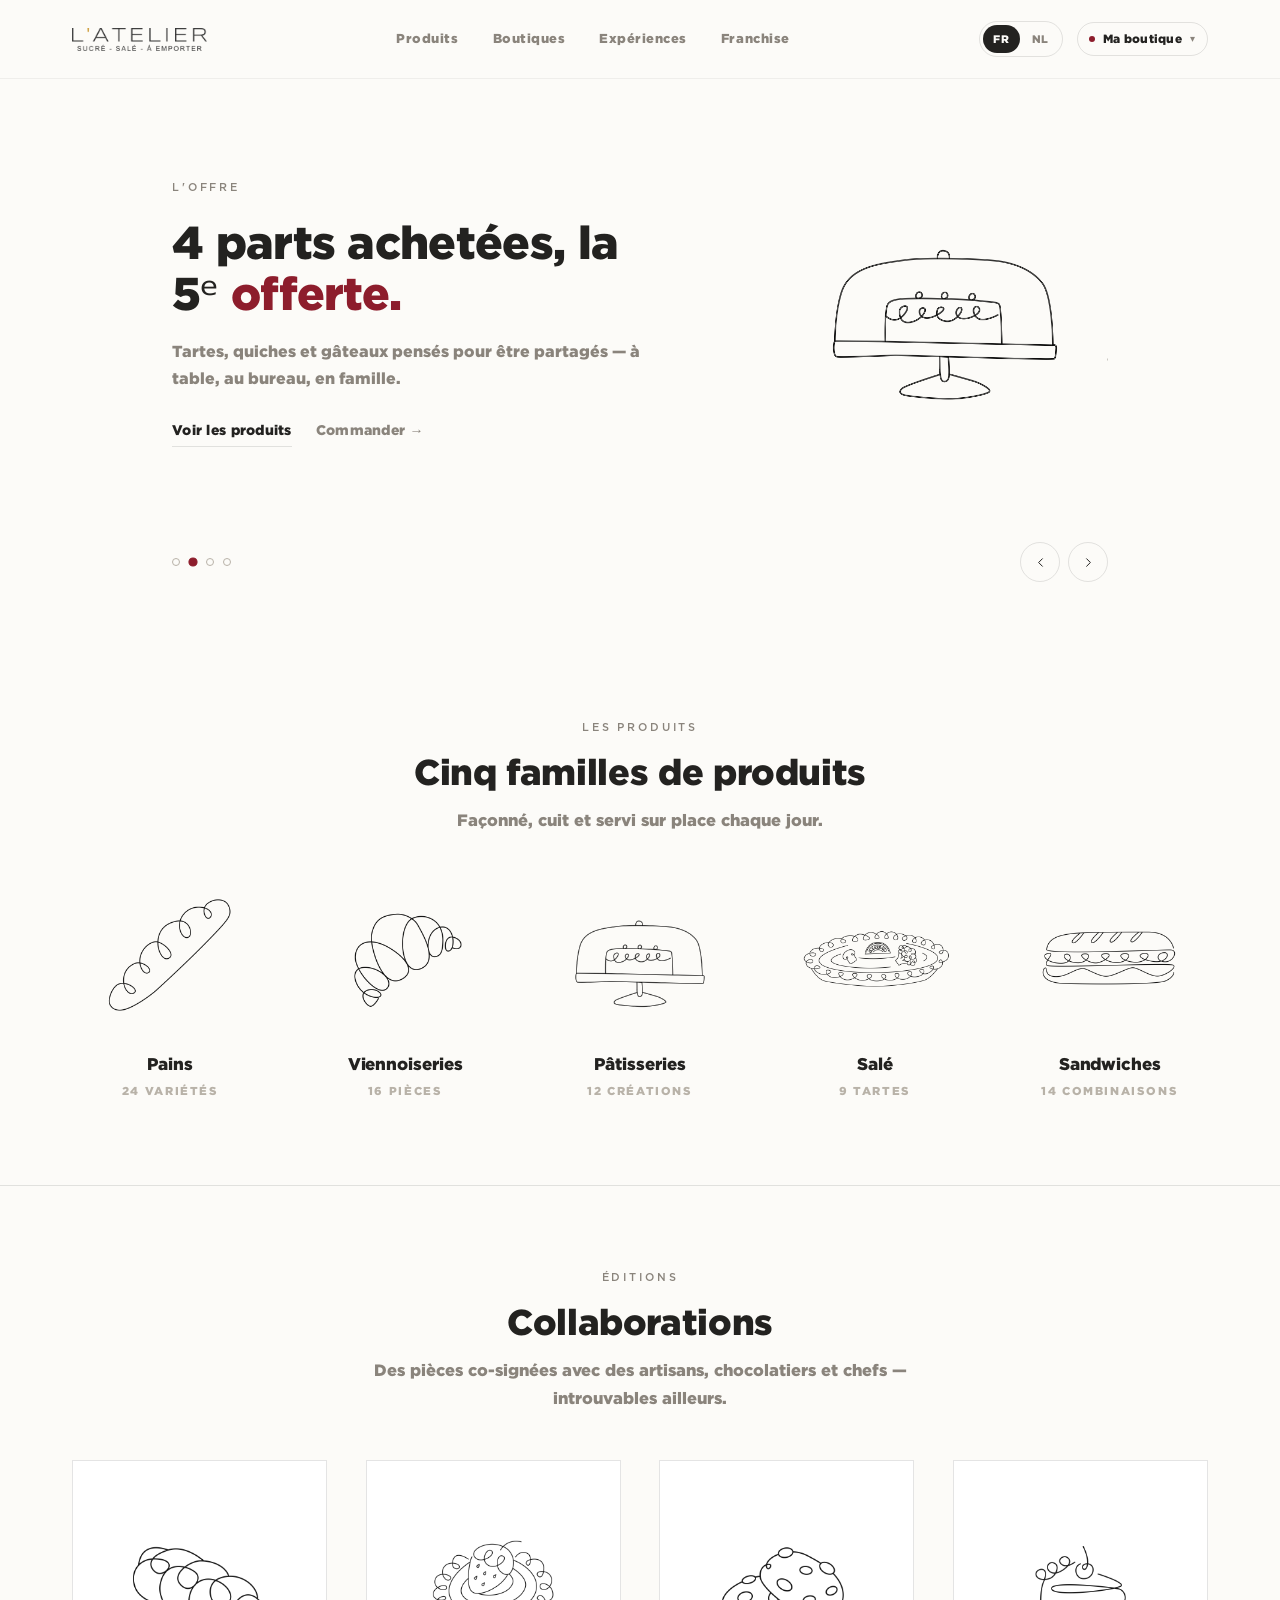
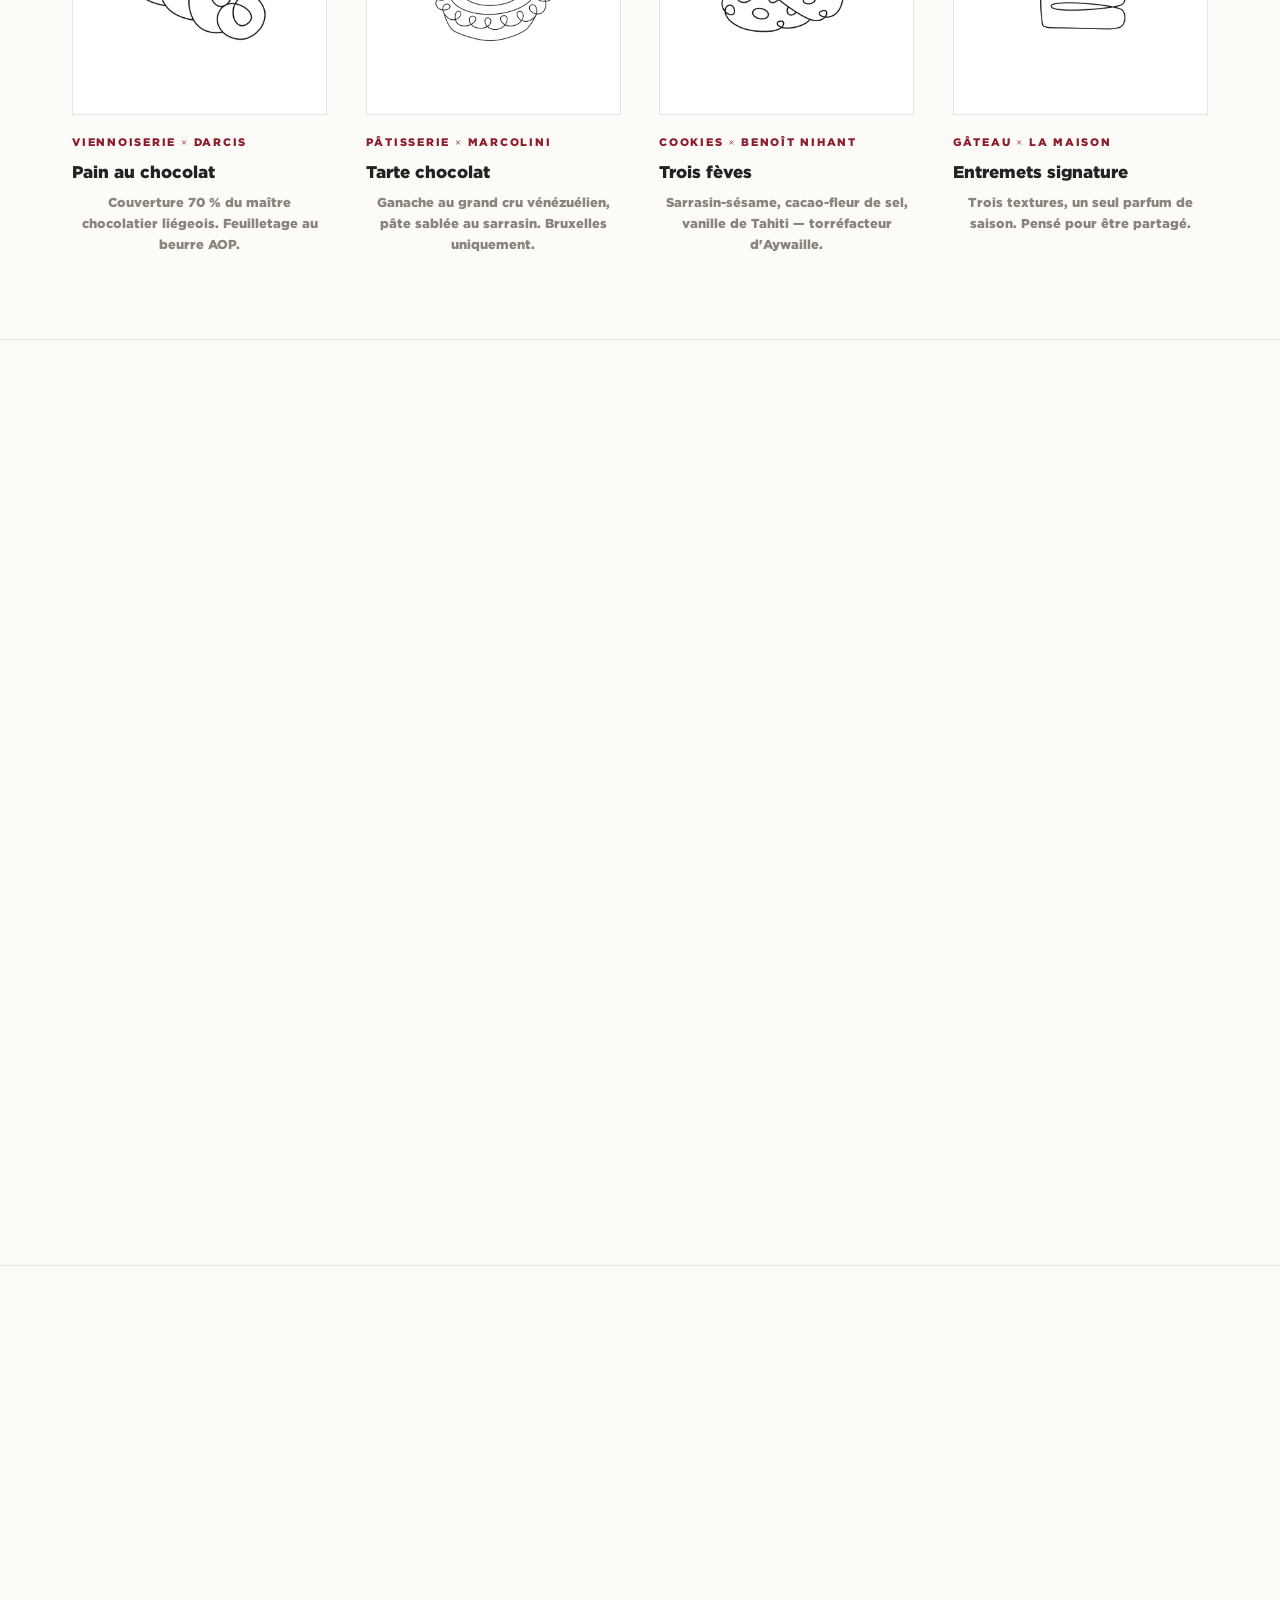
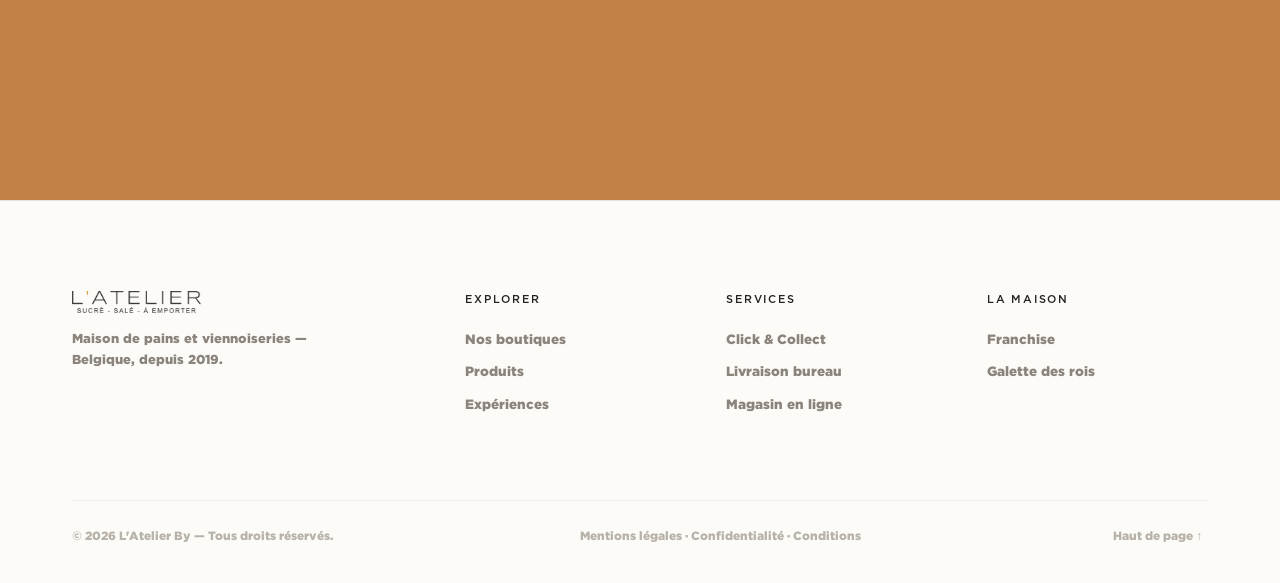
==== commit a264c4cb: "Service tiles: use design-system color tokens Replace invented hex with the webshop design-system to" ====
--- a/index.html
+++ b/index.html
@@ -366,14 +366,14 @@
 .xtile__desc { font-size: 14.5px; line-height: 1.6; color: var(--muted); margin: 0; }
 .xtile__arrow { flex: 0 0 auto; font-size: 22px; line-height: 1; transition: transform .3s var(--ease); }
 .xtile:hover .xtile__arrow { transform: translateX(5px); }
-.xtile--apricot { border-color: color-mix(in srgb, #C28247 45%, var(--hair)); background: color-mix(in srgb, #C28247 6%, var(--paper)); }
-.xtile--apricot .xtile__ic { background: color-mix(in srgb, #C28247 16%, transparent); color: #B06E32; }
-.xtile--apricot .xtile__name, .xtile--apricot .xtile__arrow { color: #9C5E28; }
-.xtile--apricot:hover .xtile__ic { background: #C28247; color: #fff; }
-.xtile--copper { border-color: color-mix(in srgb, #7A4A2B 45%, var(--hair)); background: color-mix(in srgb, #7A4A2B 6%, var(--paper)); }
-.xtile--copper .xtile__ic { background: color-mix(in srgb, #7A4A2B 16%, transparent); color: #7A4A2B; }
-.xtile--copper .xtile__name, .xtile--copper .xtile__arrow { color: #5E3A22; }
-.xtile--copper:hover .xtile__ic { background: #7A4A2B; color: #fff; }
+/* thème apricot — « Livraison au bureau » (tokens design system : delivery mode) */
+.xtile--apricot { border-color: color-mix(in srgb, var(--color-secondary) 65%, var(--hair)); background: color-mix(in srgb, var(--color-secondary) 16%, var(--paper)); }
+.xtile--apricot .xtile__ic { background: var(--color-secondary); color: var(--color-on-abricot); }
+.xtile--apricot .xtile__name, .xtile--apricot .xtile__arrow { color: var(--color-on-abricot); }
+/* thème old copper — « B2B » (tokens design system : badge Collection) */
+.xtile--copper { border-color: color-mix(in srgb, var(--color-collection-border) 65%, var(--hair)); background: color-mix(in srgb, var(--color-collection-fill) 22%, var(--paper)); }
+.xtile--copper .xtile__ic { background: var(--color-collection-fill); color: var(--color-collection-icon); }
+.xtile--copper .xtile__name, .xtile--copper .xtile__arrow { color: var(--color-collection-icon); }
 
 /* ==========================================================================
    FRANCHISE / APP — quiet centered
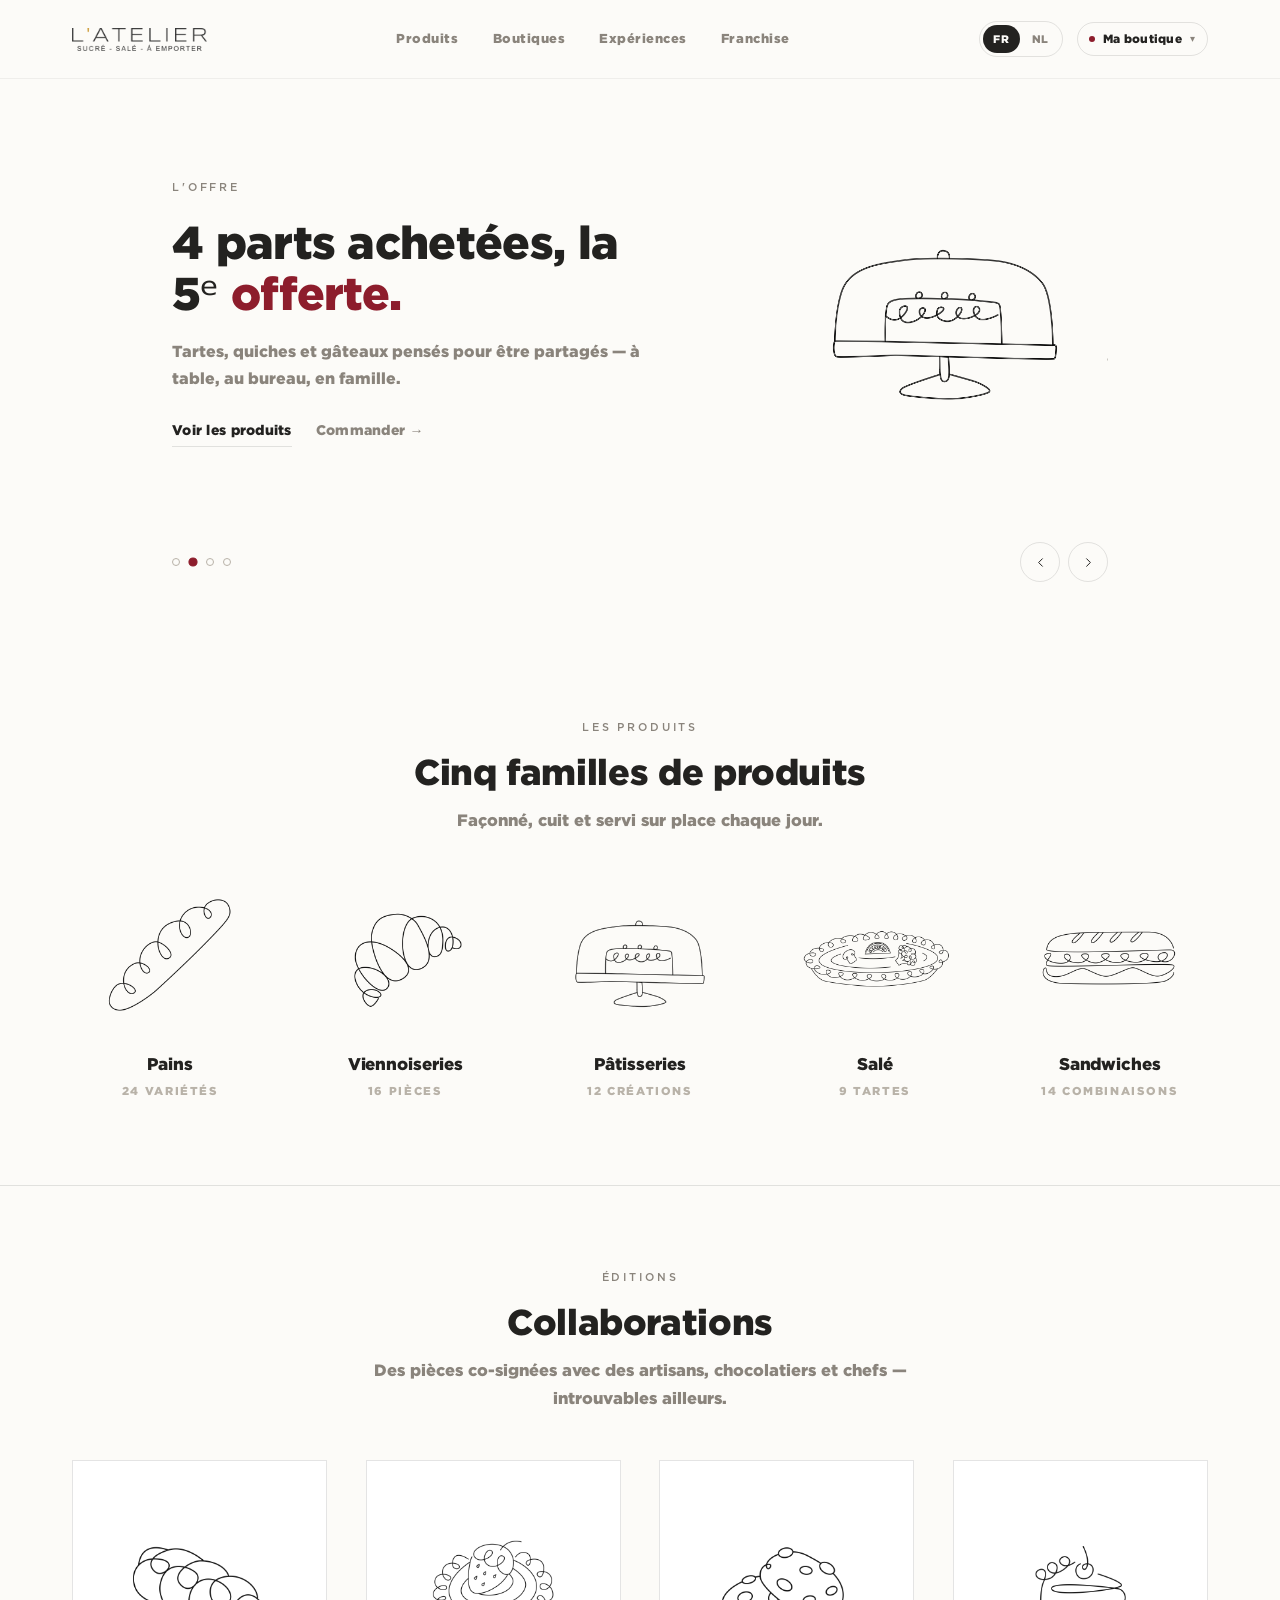
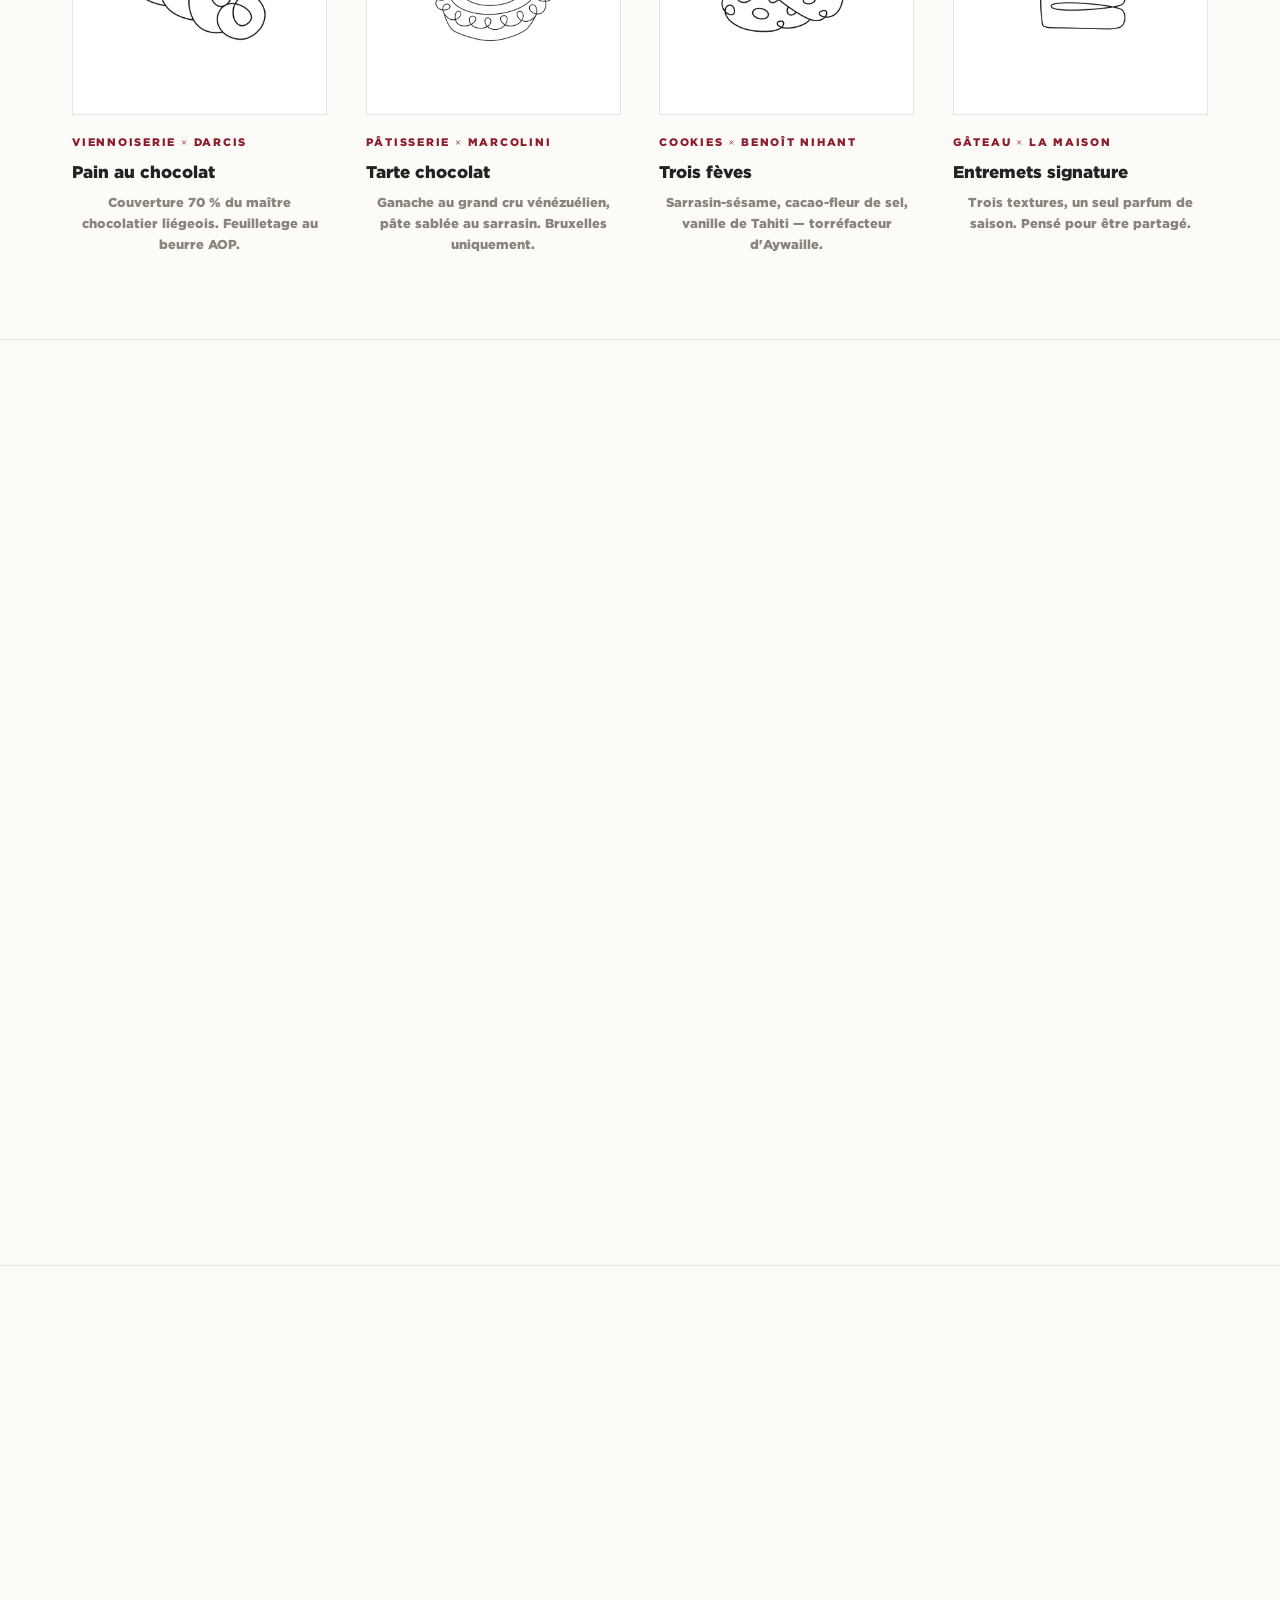
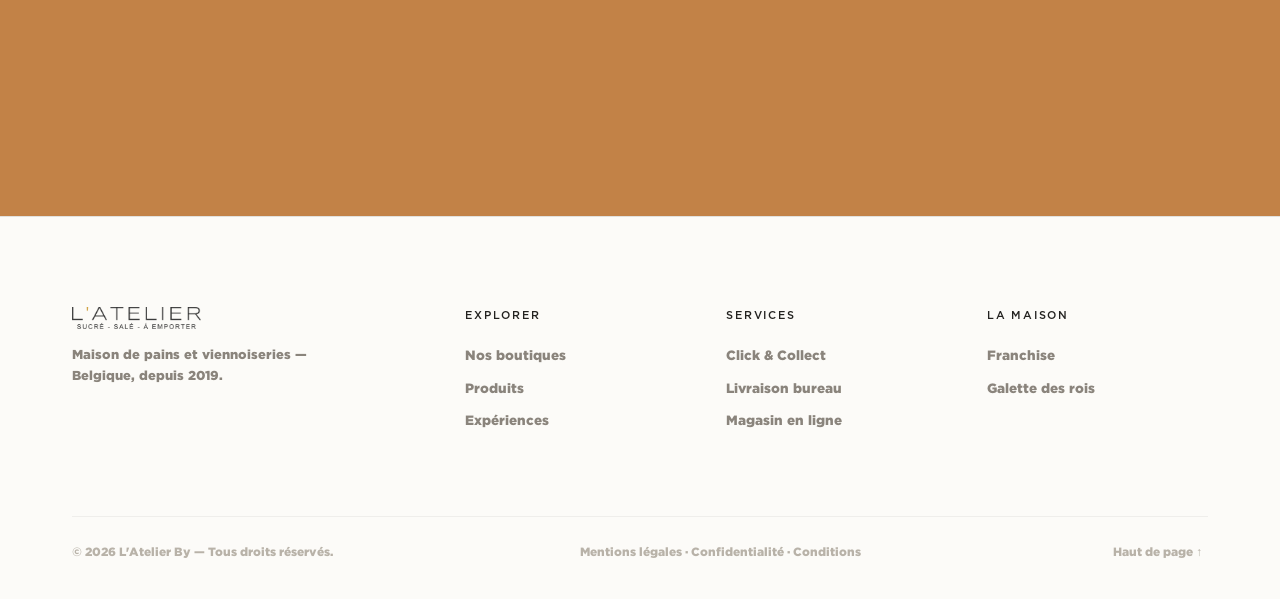
==== commit b0ba2776: "Restore livraison-bureau.html and link the office service tile to it "Livraison au bureau" tile now " ====
--- a/index.html
+++ b/index.html
@@ -361,6 +361,8 @@
 .xtile:hover { transform: translateY(-3px); box-shadow: 0 22px 48px -24px rgba(0,0,0,.3); }
 .xtile__ic { width: 56px; height: 56px; flex: 0 0 auto; border-radius: 50%; display: inline-flex; align-items: center; justify-content: center; transition: background .3s var(--ease), color .3s var(--ease); }
 .xtile__ic svg { width: 26px; height: 26px; stroke: currentColor; stroke-width: 1.5; fill: none; stroke-linecap: round; stroke-linejoin: round; }
+.xtile__ic--img { width: 76px; height: 76px; background: transparent !important; }
+.xtile__ic--img img { width: 100%; height: 100%; object-fit: contain; }
 .xtile__body { flex: 1 1 auto; min-width: 0; }
 .xtile__name { font-family: var(--font-ui); font-weight: 400; font-size: clamp(19px, 2.3vw, 24px); letter-spacing: -0.01em; margin: 0 0 5px; }
 .xtile__desc { font-size: 14.5px; line-height: 1.6; color: var(--muted); margin: 0; }
@@ -753,15 +755,21 @@
       </div>
       <div class="xstack rev">
         <a class="xtile xtile--apricot" href="livraison-bureau.html">
-          <span class="xtile__ic"><svg viewBox="0 0 24 24"><path d="M4 21V8l8-5 8 5v13M9 21v-6h6v6"/></svg></span>
+          <span class="xtile__ic xtile__ic--img">
+            <img src="img/services/delivery.png" alt="Livraison au bureau" onerror="this.style.display='none';this.parentNode.classList.remove('xtile__ic--img');this.parentNode.querySelector('svg').style.display=''">
+            <svg viewBox="0 0 24 24" style="display:none"><path d="M4 21V8l8-5 8 5v13M9 21v-6h6v6"/></svg>
+          </span>
           <span class="xtile__body">
             <h3 class="xtile__name">Livraison au bureau</h3>
             <p class="xtile__desc">Pauses gourmandes et petits-déjeuners livrés directement à votre entreprise.</p>
           </span>
           <span class="xtile__arrow">→</span>
         </a>
-        <a class="xtile xtile--copper" href="b2b.html">
-          <span class="xtile__ic"><svg viewBox="0 0 24 24"><path d="M3 20h18M5 20V9l7-4 7 4v11"/><path d="M10 20v-5h4v5"/></svg></span>
+        <a class="xtile xtile--copper">
+          <span class="xtile__ic xtile__ic--img">
+            <img src="img/services/b2b.png" alt="Comptes B2B" onerror="this.style.display='none';this.parentNode.classList.remove('xtile__ic--img');this.parentNode.querySelector('svg').style.display=''">
+            <svg viewBox="0 0 24 24" style="display:none"><path d="M3 20h18M5 20V9l7-4 7 4v11"/><path d="M10 20v-5h4v5"/></svg>
+          </span>
           <span class="xtile__body">
             <h3 class="xtile__name">Comptes B2B</h3>
             <p class="xtile__desc">Hôtels, restaurants, collectivités. Livraisons avant 7 h, facturation mensuelle.</p>
@@ -1648,11 +1656,20 @@
     services.forEach(function (s) {
       var a = document.createElement('a');
       a.className = 'xtile' + (s.theme ? ' xtile--' + s.theme : '');
-      a.href = s.url || '#';
+      if (s.url) a.href = s.url;   // pas d'url → tuile non cliquable (pas de 404)
+      var nm = nl ? s.name_nl : s.name_fr;
+      // icône : illustration (image_path) avec repli sur l'icône SVG si absente
+      var ic = s.image_path
+        ? '<span class="xtile__ic xtile__ic--img">' +
+            '<img src="' + s.image_path + '" alt="' + nm + '" ' +
+            'onerror="this.style.display=\'none\';this.parentNode.classList.remove(\'xtile__ic--img\');this.parentNode.querySelector(\'svg\').style.display=\'\'">' +
+            '<svg viewBox="0 0 24 24" style="display:none">' + s.icon_svg + '</svg>' +
+          '</span>'
+        : '<span class="xtile__ic"><svg viewBox="0 0 24 24">' + s.icon_svg + '</svg></span>';
       a.innerHTML =
-        '<span class="xtile__ic"><svg viewBox="0 0 24 24">' + s.icon_svg + '</svg></span>' +
+        ic +
         '<span class="xtile__body">' +
-          '<h3 class="xtile__name">' + (nl ? s.name_nl : s.name_fr) + '</h3>' +
+          '<h3 class="xtile__name">' + nm + '</h3>' +
           '<p class="xtile__desc">' + (nl ? s.desc_nl : s.desc_fr) + '</p>' +
         '</span>' +
         '<span class="xtile__arrow">→</span>';
